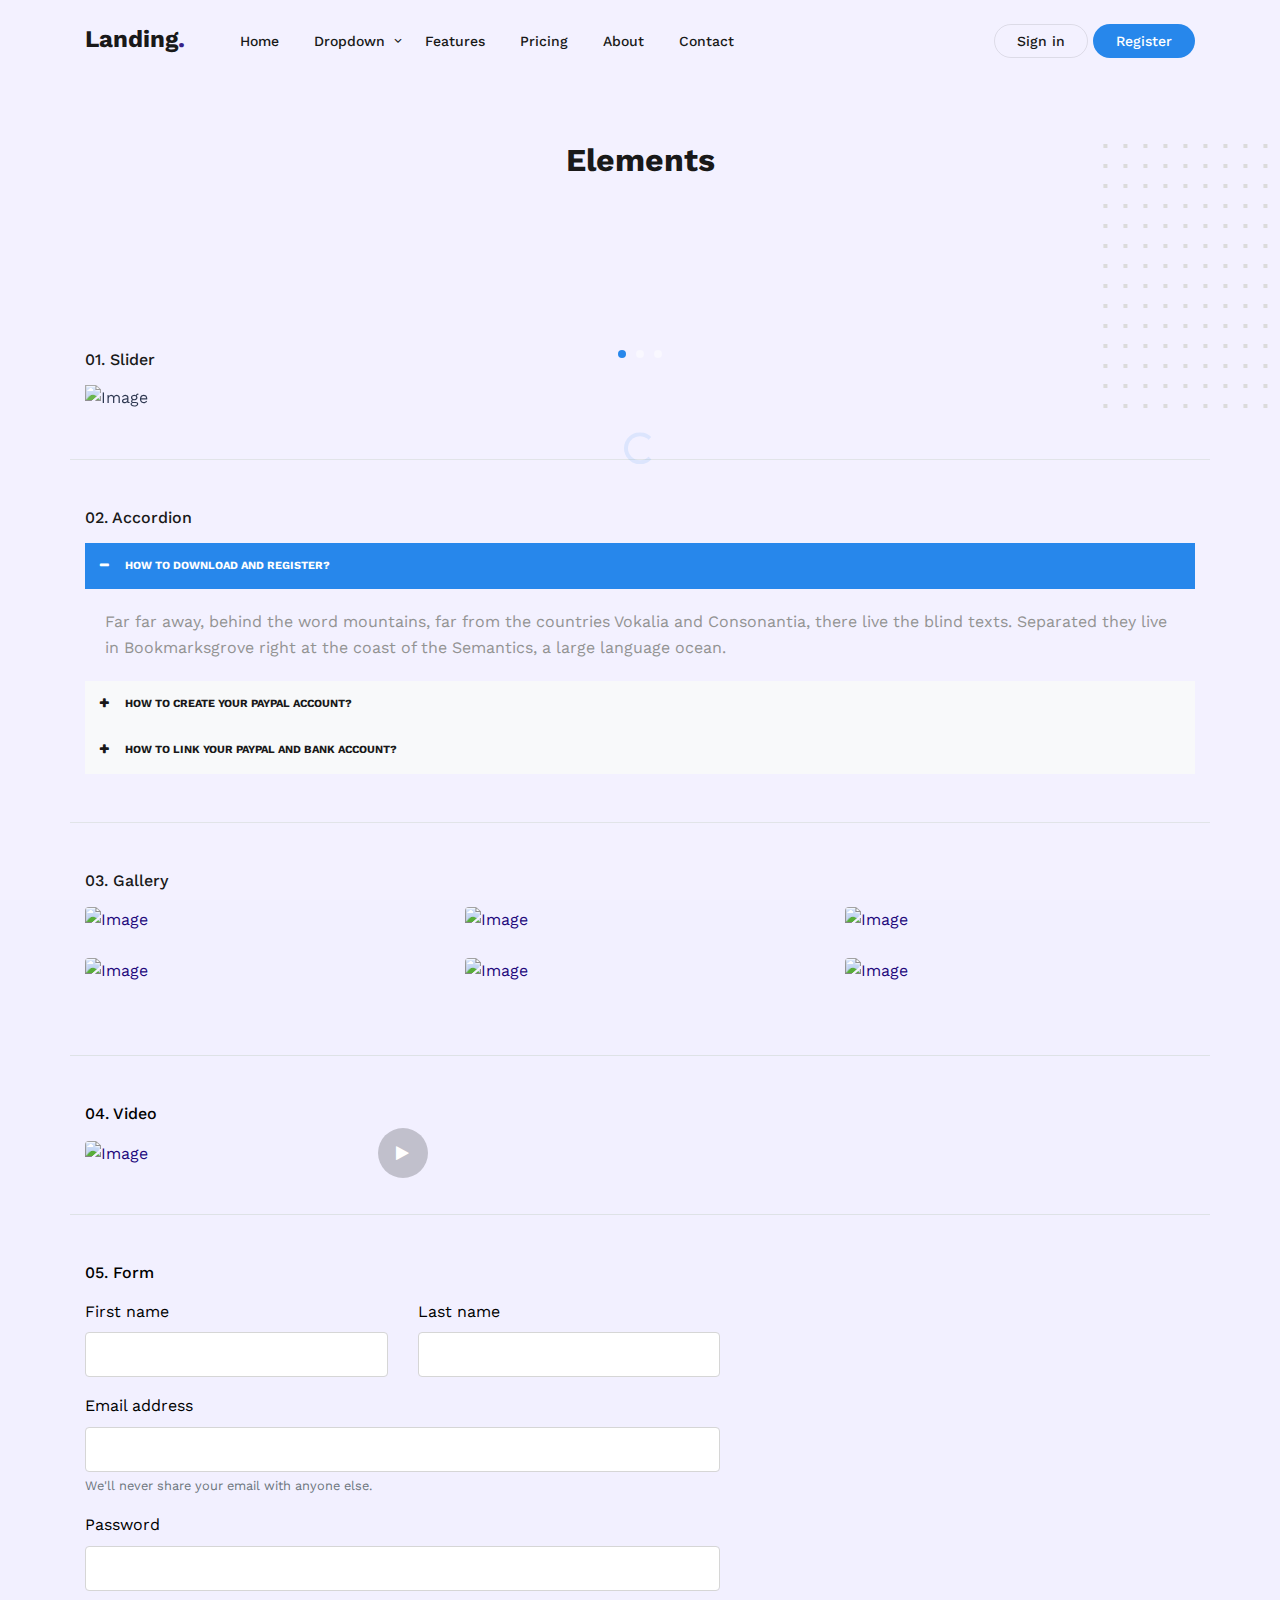
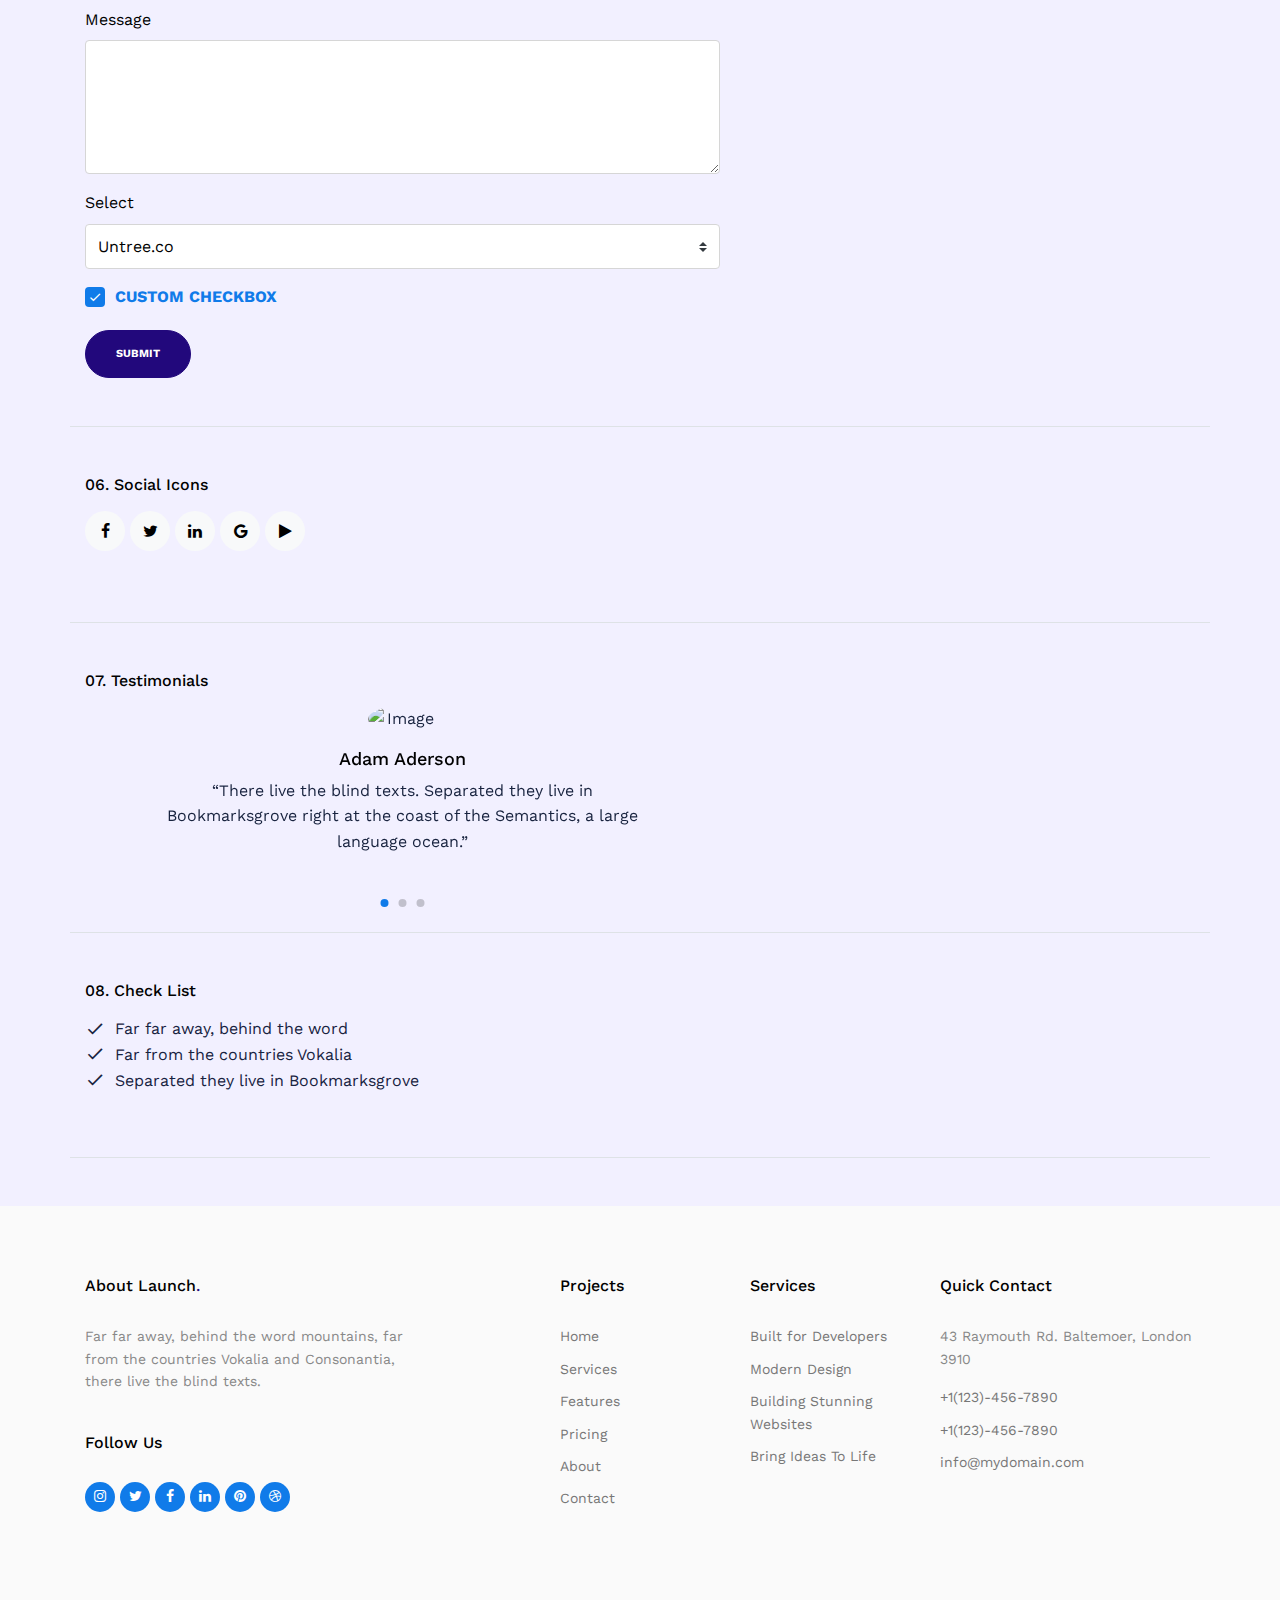
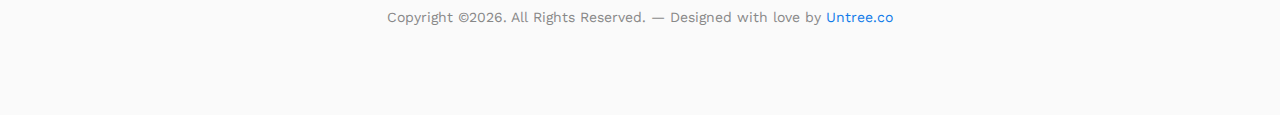
==== elements.html @ 2825bc5b "initial commit" ====
<!-- /*
* Template Name: Landing
* Template Author: Untree.co
* Author URI: https://untree.co/
* License: https://creativecommons.org/licenses/by/3.0/
*/ -->
<!doctype html>
<html lang="en">

<head>
  <meta charset="utf-8">
  <meta name="viewport" content="width=device-width, initial-scale=1, shrink-to-fit=no">
  <meta name="author" content="Untree.co">
  <link rel="shortcut icon" href="favicon.png">

  <meta name="description" content="" />
  <meta name="keywords" content="" />

  <link rel="preconnect" href="https://fonts.googleapis.com">
  <link rel="preconnect" href="https://fonts.gstatic.com" crossorigin>
  <link href="https://fonts.googleapis.com/css2?family=Work+Sans:wght@400;500;600;700&display=swap" rel="stylesheet">

  <link rel="stylesheet" href="css/bootstrap.min.css">
  <link rel="stylesheet" href="css/owl.carousel.min.css">
  <link rel="stylesheet" href="css/owl.theme.default.min.css">
  <link rel="stylesheet" href="css/jquery.fancybox.min.css">
  <link rel="stylesheet" href="fonts/icomoon/style.css">
  <link rel="stylesheet" href="fonts/flaticon/font/flaticon.css">
  <link rel="stylesheet" href="css/aos.css">
  <link rel="stylesheet" href="css/style.css">

  <title>Landing Free HTML Template by Untree.co</title>
</head>

<body data-spy="scroll" data-target=".site-navbar-target" data-offset="100">


  <div class="site-mobile-menu site-navbar-target">
    <div class="site-mobile-menu-header">
      <div class="site-mobile-menu-close">
        <span class="icofont-close js-menu-toggle"></span>
      </div>
    </div>
    <div class="site-mobile-menu-body"></div>
  </div>


  
  <nav class="site-nav dark js-site-navbar mb-5 site-navbar-target">
    <div class="container">
      <div class="site-navigation">
        <a href="index.html" class="logo m-0 float-left">Landing<span class="text-primary">.</span></a>

        <ul class="js-clone-nav d-none d-lg-inline-block site-menu float-left">
          <li class="active"><a href="#home-section" class="nav-link">Home</a></li>
          <li class="has-children">
            <a href="#" class="nav-link">Dropdown</a>
            <ul class="dropdown">
              <li><a href="index.html#testimonials-section" class="nav-link">Testimonials</a></li>
              <li class="active"><a href="elements.html" class="nav-link">Elements</a></li>
              <li class="has-children">
                <a href="#">Menu Two</a>
                <ul class="dropdown">
                  <li><a href="#" class="nav-link">Sub Menu One</a></li>
                  <li><a href="#" class="nav-link">Sub Menu Two</a></li>
                  <li><a href="#" class="nav-link">Sub Menu Three</a></li>
                </ul>
              </li>
              <li><a href="#" class="nav-link">Menu Three</a></li>
            </ul>
          </li>
          <li><a href="#features-section" class="nav-link">Features</a></li>
          <li><a href="#pricing-section" class="nav-link">Pricing</a></li>
          <li><a href="#about-section" class="nav-link">About</a></li>
          <li><a href="#contact-section" class="nav-link">Contact</a></li>
        </ul>

        <ul class="js-clone-nav d-none mt-1 d-lg-inline-block site-menu float-right">
          <li class="cta-button-outline"><a href="signin.html">Sign in</a></li>
          <li class="cta-primary"><a href="register.html">Register</a></li>
        </ul>



        <a href="#" class="burger ml-auto float-right site-menu-toggle js-menu-toggle d-inline-block dark d-lg-none" data-toggle="collapse" data-target="#main-navbar">
          <span></span>
        </a>

      </div>
    </div>
  </nav>
  

  <div class="untree_co-hero py-5 mb-0" id="home-section">
    <div class="container">
      <div class="row">
        <div class="col-12">
          <div class="dots"></div>
          <div class="row justify-content-center">
            <div class="col-md-7 text-center">
              <h1 class="heading" data-aos="fade-up" data-aos-delay="0">Elements</h1>
            </div>
          </div>
        </div>
      </div> <!-- /.row -->
    </div> <!-- /.container -->
    <!-- <div class="illustration">
      
    </div> -->
  </div> <!-- /.untree_co-hero -->

  <div class="container pb-5 mb-5 border-bottom">
    <div class="row">
      <div class="col-lg-12">
        <h1 class="h6 mb-3 text-black">01. Slider</h1>
      </div>
      <div class="col-lg-12">
        <div class="owl-single dots-absolute owl-carousel">
          <img src="images/img_h_1.jpg" alt="Image" class="img-fluid">
          <img src="images/img_h_2.jpg" alt="Image" class="img-fluid">
          <img src="images/img_h_3.jpg" alt="Image" class="img-fluid">
        </div>
      </div>
    </div>
  </div>


  <div class="container pb-5 mb-5 border-bottom">
    <div class="row">
      <div class="col-lg-12">
        <h1 class="h6 mb-3 text-black">02. Accordion</h1>
      </div>
      <div class="col-lg-12">
        <div class="custom-accordion" id="accordion_1">
          <div class="accordion-item">
            <h2 class="mb-0">
              <button class="btn btn-link" type="button" data-toggle="collapse" data-target="#collapseOne" aria-expanded="true" aria-controls="collapseOne">How to download and register?</button>
            </h2>

            <div id="collapseOne" class="collapse show" aria-labelledby="headingOne" data-parent="#accordion_1">
              <div class="accordion-body">
                Far far away, behind the word mountains, far from the countries Vokalia and Consonantia, there live the blind texts. Separated they live in Bookmarksgrove right at the coast of the Semantics, a large language ocean.
              </div>
            </div>
          </div> <!-- .accordion-item -->

          <div class="accordion-item">
            <h2 class="mb-0">
              <button class="btn btn-link collapsed" type="button" data-toggle="collapse" data-target="#collapseTwo" aria-expanded="false" aria-controls="collapseTwo">How to create your paypal account?</button>
            </h2>
            <div id="collapseTwo" class="collapse" aria-labelledby="headingTwo" data-parent="#accordion_1">
              <div class="accordion-body">
                A small river named Duden flows by their place and supplies it with the necessary regelialia. It is a paradisematic country, in which roasted parts of sentences fly into your mouth.
              </div>
            </div>
          </div> <!-- .accordion-item -->
          <div class="accordion-item">
            <h2 class="mb-0">
              <button class="btn btn-link collapsed" type="button" data-toggle="collapse" data-target="#collapseThree" aria-expanded="false" aria-controls="collapseThree">How to link your paypal and bank account?</button>
            </h2>

            <div id="collapseThree" class="collapse" aria-labelledby="headingThree" data-parent="#accordion_1">
              <div class="accordion-body">
                When she reached the first hills of the Italic Mountains, she had a last view back on the skyline of her hometown Bookmarksgrove, the headline of Alphabet Village and the subline of her own road, the Line Lane. Pityful a rethoric question ran over her cheek, then she continued her way.
              </div>
            </div>

          </div> <!-- .accordion-item -->

        </div>
      </div>
    </div>
  </div>

  <div class="container pb-5 mb-5 border-bottom">
    <div class="row">
      <div class="col-lg-12">
        <h1 class="h6 mb-3 text-black">03. Gallery</h1>
      </div>
      <div class="col-lg-12">
        <div class="row gutter-1 gallery">
          <div class="col-4">
            <a href="images/img_h_1.jpg" class="gal-item mb-4" data-fancybox="gal"><img src="images/img_h_1.jpg" alt="Image" class="img-fluid"></a>
          </div>
          <div class="col-4">
            <a href="images/img_h_2.jpg" class="gal-item mb-4" data-fancybox="gal"><img src="images/img_h_2.jpg" alt="Image" class="img-fluid"></a>
          </div>
          <div class="col-4">
            <a href="images/img_h_3.jpg" class="gal-item mb-4" data-fancybox="gal"><img src="images/img_h_3.jpg" alt="Image" class="img-fluid"></a>
          </div>
          <div class="col-4">
            <a href="images/img_h_4.jpg" class="gal-item mb-4" data-fancybox="gal"><img src="images/img_h_4.jpg" alt="Image" class="img-fluid"></a>
          </div>
          <div class="col-4">
            <a href="images/img_h_5.jpg" class="gal-item mb-4" data-fancybox="gal"><img src="images/img_h_5.jpg" alt="Image" class="img-fluid"></a>
          </div>
          <div class="col-4">
            <a href="images/img_h_6.jpg" class="gal-item mb-4" data-fancybox="gal"><img src="images/img_h_6.jpg" alt="Image" class="img-fluid"></a>
          </div>
        </div>
      </div>
    </div>
  </div>

  <div class="container pb-5 mb-5 border-bottom">
    <div class="row">
      <div class="col-lg-12">
        <h1 class="h6 mb-3 text-black">04. Video</h1>
      </div>
      <div class="col-lg-7">
        <a href="https://vimeo.com/342333493" data-fancybox class="video-wrap">
          <span class="play-wrap"><span class="icon-play"></span></span>
          <img src="images/img_h_5.jpg" alt="Image" class="img-fluid rounded">
        </a>
      </div>
    </div>
  </div>

  <div class="container pb-5 mb-5 border-bottom">
    <div class="row">
      <div class="col-lg-12">
        <h1 class="h6 mb-3 text-black">05. Form</h1>
      </div>
      <div class="col-lg-7">
        <form>
          <div class="row">
            <div class="col-md-6">
              <div class="form-group">
                <label class="text-black" for="fname">First name</label>
                <input type="text" class="form-control" id="fname">
              </div>
            </div>
            <div class="col-md-6">
              <div class="form-group">
                <label class="text-black" for="lname">Last name</label>
                <input type="text" class="form-control" id="lname">
              </div>
            </div>
          </div>
          <div class="form-group">
            <label class="text-black" for="email">Email address</label>
            <input type="email" class="form-control" id="email" aria-describedby="emailHelp">
            <small id="emailHelp" class="form-text text-muted">We'll never share your email with anyone else.</small>
          </div>
          <div class="form-group">
            <label class="text-black" for="password">Password</label>
            <input type="password" class="form-control" id="password">
          </div>
          <div class="form-group">
            <label class="text-black" for="message">Message</label>
            <textarea name="" class="form-control" id="message" cols="30" rows="5"></textarea>
          </div>
          <div class="form-group">
            <label class="text-black" for="select">Select</label>

            <select name="" id="select" class="custom-select">
              <option value="">Untree.co</option>
              <option value="">Offers high quality free template</option>
            </select>

          </div>
          <div class="form-group">
            <label class="control control--checkbox">
              <span class="caption">Custom checkbox</span>
              <input type="checkbox" checked="checked"/>
              <div class="control__indicator"></div>
            </label>
          </div>
          <button type="submit" class="btn btn-primary">Submit</button>
        </form>
      </div>
    </div>
  </div>

  <div class="container pb-5 mb-5 border-bottom">
    <div class="row">
      <div class="col-lg-12">
        <h1 class="h6 mb-3 text-black">06. Social Icons</h1>
      </div>
      <div class="col-lg-7">
        <ul class="list-unstyled social-icons light">
          <li><a href="#"><span class="icon-facebook"></span></a></li>
          <li><a href="#"><span class="icon-twitter"></span></a></li>
          <li><a href="#"><span class="icon-linkedin"></span></a></li>
          <li><a href="#"><span class="icon-google"></span></a></li>
          <li><a href="#"><span class="icon-play"></span></a></li>
        </ul>
      </div>
    </div>
  </div>

  <div class="container pb-5 mb-5 border-bottom">
    <div class="row">
      <div class="col-lg-12">
        <h1 class="h6 mb-3 text-black">07. Testimonials</h1>
      </div>
      <div class="col-lg-7">
        <div class="owl-single owl-carousel">
          <div class="testimonial mx-auto">
            <figure class="img-wrap">
              <img src="images/person_2.jpg" alt="Image" class="img-fluid">
            </figure>
            <h3 class="name">Adam Aderson</h3>
            <blockquote>
              <p>&ldquo;There live the blind texts. Separated they live in Bookmarksgrove right at the coast of the Semantics, a large language ocean.&rdquo;</p>
            </blockquote>
          </div>

          <div class="testimonial mx-auto">
            <figure class="img-wrap">
              <img src="images/person_3.jpg" alt="Image" class="img-fluid">
            </figure>
            <h3 class="name">Lukas Devlin</h3>
            <blockquote>
              <p>&ldquo;There live the blind texts. Separated they live in Bookmarksgrove right at the coast of the Semantics, a large language ocean.&rdquo;</p>
            </blockquote>
          </div>

          <div class="testimonial mx-auto">
            <figure class="img-wrap">
              <img src="images/person_4.jpg" alt="Image" class="img-fluid">
            </figure>
            <h3 class="name">Kayla Bryant</h3>
            <blockquote>
              <p>&ldquo;There live the blind texts. Separated they live in Bookmarksgrove right at the coast of the Semantics, a large language ocean.&rdquo;</p>
            </blockquote>
          </div>

        </div>
      </div>
    </div>
  </div>

  <div class="container pb-5 mb-5 border-bottom">
    <div class="row">
      <div class="col-lg-12">
        <h1 class="h6 mb-3 text-black">08. Check List</h1>
      </div>
      <div class="col-lg-7">
        <ul class="list-unstyled list-check primary">
          <li>Far far away, behind the word</li>
          <li>Far from the countries Vokalia</li>
          <li>Separated they live in Bookmarksgrove</li>
        </ul>
      </div>
    </div>
  </div>
  

  <div class="site-footer">

    <div class="footer-dots"></div> <!-- /.footer-dots -->
    <div class="container">

      <div class="row">
        <div class="col-lg-4">
          <div class="widget">
            <h3>About Launch<span class="text-primary">.</span> </h3>
            <p>Far far away, behind the word mountains, far from the countries Vokalia and Consonantia, there live the blind texts.</p>
          </div> <!-- /.widget -->
          <div class="widget">
            <h3>Follow Us</h3>
            <ul class="list-unstyled social">
              <li><a href="#"><span class="icon-instagram"></span></a></li>
              <li><a href="#"><span class="icon-twitter"></span></a></li>
              <li><a href="#"><span class="icon-facebook"></span></a></li>
              <li><a href="#"><span class="icon-linkedin"></span></a></li>
              <li><a href="#"><span class="icon-pinterest"></span></a></li>
              <li><a href="#"><span class="icon-dribbble"></span></a></li>
            </ul>
          </div> <!-- /.widget -->
        </div> <!-- /.col-lg-3 -->

        <div class="col-lg-2 ml-auto">
          <div class="widget">
            <h3>Projects</h3>
            <ul class="list-unstyled float-left links">
              <li><a href="#">Home</a></li>
              <li><a href="#">Services</a></li>
              <li><a href="#">Features</a></li>
              <li><a href="#">Pricing</a></li>
              <li><a href="#">About</a></li>
              <li><a href="#">Contact</a></li>
            </ul>
          </div> <!-- /.widget -->
        </div> <!-- /.col-lg-3 -->

        <div class="col-lg-2">
          <div class="widget">
            <h3>Services</h3>
            <ul class="list-unstyled float-left links">
              <li><a href="#">Built for Developers</a></li>
              <li><a href="#">Modern Design</a></li>
              <li><a href="#">Building Stunning Websites</a></li>
              <li><a href="#">Bring Ideas To Life</a></li>
            </ul>
          </div> <!-- /.widget -->
        </div> <!-- /.col-lg-3 -->


        <div class="col-lg-3">
          <div class="widget">
            <h3>Quick Contact</h3>
            <address>43 Raymouth Rd. Baltemoer, London 3910</address>
            <ul class="list-unstyled links mb-4">
              <li><a href="tel://11234567890">+1(123)-456-7890</a></li>
              <li><a href="tel://11234567890">+1(123)-456-7890</a></li>
              <li><a href="mailto:info@mydomain.com">info@mydomain.com</a></li>
            </ul>
          </div> <!-- /.widget -->
        </div> <!-- /.col-lg-3 -->

      </div> <!-- /.row -->

      <div class="row mt-5">
        <div class="col-12 text-center">
          <p class="copyright">Copyright &copy;<script>document.write(new Date().getFullYear());</script>. All Rights Reserved. &mdash; Designed with love by <a href="https://untree.co">Untree.co</a> <!-- License information: https://untree.co/license/ -->
          </p>
        </div>
      </div>
    </div> <!-- /.container -->
  </div> <!-- /.site-footer -->

  <div id="overlayer"></div>
  <div class="loader">
    <div class="spinner-border" role="status">
      <span class="sr-only">Loading...</span>
    </div>
  </div>

  <script src="js/jquery-3.4.1.min.js"></script>
  <script src="js/jquery-migrate-3.0.1.min.js"></script>
  <script src="js/popper.min.js"></script>
  <script src="js/bootstrap.min.js"></script>
  <script src="js/owl.carousel.min.js"></script>
  <script src="js/jquery.easing.1.3.js"></script>
  <script src="js/jquery.animateNumber.min.js"></script>
  <script src="js/jquery.waypoints.min.js"></script>
  <script src="js/jquery.fancybox.min.js"></script>
  <script src="js/aos.js"></script>
  
  <script src="js/custom.js"></script>
  
</body>

</html>
---- fonts/icomoon/style.css ----
@font-face {
  font-family: 'icomoon';
  src:  url('fonts/icomoon.eot?10si43');
  src:  url('fonts/icomoon.eot?10si43#iefix') format('embedded-opentype'),
    url('fonts/icomoon.ttf?10si43') format('truetype'),
    url('fonts/icomoon.woff?10si43') format('woff'),
    url('fonts/icomoon.svg?10si43#icomoon') format('svg');
  font-weight: normal;
  font-style: normal;
}

[class^="icon-"], [class*=" icon-"] {
  /* use !important to prevent issues with browser extensions that change fonts */
  font-family: 'icomoon' !important;
  speak: none;
  font-style: normal;
  font-weight: normal;
  font-variant: normal;
  text-transform: none;
  line-height: 1;

  /* Better Font Rendering =========== */
  -webkit-font-smoothing: antialiased;
  -moz-osx-font-smoothing: grayscale;
}

.icon-asterisk:before {
  content: "\f069";
}
.icon-plus:before {
  content: "\f067";
}
.icon-question:before {
  content: "\f128";
}
.icon-minus:before {
  content: "\f068";
}
.icon-glass:before {
  content: "\f000";
}
.icon-music:before {
  content: "\f001";
}
.icon-search:before {
  content: "\f002";
}
.icon-envelope-o:before {
  content: "\f003";
}
.icon-heart:before {
  content: "\f004";
}
.icon-star:before {
  content: "\f005";
}
.icon-star-o:before {
  content: "\f006";
}
.icon-user:before {
  content: "\f007";
}
.icon-film:before {
  content: "\f008";
}
.icon-th-large:before {
  content: "\f009";
}
.icon-th:before {
  content: "\f00a";
}
.icon-th-list:before {
  content: "\f00b";
}
.icon-check:before {
  content: "\f00c";
}
.icon-close:before {
  content: "\f00d";
}
.icon-remove:before {
  content: "\f00d";
}
.icon-times:before {
  content: "\f00d";
}
.icon-search-plus:before {
  content: "\f00e";
}
.icon-search-minus:before {
  content: "\f010";
}
.icon-power-off:before {
  content: "\f011";
}
.icon-signal:before {
  content: "\f012";
}
.icon-cog:before {
  content: "\f013";
}
.icon-gear:before {
  content: "\f013";
}
.icon-trash-o:before {
  content: "\f014";
}
.icon-home:before {
  content: "\f015";
}
.icon-file-o:before {
  content: "\f016";
}
.icon-clock-o:before {
  content: "\f017";
}
.icon-road:before {
  content: "\f018";
}
.icon-download:before {
  content: "\f019";
}
.icon-arrow-circle-o-down:before {
  content: "\f01a";
}
.icon-arrow-circle-o-up:before {
  content: "\f01b";
}
.icon-inbox:before {
  content: "\f01c";
}
.icon-play-circle-o:before {
  content: "\f01d";
}
.icon-repeat:before {
  content: "\f01e";
}
.icon-rotate-right:before {
  content: "\f01e";
}
.icon-refresh:before {
  content: "\f021";
}
.icon-list-alt:before {
  content: "\f022";
}
.icon-lock:before {
  content: "\f023";
}
.icon-flag:before {
  content: "\f024";
}
.icon-headphones:before {
  content: "\f025";
}
.icon-volume-off:before {
  content: "\f026";
}
.icon-volume-down:before {
  content: "\f027";
}
.icon-volume-up:before {
  content: "\f028";
}
.icon-qrcode:before {
  content: "\f029";
}
.icon-barcode:before {
  content: "\f02a";
}
.icon-tag:before {
  content: "\f02b";
}
.icon-tags:before {
  content: "\f02c";
}
.icon-book:before {
  content: "\f02d";
}
.icon-bookmark:before {
  content: "\f02e";
}
.icon-print:before {
  content: "\f02f";
}
.icon-camera:before {
  content: "\f030";
}
.icon-font:before {
  content: "\f031";
}
.icon-bold:before {
  content: "\f032";
}
.icon-italic:before {
  content: "\f033";
}
.icon-text-height:before {
  content: "\f034";
}
.icon-text-width:before {
  content: "\f035";
}
.icon-align-left:before {
  content: "\f036";
}
.icon-align-center:before {
  content: "\f037";
}
.icon-align-right:before {
  content: "\f038";
}
.icon-align-justify:before {
  content: "\f039";
}
.icon-list:before {
  content: "\f03a";
}
.icon-dedent:before {
  content: "\f03b";
}
.icon-outdent:before {
  content: "\f03b";
}
.icon-indent:before {
  content: "\f03c";
}
.icon-video-camera:before {
  content: "\f03d";
}
.icon-image:before {
  content: "\f03e";
}
.icon-photo:before {
  content: "\f03e";
}
.icon-picture-o:before {
  content: "\f03e";
}
.icon-pencil:before {
  content: "\f040";
}
.icon-map-marker:before {
  content: "\f041";
}
.icon-adjust:before {
  content: "\f042";
}
.icon-tint:before {
  content: "\f043";
}
.icon-edit:before {
  content: "\f044";
}
.icon-pencil-square-o:before {
  content: "\f044";
}
.icon-share-square-o:before {
  content: "\f045";
}
.icon-check-square-o:before {
  content: "\f046";
}
.icon-arrows:before {
  content: "\f047";
}
.icon-step-backward:before {
  content: "\f048";
}
.icon-fast-backward:before {
  content: "\f049";
}
.icon-backward:before {
  content: "\f04a";
}
.icon-play:before {
  content: "\f04b";
}
.icon-pause:before {
  content: "\f04c";
}
.icon-stop:before {
  content: "\f04d";
}
.icon-forward:before {
  content: "\f04e";
}
.icon-fast-forward:before {
  content: "\f050";
}
.icon-step-forward:before {
  content: "\f051";
}
.icon-eject:before {
  content: "\f052";
}
.icon-chevron-left:before {
  content: "\f053";
}
.icon-chevron-right:before {
  content: "\f054";
}
.icon-plus-circle:before {
  content: "\f055";
}
.icon-minus-circle:before {
  content: "\f056";
}
.icon-times-circle:before {
  content: "\f057";
}
.icon-check-circle:before {
  content: "\f058";
}
.icon-question-circle:before {
  content: "\f059";
}
.icon-info-circle:before {
  content: "\f05a";
}
.icon-crosshairs:before {
  content: "\f05b";
}
.icon-times-circle-o:before {
  content: "\f05c";
}
.icon-check-circle-o:before {
  content: "\f05d";
}
.icon-ban:before {
  content: "\f05e";
}
.icon-arrow-left:before {
  content: "\f060";
}
.icon-arrow-right:before {
  content: "\f061";
}
.icon-arrow-up:before {
  content: "\f062";
}
.icon-arrow-down:before {
  content: "\f063";
}
.icon-mail-forward:before {
  content: "\f064";
}
.icon-share:before {
  content: "\f064";
}
.icon-expand:before {
  content: "\f065";
}
.icon-compress:before {
  content: "\f066";
}
.icon-exclamation-circle:before {
  content: "\f06a";
}
.icon-gift:before {
  content: "\f06b";
}
.icon-leaf:before {
  content: "\f06c";
}
.icon-fire:before {
  content: "\f06d";
}
.icon-eye:before {
  content: "\f06e";
}
.icon-eye-slash:before {
  content: "\f070";
}
.icon-exclamation-triangle:before {
  content: "\f071";
}
.icon-warning:before {
  content: "\f071";
}
.icon-plane:before {
  content: "\f072";
}
.icon-calendar:before {
  content: "\f073";
}
.icon-random:before {
  content: "\f074";
}
.icon-comment:before {
  content: "\f075";
}
.icon-magnet:before {
  content: "\f076";
}
.icon-chevron-up:before {
  content: "\f077";
}
.icon-chevron-down:before {
  content: "\f078";
}
.icon-retweet:before {
  content: "\f079";
}
.icon-shopping-cart:before {
  content: "\f07a";
}
.icon-folder:before {
  content: "\f07b";
}
.icon-folder-open:before {
  content: "\f07c";
}
.icon-arrows-v:before {
  content: "\f07d";
}
.icon-arrows-h:before {
  content: "\f07e";
}
.icon-bar-chart:before {
  content: "\f080";
}
.icon-bar-chart-o:before {
  content: "\f080";
}
.icon-twitter-square:before {
  content: "\f081";
}
.icon-facebook-square:before {
  content: "\f082";
}
.icon-camera-retro:before {
  content: "\f083";
}
.icon-key:before {
  content: "\f084";
}
.icon-cogs:before {
  content: "\f085";
}
.icon-gears:before {
  content: "\f085";
}
.icon-comments:before {
  content: "\f086";
}
.icon-thumbs-o-up:before {
  content: "\f087";
}
.icon-thumbs-o-down:before {
  content: "\f088";
}
.icon-star-half:before {
  content: "\f089";
}
.icon-heart-o:before {
  content: "\f08a";
}
.icon-sign-out:before {
  content: "\f08b";
}
.icon-linkedin-square:before {
  content: "\f08c";
}
.icon-thumb-tack:before {
  content: "\f08d";
}
.icon-external-link:before {
  content: "\f08e";
}
.icon-sign-in:before {
  content: "\f090";
}
.icon-trophy:before {
  content: "\f091";
}
.icon-github-square:before {
  content: "\f092";
}
.icon-upload:before {
  content: "\f093";
}
.icon-lemon-o:before {
  content: "\f094";
}
.icon-phone:before {
  content: "\f095";
}
.icon-square-o:before {
  content: "\f096";
}
.icon-bookmark-o:before {
  content: "\f097";
}
.icon-phone-square:before {
  content: "\f098";
}
.icon-twitter:before {
  content: "\f099";
}
.icon-facebook:before {
  content: "\f09a";
}
.icon-facebook-f:before {
  content: "\f09a";
}
.icon-github:before {
  content: "\f09b";
}
.icon-unlock:before {
  content: "\f09c";
}
.icon-credit-card:before {
  content: "\f09d";
}
.icon-feed:before {
  content: "\f09e";
}
.icon-rss:before {
  content: "\f09e";
}
.icon-hdd-o:before {
  content: "\f0a0";
}
.icon-bullhorn:before {
  content: "\f0a1";
}
.icon-bell-o:before {
  content: "\f0a2";
}
.icon-certificate:before {
  content: "\f0a3";
}
.icon-hand-o-right:before {
  content: "\f0a4";
}
.icon-hand-o-left:before {
  content: "\f0a5";
}
.icon-hand-o-up:before {
  content: "\f0a6";
}
.icon-hand-o-down:before {
  content: "\f0a7";
}
.icon-arrow-circle-left:before {
  content: "\f0a8";
}
.icon-arrow-circle-right:before {
  content: "\f0a9";
}
.icon-arrow-circle-up:before {
  content: "\f0aa";
}
.icon-arrow-circle-down:before {
  content: "\f0ab";
}
.icon-globe:before {
  content: "\f0ac";
}
.icon-wrench:before {
  content: "\f0ad";
}
.icon-tasks:before {
  content: "\f0ae";
}
.icon-filter:before {
  content: "\f0b0";
}
.icon-briefcase:before {
  content: "\f0b1";
}
.icon-arrows-alt:before {
  content: "\f0b2";
}
.icon-group:before {
  content: "\f0c0";
}
.icon-users:before {
  content: "\f0c0";
}
.icon-chain:before {
  content: "\f0c1";
}
.icon-link:before {
  content: "\f0c1";
}
.icon-cloud:before {
  content: "\f0c2";
}
.icon-flask:before {
  content: "\f0c3";
}
.icon-cut:before {
  content: "\f0c4";
}
.icon-scissors:before {
  content: "\f0c4";
}
.icon-copy:before {
  content: "\f0c5";
}
.icon-files-o:before {
  content: "\f0c5";
}
.icon-paperclip:before {
  content: "\f0c6";
}
.icon-floppy-o:before {
  content: "\f0c7";
}
.icon-save:before {
  content: "\f0c7";
}
.icon-square:before {
  content: "\f0c8";
}
.icon-bars:before {
  content: "\f0c9";
}
.icon-navicon:before {
  content: "\f0c9";
}
.icon-reorder:before {
  content: "\f0c9";
}
.icon-list-ul:before {
  content: "\f0ca";
}
.icon-list-ol:before {
  content: "\f0cb";
}
.icon-strikethrough:before {
  content: "\f0cc";
}
.icon-underline:before {
  content: "\f0cd";
}
.icon-table:before {
  content: "\f0ce";
}
.icon-magic:before {
  content: "\f0d0";
}
.icon-truck:before {
  content: "\f0d1";
}
.icon-pinterest:before {
  content: "\f0d2";
}
.icon-pinterest-square:before {
  content: "\f0d3";
}
.icon-google-plus-square:before {
  content: "\f0d4";
}
.icon-google-plus:before {
  content: "\f0d5";
}
.icon-money:before {
  content: "\f0d6";
}
.icon-caret-down:before {
  content: "\f0d7";
}
.icon-caret-up:before {
  content: "\f0d8";
}
.icon-caret-left:before {
  content: "\f0d9";
}
.icon-caret-right:before {
  content: "\f0da";
}
.icon-columns:before {
  content: "\f0db";
}
.icon-sort:before {
  content: "\f0dc";
}
.icon-unsorted:before {
  content: "\f0dc";
}
.icon-sort-desc:before {
  content: "\f0dd";
}
.icon-sort-down:before {
  content: "\f0dd";
}
.icon-sort-asc:before {
  content: "\f0de";
}
.icon-sort-up:before {
  content: "\f0de";
}
.icon-envelope:before {
  content: "\f0e0";
}
.icon-linkedin:before {
  content: "\f0e1";
}
.icon-rotate-left:before {
  content: "\f0e2";
}
.icon-undo:before {
  content: "\f0e2";
}
.icon-gavel:before {
  content: "\f0e3";
}
.icon-legal:before {
  content: "\f0e3";
}
.icon-dashboard:before {
  content: "\f0e4";
}
.icon-tachometer:before {
  content: "\f0e4";
}
.icon-comment-o:before {
  content: "\f0e5";
}
.icon-comments-o:before {
  content: "\f0e6";
}
.icon-bolt:before {
  content: "\f0e7";
}
.icon-flash:before {
  content: "\f0e7";
}
.icon-sitemap:before {
  content: "\f0e8";
}
.icon-umbrella:before {
  content: "\f0e9";
}
.icon-clipboard:before {
  content: "\f0ea";
}
.icon-paste:before {
  content: "\f0ea";
}
.icon-lightbulb-o:before {
  content: "\f0eb";
}
.icon-exchange:before {
  content: "\f0ec";
}
.icon-cloud-download:before {
  content: "\f0ed";
}
.icon-cloud-upload:before {
  content: "\f0ee";
}
.icon-user-md:before {
  content: "\f0f0";
}
.icon-stethoscope:before {
  content: "\f0f1";
}
.icon-suitcase:before {
  content: "\f0f2";
}
.icon-bell:before {
  content: "\f0f3";
}
.icon-coffee:before {
  content: "\f0f4";
}
.icon-cutlery:before {
  content: "\f0f5";
}
.icon-file-text-o:before {
  content: "\f0f6";
}
.icon-building-o:before {
  content: "\f0f7";
}
.icon-hospital-o:before {
  content: "\f0f8";
}
.icon-ambulance:before {
  content: "\f0f9";
}
.icon-medkit:before {
  content: "\f0fa";
}
.icon-fighter-jet:before {
  content: "\f0fb";
}
.icon-beer:before {
  content: "\f0fc";
}
.icon-h-square:before {
  content: "\f0fd";
}
.icon-plus-square:before {
  content: "\f0fe";
}
.icon-angle-double-left:before {
  content: "\f100";
}
.icon-angle-double-right:before {
  content: "\f101";
}
.icon-angle-double-up:before {
  content: "\f102";
}
.icon-angle-double-down:before {
  content: "\f103";
}
.icon-angle-left:before {
  content: "\f104";
}
.icon-angle-right:before {
  content: "\f105";
}
.icon-angle-up:before {
  content: "\f106";
}
.icon-angle-down:before {
  content: "\f107";
}
.icon-desktop:before {
  content: "\f108";
}
.icon-laptop:before {
  content: "\f109";
}
.icon-tablet:before {
  content: "\f10a";
}
.icon-mobile:before {
  content: "\f10b";
}
.icon-mobile-phone:before {
  content: "\f10b";
}
.icon-circle-o:before {
  content: "\f10c";
}
.icon-quote-left:before {
  content: "\f10d";
}
.icon-quote-right:before {
  content: "\f10e";
}
.icon-spinner:before {
  content: "\f110";
}
.icon-circle:before {
  content: "\f111";
}
.icon-mail-reply:before {
  content: "\f112";
}
.icon-reply:before {
  content: "\f112";
}
.icon-github-alt:before {
  content: "\f113";
}
.icon-folder-o:before {
  content: "\f114";
}
.icon-folder-open-o:before {
  content: "\f115";
}
.icon-smile-o:before {
  content: "\f118";
}
.icon-frown-o:before {
  content: "\f119";
}
.icon-meh-o:before {
  content: "\f11a";
}
.icon-gamepad:before {
  content: "\f11b";
}
.icon-keyboard-o:before {
  content: "\f11c";
}
.icon-flag-o:before {
  content: "\f11d";
}
.icon-flag-checkered:before {
  content: "\f11e";
}
.icon-terminal:before {
  content: "\f120";
}
.icon-code:before {
  content: "\f121";
}
.icon-mail-reply-all:before {
  content: "\f122";
}
.icon-reply-all:before {
  content: "\f122";
}
.icon-star-half-empty:before {
  content: "\f123";
}
.icon-star-half-full:before {
  content: "\f123";
}
.icon-star-half-o:before {
  content: "\f123";
}
.icon-location-arrow:before {
  content: "\f124";
}
.icon-crop:before {
  content: "\f125";
}
.icon-code-fork:before {
  content: "\f126";
}
.icon-chain-broken:before {
  content: "\f127";
}
.icon-unlink:before {
  content: "\f127";
}
.icon-info:before {
  content: "\f129";
}
.icon-exclamation:before {
  content: "\f12a";
}
.icon-superscript:before {
  content: "\f12b";
}
.icon-subscript:before {
  content: "\f12c";
}
.icon-eraser:before {
  content: "\f12d";
}
.icon-puzzle-piece:before {
  content: "\f12e";
}
.icon-microphone:before {
  content: "\f130";
}
.icon-microphone-slash:before {
  content: "\f131";
}
.icon-shield:before {
  content: "\f132";
}
.icon-calendar-o:before {
  content: "\f133";
}
.icon-fire-extinguisher:before {
  content: "\f134";
}
.icon-rocket:before {
  content: "\f135";
}
.icon-maxcdn:before {
  content: "\f136";
}
.icon-chevron-circle-left:before {
  content: "\f137";
}
.icon-chevron-circle-right:before {
  content: "\f138";
}
.icon-chevron-circle-up:before {
  content: "\f139";
}
.icon-chevron-circle-down:before {
  content: "\f13a";
}
.icon-html5:before {
  content: "\f13b";
}
.icon-css3:before {
  content: "\f13c";
}
.icon-anchor:before {
  content: "\f13d";
}
.icon-unlock-alt:before {
  content: "\f13e";
}
.icon-bullseye:before {
  content: "\f140";
}
.icon-ellipsis-h:before {
  content: "\f141";
}
.icon-ellipsis-v:before {
  content: "\f142";
}
.icon-rss-square:before {
  content: "\f143";
}
.icon-play-circle:before {
  content: "\f144";
}
.icon-ticket:before {
  content: "\f145";
}
.icon-minus-square:before {
  content: "\f146";
}
.icon-minus-square-o:before {
  content: "\f147";
}
.icon-level-up:before {
  content: "\f148";
}
.icon-level-down:before {
  content: "\f149";
}
.icon-check-square:before {
  content: "\f14a";
}
.icon-pencil-square:before {
  content: "\f14b";
}
.icon-external-link-square:before {
  content: "\f14c";
}
.icon-share-square:before {
  content: "\f14d";
}
.icon-compass:before {
  content: "\f14e";
}
.icon-caret-square-o-down:before {
  content: "\f150";
}
.icon-toggle-down:before {
  content: "\f150";
}
.icon-caret-square-o-up:before {
  content: "\f151";
}
.icon-toggle-up:before {
  content: "\f151";
}
.icon-caret-square-o-right:before {
  content: "\f152";
}
.icon-toggle-right:before {
  content: "\f152";
}
.icon-eur:before {
  content: "\f153";
}
.icon-euro:before {
  content: "\f153";
}
.icon-gbp:before {
  content: "\f154";
}
.icon-dollar:before {
  content: "\f155";
}
.icon-usd:before {
  content: "\f155";
}
.icon-inr:before {
  content: "\f156";
}
.icon-rupee:before {
  content: "\f156";
}
.icon-cny:before {
  content: "\f157";
}
.icon-jpy:before {
  content: "\f157";
}
.icon-rmb:before {
  content: "\f157";
}
.icon-yen:before {
  content: "\f157";
}
.icon-rouble:before {
  content: "\f158";
}
.icon-rub:before {
  content: "\f158";
}
.icon-ruble:before {
  content: "\f158";
}
.icon-krw:before {
  content: "\f159";
}
.icon-won:before {
  content: "\f159";
}
.icon-bitcoin:before {
  content: "\f15a";
}
.icon-btc:before {
  content: "\f15a";
}
.icon-file:before {
  content: "\f15b";
}
.icon-file-text:before {
  content: "\f15c";
}
.icon-sort-alpha-asc:before {
  content: "\f15d";
}
.icon-sort-alpha-desc:before {
  content: "\f15e";
}
.icon-sort-amount-asc:before {
  content: "\f160";
}
.icon-sort-amount-desc:before {
  content: "\f161";
}
.icon-sort-numeric-asc:before {
  content: "\f162";
}
.icon-sort-numeric-desc:before {
  content: "\f163";
}
.icon-thumbs-up:before {
  content: "\f164";
}
.icon-thumbs-down:before {
  content: "\f165";
}
.icon-youtube-square:before {
  content: "\f166";
}
.icon-youtube:before {
  content: "\f167";
}
.icon-xing:before {
  content: "\f168";
}
.icon-xing-square:before {
  content: "\f169";
}
.icon-youtube-play:before {
  content: "\f16a";
}
.icon-dropbox:before {
  content: "\f16b";
}
.icon-stack-overflow:before {
  content: "\f16c";
}
.icon-instagram:before {
  content: "\f16d";
}
.icon-flickr:before {
  content: "\f16e";
}
.icon-adn:before {
  content: "\f170";
}
.icon-bitbucket:before {
  content: "\f171";
}
.icon-bitbucket-square:before {
  content: "\f172";
}
.icon-tumblr:before {
  content: "\f173";
}
.icon-tumblr-square:before {
  content: "\f174";
}
.icon-long-arrow-down:before {
  content: "\f175";
}
.icon-long-arrow-up:before {
  content: "\f176";
}
.icon-long-arrow-left:before {
  content: "\f177";
}
.icon-long-arrow-right:before {
  content: "\f178";
}
.icon-apple:before {
  content: "\f179";
}
.icon-windows:before {
  content: "\f17a";
}
.icon-android:before {
  content: "\f17b";
}
.icon-linux:before {
  content: "\f17c";
}
.icon-dribbble:before {
  content: "\f17d";
}
.icon-skype:before {
  content: "\f17e";
}
.icon-foursquare:before {
  content: "\f180";
}
.icon-trello:before {
  content: "\f181";
}
.icon-female:before {
  content: "\f182";
}
.icon-male:before {
  content: "\f183";
}
.icon-gittip:before {
  content: "\f184";
}
.icon-gratipay:before {
  content: "\f184";
}
.icon-sun-o:before {
  content: "\f185";
}
.icon-moon-o:before {
  content: "\f186";
}
.icon-archive:before {
  content: "\f187";
}
.icon-bug:before {
  content: "\f188";
}
.icon-vk:before {
  content: "\f189";
}
.icon-weibo:before {
  content: "\f18a";
}
.icon-renren:before {
  content: "\f18b";
}
.icon-pagelines:before {
  content: "\f18c";
}
.icon-stack-exchange:before {
  content: "\f18d";
}
.icon-arrow-circle-o-right:before {
  content: "\f18e";
}
.icon-arrow-circle-o-left:before {
  content: "\f190";
}
.icon-caret-square-o-left:before {
  content: "\f191";
}
.icon-toggle-left:before {
  content: "\f191";
}
.icon-dot-circle-o:before {
  content: "\f192";
}
.icon-wheelchair:before {
  content: "\f193";
}
.icon-vimeo-square:before {
  content: "\f194";
}
.icon-try:before {
  content: "\f195";
}
.icon-turkish-lira:before {
  content: "\f195";
}
.icon-plus-square-o:before {
  content: "\f196";
}
.icon-space-shuttle:before {
  content: "\f197";
}
.icon-slack:before {
  content: "\f198";
}
.icon-envelope-square:before {
  content: "\f199";
}
.icon-wordpress:before {
  content: "\f19a";
}
.icon-openid:before {
  content: "\f19b";
}
.icon-bank:before {
  content: "\f19c";
}
.icon-institution:before {
  content: "\f19c";
}
.icon-university:before {
  content: "\f19c";
}
.icon-graduation-cap:before {
  content: "\f19d";
}
.icon-mortar-board:before {
  content: "\f19d";
}
.icon-yahoo:before {
  content: "\f19e";
}
.icon-google:before {
  content: "\f1a0";
}
.icon-reddit:before {
  content: "\f1a1";
}
.icon-reddit-square:before {
  content: "\f1a2";
}
.icon-stumbleupon-circle:before {
  content: "\f1a3";
}
.icon-stumbleupon:before {
  content: "\f1a4";
}
.icon-delicious:before {
  content: "\f1a5";
}
.icon-digg:before {
  content: "\f1a6";
}
.icon-pied-piper-pp:before {
  content: "\f1a7";
}
.icon-pied-piper-alt:before {
  content: "\f1a8";
}
.icon-drupal:before {
  content: "\f1a9";
}
.icon-joomla:before {
  content: "\f1aa";
}
.icon-language:before {
  content: "\f1ab";
}
.icon-fax:before {
  content: "\f1ac";
}
.icon-building:before {
  content: "\f1ad";
}
.icon-child:before {
  content: "\f1ae";
}
.icon-paw:before {
  content: "\f1b0";
}
.icon-spoon:before {
  content: "\f1b1";
}
.icon-cube:before {
  content: "\f1b2";
}
.icon-cubes:before {
  content: "\f1b3";
}
.icon-behance:before {
  content: "\f1b4";
}
.icon-behance-square:before {
  content: "\f1b5";
}
.icon-steam:before {
  content: "\f1b6";
}
.icon-steam-square:before {
  content: "\f1b7";
}
.icon-recycle:before {
  content: "\f1b8";
}
.icon-automobile:before {
  content: "\f1b9";
}
.icon-car:before {
  content: "\f1b9";
}
.icon-cab:before {
  content: "\f1ba";
}
.icon-taxi:before {
  content: "\f1ba";
}
.icon-tree:before {
  content: "\f1bb";
}
.icon-spotify:before {
  content: "\f1bc";
}
.icon-deviantart:before {
  content: "\f1bd";
}
.icon-soundcloud:before {
  content: "\f1be";
}
.icon-database:before {
  content: "\f1c0";
}
.icon-file-pdf-o:before {
  content: "\f1c1";
}
.icon-file-word-o:before {
  content: "\f1c2";
}
.icon-file-excel-o:before {
  content: "\f1c3";
}
.icon-file-powerpoint-o:before {
  content: "\f1c4";
}
.icon-file-image-o:before {
  content: "\f1c5";
}
.icon-file-photo-o:before {
  content: "\f1c5";
}
.icon-file-picture-o:before {
  content: "\f1c5";
}
.icon-file-archive-o:before {
  content: "\f1c6";
}
.icon-file-zip-o:before {
  content: "\f1c6";
}
.icon-file-audio-o:before {
  content: "\f1c7";
}
.icon-file-sound-o:before {
  content: "\f1c7";
}
.icon-file-movie-o:before {
  content: "\f1c8";
}
.icon-file-video-o:before {
  content: "\f1c8";
}
.icon-file-code-o:before {
  content: "\f1c9";
}
.icon-vine:before {
  content: "\f1ca";
}
.icon-codepen:before {
  content: "\f1cb";
}
.icon-jsfiddle:before {
  content: "\f1cc";
}
.icon-life-bouy:before {
  content: "\f1cd";
}
.icon-life-buoy:before {
  content: "\f1cd";
}
.icon-life-ring:before {
  content: "\f1cd";
}
.icon-life-saver:before {
  content: "\f1cd";
}
.icon-support:before {
  content: "\f1cd";
}
.icon-circle-o-notch:before {
  content: "\f1ce";
}
.icon-ra:before {
  content: "\f1d0";
}
.icon-rebel:before {
  content: "\f1d0";
}
.icon-resistance:before {
  content: "\f1d0";
}
.icon-empire:before {
  content: "\f1d1";
}
.icon-ge:before {
  content: "\f1d1";
}
.icon-git-square:before {
  content: "\f1d2";
}
.icon-git:before {
  content: "\f1d3";
}
.icon-hacker-news:before {
  content: "\f1d4";
}
.icon-y-combinator-square:before {
  content: "\f1d4";
}
.icon-yc-square:before {
  content: "\f1d4";
}
.icon-tencent-weibo:before {
  content: "\f1d5";
}
.icon-qq:before {
  content: "\f1d6";
}
.icon-wechat:before {
  content: "\f1d7";
}
.icon-weixin:before {
  content: "\f1d7";
}
.icon-paper-plane:before {
  content: "\f1d8";
}
.icon-send:before {
  content: "\f1d8";
}
.icon-paper-plane-o:before {
  content: "\f1d9";
}
.icon-send-o:before {
  content: "\f1d9";
}
.icon-history:before {
  content: "\f1da";
}
.icon-circle-thin:before {
  content: "\f1db";
}
.icon-header:before {
  content: "\f1dc";
}
.icon-paragraph:before {
  content: "\f1dd";
}
.icon-sliders:before {
  content: "\f1de";
}
.icon-share-alt:before {
  content: "\f1e0";
}
.icon-share-alt-square:before {
  content: "\f1e1";
}
.icon-bomb:before {
  content: "\f1e2";
}
.icon-futbol-o:before {
  content: "\f1e3";
}
.icon-soccer-ball-o:before {
  content: "\f1e3";
}
.icon-tty:before {
  content: "\f1e4";
}
.icon-binoculars:before {
  content: "\f1e5";
}
.icon-plug:before {
  content: "\f1e6";
}
.icon-slideshare:before {
  content: "\f1e7";
}
.icon-twitch:before {
  content: "\f1e8";
}
.icon-yelp:before {
  content: "\f1e9";
}
.icon-newspaper-o:before {
  content: "\f1ea";
}
.icon-wifi:before {
  content: "\f1eb";
}
.icon-calculator:before {
  content: "\f1ec";
}
.icon-paypal:before {
  content: "\f1ed";
}
.icon-google-wallet:before {
  content: "\f1ee";
}
.icon-cc-visa:before {
  content: "\f1f0";
}
.icon-cc-mastercard:before {
  content: "\f1f1";
}
.icon-cc-discover:before {
  content: "\f1f2";
}
.icon-cc-amex:before {
  content: "\f1f3";
}
.icon-cc-paypal:before {
  content: "\f1f4";
}
.icon-cc-stripe:before {
  content: "\f1f5";
}
.icon-bell-slash:before {
  content: "\f1f6";
}
.icon-bell-slash-o:before {
  content: "\f1f7";
}
.icon-trash:before {
  content: "\f1f8";
}
.icon-copyright:before {
  content: "\f1f9";
}
.icon-at:before {
  content: "\f1fa";
}
.icon-eyedropper:before {
  content: "\f1fb";
}
.icon-paint-brush:before {
  content: "\f1fc";
}
.icon-birthday-cake:before {
  content: "\f1fd";
}
.icon-area-chart:before {
  content: "\f1fe";
}
.icon-pie-chart:before {
  content: "\f200";
}
.icon-line-chart:before {
  content: "\f201";
}
.icon-lastfm:before {
  content: "\f202";
}
.icon-lastfm-square:before {
  content: "\f203";
}
.icon-toggle-off:before {
  content: "\f204";
}
.icon-toggle-on:before {
  content: "\f205";
}
.icon-bicycle:before {
  content: "\f206";
}
.icon-bus:before {
  content: "\f207";
}
.icon-ioxhost:before {
  content: "\f208";
}
.icon-angellist:before {
  content: "\f209";
}
.icon-cc:before {
  content: "\f20a";
}
.icon-ils:before {
  content: "\f20b";
}
.icon-shekel:before {
  content: "\f20b";
}
.icon-sheqel:before {
  content: "\f20b";
}
.icon-meanpath:before {
  content: "\f20c";
}
.icon-buysellads:before {
  content: "\f20d";
}
.icon-connectdevelop:before {
  content: "\f20e";
}
.icon-dashcube:before {
  content: "\f210";
}
.icon-forumbee:before {
  content: "\f211";
}
.icon-leanpub:before {
  content: "\f212";
}
.icon-sellsy:before {
  content: "\f213";
}
.icon-shirtsinbulk:before {
  content: "\f214";
}
.icon-simplybuilt:before {
  content: "\f215";
}
.icon-skyatlas:before {
  content: "\f216";
}
.icon-cart-plus:before {
  content: "\f217";
}
.icon-cart-arrow-down:before {
  content: "\f218";
}
.icon-diamond:before {
  content: "\f219";
}
.icon-ship:before {
  content: "\f21a";
}
.icon-user-secret:before {
  content: "\f21b";
}
.icon-motorcycle:before {
  content: "\f21c";
}
.icon-street-view:before {
  content: "\f21d";
}
.icon-heartbeat:before {
  content: "\f21e";
}
.icon-venus:before {
  content: "\f221";
}
.icon-mars:before {
  content: "\f222";
}
.icon-mercury:before {
  content: "\f223";
}
.icon-intersex:before {
  content: "\f224";
}
.icon-transgender:before {
  content: "\f224";
}
.icon-transgender-alt:before {
  content: "\f225";
}
.icon-venus-double:before {
  content: "\f226";
}
.icon-mars-double:before {
  content: "\f227";
}
.icon-venus-mars:before {
  content: "\f228";
}
.icon-mars-stroke:before {
  content: "\f229";
}
.icon-mars-stroke-v:before {
  content: "\f22a";
}
.icon-mars-stroke-h:before {
  content: "\f22b";
}
.icon-neuter:before {
  content: "\f22c";
}
.icon-genderless:before {
  content: "\f22d";
}
.icon-facebook-official:before {
  content: "\f230";
}
.icon-pinterest-p:before {
  content: "\f231";
}
.icon-whatsapp:before {
  content: "\f232";
}
.icon-server:before {
  content: "\f233";
}
.icon-user-plus:before {
  content: "\f234";
}
.icon-user-times:before {
  content: "\f235";
}
.icon-bed:before {
  content: "\f236";
}
.icon-hotel:before {
  content: "\f236";
}
.icon-viacoin:before {
  content: "\f237";
}
.icon-train:before {
  content: "\f238";
}
.icon-subway:before {
  content: "\f239";
}
.icon-medium:before {
  content: "\f23a";
}
.icon-y-combinator:before {
  content: "\f23b";
}
.icon-yc:before {
  content: "\f23b";
}
.icon-optin-monster:before {
  content: "\f23c";
}
.icon-opencart:before {
  content: "\f23d";
}
.icon-expeditedssl:before {
  content: "\f23e";
}
.icon-battery:before {
  content: "\f240";
}
.icon-battery-4:before {
  content: "\f240";
}
.icon-battery-full:before {
  content: "\f240";
}
.icon-battery-3:before {
  content: "\f241";
}
.icon-battery-three-quarters:before {
  content: "\f241";
}
.icon-battery-2:before {
  content: "\f242";
}
.icon-battery-half:before {
  content: "\f242";
}
.icon-battery-1:before {
  content: "\f243";
}
.icon-battery-quarter:before {
  content: "\f243";
}
.icon-battery-0:before {
  content: "\f244";
}
.icon-battery-empty:before {
  content: "\f244";
}
.icon-mouse-pointer:before {
  content: "\f245";
}
.icon-i-cursor:before {
  content: "\f246";
}
.icon-object-group:before {
  content: "\f247";
}
.icon-object-ungroup:before {
  content: "\f248";
}
.icon-sticky-note:before {
  content: "\f249";
}
.icon-sticky-note-o:before {
  content: "\f24a";
}
.icon-cc-jcb:before {
  content: "\f24b";
}
.icon-cc-diners-club:before {
  content: "\f24c";
}
.icon-clone:before {
  content: "\f24d";
}
.icon-balance-scale:before {
  content: "\f24e";
}
.icon-hourglass-o:before {
  content: "\f250";
}
.icon-hourglass-1:before {
  content: "\f251";
}
.icon-hourglass-start:before {
  content: "\f251";
}
.icon-hourglass-2:before {
  content: "\f252";
}
.icon-hourglass-half:before {
  content: "\f252";
}
.icon-hourglass-3:before {
  content: "\f253";
}
.icon-hourglass-end:before {
  content: "\f253";
}
.icon-hourglass:before {
  content: "\f254";
}
.icon-hand-grab-o:before {
  content: "\f255";
}
.icon-hand-rock-o:before {
  content: "\f255";
}
.icon-hand-paper-o:before {
  content: "\f256";
}
.icon-hand-stop-o:before {
  content: "\f256";
}
.icon-hand-scissors-o:before {
  content: "\f257";
}
.icon-hand-lizard-o:before {
  content: "\f258";
}
.icon-hand-spock-o:before {
  content: "\f259";
}
.icon-hand-pointer-o:before {
  content: "\f25a";
}
.icon-hand-peace-o:before {
  content: "\f25b";
}
.icon-trademark:before {
  content: "\f25c";
}
.icon-registered:before {
  content: "\f25d";
}
.icon-creative-commons:before {
  content: "\f25e";
}
.icon-gg:before {
  content: "\f260";
}
.icon-gg-circle:before {
  content: "\f261";
}
.icon-tripadvisor:before {
  content: "\f262";
}
.icon-odnoklassniki:before {
  content: "\f263";
}
.icon-odnoklassniki-square:before {
  content: "\f264";
}
.icon-get-pocket:before {
  content: "\f265";
}
.icon-wikipedia-w:before {
  content: "\f266";
}
.icon-safari:before {
  content: "\f267";
}
.icon-chrome:before {
  content: "\f268";
}
.icon-firefox:before {
  content: "\f269";
}
.icon-opera:before {
  content: "\f26a";
}
.icon-internet-explorer:before {
  content: "\f26b";
}
.icon-television:before {
  content: "\f26c";
}
.icon-tv:before {
  content: "\f26c";
}
.icon-contao:before {
  content: "\f26d";
}
.icon-500px:before {
  content: "\f26e";
}
.icon-amazon:before {
  content: "\f270";
}
.icon-calendar-plus-o:before {
  content: "\f271";
}
.icon-calendar-minus-o:before {
  content: "\f272";
}
.icon-calendar-times-o:before {
  content: "\f273";
}
.icon-calendar-check-o:before {
  content: "\f274";
}
.icon-industry:before {
  content: "\f275";
}
.icon-map-pin:before {
  content: "\f276";
}
.icon-map-signs:before {
  content: "\f277";
}
.icon-map-o:before {
  content: "\f278";
}
.icon-map:before {
  content: "\f279";
}
.icon-commenting:before {
  content: "\f27a";
}
.icon-commenting-o:before {
  content: "\f27b";
}
.icon-houzz:before {
  content: "\f27c";
}
.icon-vimeo:before {
  content: "\f27d";
}
.icon-black-tie:before {
  content: "\f27e";
}
.icon-fonticons:before {
  content: "\f280";
}
.icon-reddit-alien:before {
  content: "\f281";
}
.icon-edge:before {
  content: "\f282";
}
.icon-credit-card-alt:before {
  content: "\f283";
}
.icon-codiepie:before {
  content: "\f284";
}
.icon-modx:before {
  content: "\f285";
}
.icon-fort-awesome:before {
  content: "\f286";
}
.icon-usb:before {
  content: "\f287";
}
.icon-product-hunt:before {
  content: "\f288";
}
.icon-mixcloud:before {
  content: "\f289";
}
.icon-scribd:before {
  content: "\f28a";
}
.icon-pause-circle:before {
  content: "\f28b";
}
.icon-pause-circle-o:before {
  content: "\f28c";
}
.icon-stop-circle:before {
  content: "\f28d";
}
.icon-stop-circle-o:before {
  content: "\f28e";
}
.icon-shopping-bag:before {
  content: "\f290";
}
.icon-shopping-basket:before {
  content: "\f291";
}
.icon-hashtag:before {
  content: "\f292";
}
.icon-bluetooth:before {
  content: "\f293";
}
.icon-bluetooth-b:before {
  content: "\f294";
}
.icon-percent:before {
  content: "\f295";
}
.icon-gitlab:before {
  content: "\f296";
}
.icon-wpbeginner:before {
  content: "\f297";
}
.icon-wpforms:before {
  content: "\f298";
}
.icon-envira:before {
  content: "\f299";
}
.icon-universal-access:before {
  content: "\f29a";
}
.icon-wheelchair-alt:before {
  content: "\f29b";
}
.icon-question-circle-o:before {
  content: "\f29c";
}
.icon-blind:before {
  content: "\f29d";
}
.icon-audio-description:before {
  content: "\f29e";
}
.icon-volume-control-phone:before {
  content: "\f2a0";
}
.icon-braille:before {
  content: "\f2a1";
}
.icon-assistive-listening-systems:before {
  content: "\f2a2";
}
.icon-american-sign-language-interpreting:before {
  content: "\f2a3";
}
.icon-asl-interpreting:before {
  content: "\f2a3";
}
.icon-deaf:before {
  content: "\f2a4";
}
.icon-deafness:before {
  content: "\f2a4";
}
.icon-hard-of-hearing:before {
  content: "\f2a4";
}
.icon-glide:before {
  content: "\f2a5";
}
.icon-glide-g:before {
  content: "\f2a6";
}
.icon-sign-language:before {
  content: "\f2a7";
}
.icon-signing:before {
  content: "\f2a7";
}
.icon-low-vision:before {
  content: "\f2a8";
}
.icon-viadeo:before {
  content: "\f2a9";
}
.icon-viadeo-square:before {
  content: "\f2aa";
}
.icon-snapchat:before {
  content: "\f2ab";
}
.icon-snapchat-ghost:before {
  content: "\f2ac";
}
.icon-snapchat-square:before {
  content: "\f2ad";
}
.icon-pied-piper:before {
  content: "\f2ae";
}
.icon-first-order:before {
  content: "\f2b0";
}
.icon-yoast:before {
  content: "\f2b1";
}
.icon-themeisle:before {
  content: "\f2b2";
}
.icon-google-plus-circle:before {
  content: "\f2b3";
}
.icon-google-plus-official:before {
  content: "\f2b3";
}
.icon-fa:before {
  content: "\f2b4";
}
.icon-font-awesome:before {
  content: "\f2b4";
}
.icon-handshake-o:before {
  content: "\f2b5";
}
.icon-envelope-open:before {
  content: "\f2b6";
}
.icon-envelope-open-o:before {
  content: "\f2b7";
}
.icon-linode:before {
  content: "\f2b8";
}
.icon-address-book:before {
  content: "\f2b9";
}
.icon-address-book-o:before {
  content: "\f2ba";
}
.icon-address-card:before {
  content: "\f2bb";
}
.icon-vcard:before {
  content: "\f2bb";
}
.icon-address-card-o:before {
  content: "\f2bc";
}
.icon-vcard-o:before {
  content: "\f2bc";
}
.icon-user-circle:before {
  content: "\f2bd";
}
.icon-user-circle-o:before {
  content: "\f2be";
}
.icon-user-o:before {
  content: "\f2c0";
}
.icon-id-badge:before {
  content: "\f2c1";
}
.icon-drivers-license:before {
  content: "\f2c2";
}
.icon-id-card:before {
  content: "\f2c2";
}
.icon-drivers-license-o:before {
  content: "\f2c3";
}
.icon-id-card-o:before {
  content: "\f2c3";
}
.icon-quora:before {
  content: "\f2c4";
}
.icon-free-code-camp:before {
  content: "\f2c5";
}
.icon-telegram:before {
  content: "\f2c6";
}
.icon-thermometer:before {
  content: "\f2c7";
}
.icon-thermometer-4:before {
  content: "\f2c7";
}
.icon-thermometer-full:before {
  content: "\f2c7";
}
.icon-thermometer-3:before {
  content: "\f2c8";
}
.icon-thermometer-three-quarters:before {
  content: "\f2c8";
}
.icon-thermometer-2:before {
  content: "\f2c9";
}
.icon-thermometer-half:before {
  content: "\f2c9";
}
.icon-thermometer-1:before {
  content: "\f2ca";
}
.icon-thermometer-quarter:before {
  content: "\f2ca";
}
.icon-thermometer-0:before {
  content: "\f2cb";
}
.icon-thermometer-empty:before {
  content: "\f2cb";
}
.icon-shower:before {
  content: "\f2cc";
}
.icon-bath:before {
  content: "\f2cd";
}
.icon-bathtub:before {
  content: "\f2cd";
}
.icon-s15:before {
  content: "\f2cd";
}
.icon-podcast:before {
  content: "\f2ce";
}
.icon-window-maximize:before {
  content: "\f2d0";
}
.icon-window-minimize:before {
  content: "\f2d1";
}
.icon-window-restore:before {
  content: "\f2d2";
}
.icon-times-rectangle:before {
  content: "\f2d3";
}
.icon-window-close:before {
  content: "\f2d3";
}
.icon-times-rectangle-o:before {
  content: "\f2d4";
}
.icon-window-close-o:before {
  content: "\f2d4";
}
.icon-bandcamp:before {
  content: "\f2d5";
}
.icon-grav:before {
  content: "\f2d6";
}
.icon-etsy:before {
  content: "\f2d7";
}
.icon-imdb:before {
  content: "\f2d8";
}
.icon-ravelry:before {
  content: "\f2d9";
}
.icon-eercast:before {
  content: "\f2da";
}
.icon-microchip:before {
  content: "\f2db";
}
.icon-snowflake-o:before {
  content: "\f2dc";
}
.icon-superpowers:before {
  content: "\f2dd";
}
.icon-wpexplorer:before {
  content: "\f2de";
}
.icon-meetup:before {
  content: "\f2e0";
}
.icon-3d_rotation:before {
  content: "\e84d";
}
.icon-ac_unit:before {
  content: "\eb3b";
}
.icon-alarm:before {
  content: "\e855";
}
.icon-access_alarms:before {
  content: "\e191";
}
.icon-schedule:before {
  content: "\e8b5";
}
.icon-accessibility:before {
  content: "\e84e";
}
.icon-accessible:before {
  content: "\e914";
}
.icon-account_balance:before {
  content: "\e84f";
}
.icon-account_balance_wallet:before {
  content: "\e850";
}
.icon-account_box:before {
  content: "\e851";
}
.icon-account_circle:before {
  content: "\e853";
}
.icon-adb:before {
  content: "\e60e";
}
.icon-add:before {
  content: "\e145";
}
.icon-add_a_photo:before {
  content: "\e439";
}
.icon-alarm_add:before {
  content: "\e856";
}
.icon-add_alert:before {
  content: "\e003";
}
.icon-add_box:before {
  content: "\e146";
}
.icon-add_circle:before {
  content: "\e147";
}
.icon-control_point:before {
  content: "\e3ba";
}
.icon-add_location:before {
  content: "\e567";
}
.icon-add_shopping_cart:before {
  content: "\e854";
}
.icon-queue:before {
  content: "\e03c";
}
.icon-add_to_queue:before {
  content: "\e05c";
}
.icon-adjust2:before {
  content: "\e39e";
}
.icon-airline_seat_flat:before {
  content: "\e630";
}
.icon-airline_seat_flat_angled:before {
  content: "\e631";
}
.icon-airline_seat_individual_suite:before {
  content: "\e632";
}
.icon-airline_seat_legroom_extra:before {
  content: "\e633";
}
.icon-airline_seat_legroom_normal:before {
  content: "\e634";
}
.icon-airline_seat_legroom_reduced:before {
  content: "\e635";
}
.icon-airline_seat_recline_extra:before {
  content: "\e636";
}
.icon-airline_seat_recline_normal:before {
  content: "\e637";
}
.icon-flight:before {
  content: "\e539";
}
.icon-airplanemode_inactive:before {
  content: "\e194";
}
.icon-airplay:before {
  content: "\e055";
}
.icon-airport_shuttle:before {
  content: "\eb3c";
}
.icon-alarm_off:before {
  content: "\e857";
}
.icon-alarm_on:before {
  content: "\e858";
}
.icon-album:before {
  content: "\e019";
}
.icon-all_inclusive:before {
  content: "\eb3d";
}
.icon-all_out:before {
  content: "\e90b";
}
.icon-android2:before {
  content: "\e859";
}
.icon-announcement:before {
  content: "\e85a";
}
.icon-apps:before {
  content: "\e5c3";
}
.icon-archive2:before {
  content: "\e149";
}
.icon-arrow_back:before {
  content: "\e5c4";
}
.icon-arrow_downward:before {
  content: "\e5db";
}
.icon-arrow_drop_down:before {
  content: "\e5c5";
}
.icon-arrow_drop_down_circle:before {
  content: "\e5c6";
}
.icon-arrow_drop_up:before {
  content: "\e5c7";
}
.icon-arrow_forward:before {
  content: "\e5c8";
}
.icon-arrow_upward:before {
  content: "\e5d8";
}
.icon-art_track:before {
  content: "\e060";
}
.icon-aspect_ratio:before {
  content: "\e85b";
}
.icon-poll:before {
  content: "\e801";
}
.icon-assignment:before {
  content: "\e85d";
}
.icon-assignment_ind:before {
  content: "\e85e";
}
.icon-assignment_late:before {
  content: "\e85f";
}
.icon-assignment_return:before {
  content: "\e860";
}
.icon-assignment_returned:before {
  content: "\e861";
}
.icon-assignment_turned_in:before {
  content: "\e862";
}
.icon-assistant:before {
  content: "\e39f";
}
.icon-flag2:before {
  content: "\e153";
}
.icon-attach_file:before {
  content: "\e226";
}
.icon-attach_money:before {
  content: "\e227";
}
.icon-attachment:before {
  content: "\e2bc";
}
.icon-audiotrack:before {
  content: "\e3a1";
}
.icon-autorenew:before {
  content: "\e863";
}
.icon-av_timer:before {
  content: "\e01b";
}
.icon-backspace:before {
  content: "\e14a";
}
.icon-cloud_upload:before {
  content: "\e2c3";
}
.icon-battery_alert:before {
  content: "\e19c";
}
.icon-battery_charging_full:before {
  content: "\e1a3";
}
.icon-battery_std:before {
  content: "\e1a5";
}
.icon-battery_unknown:before {
  content: "\e1a6";
}
.icon-beach_access:before {
  content: "\eb3e";
}
.icon-beenhere:before {
  content: "\e52d";
}
.icon-block:before {
  content: "\e14b";
}
.icon-bluetooth2:before {
  content: "\e1a7";
}
.icon-bluetooth_searching:before {
  content: "\e1aa";
}
.icon-bluetooth_connected:before {
  content: "\e1a8";
}
.icon-bluetooth_disabled:before {
  content: "\e1a9";
}
.icon-blur_circular:before {
  content: "\e3a2";
}
.icon-blur_linear:before {
  content: "\e3a3";
}
.icon-blur_off:before {
  content: "\e3a4";
}
.icon-blur_on:before {
  content: "\e3a5";
}
.icon-class:before {
  content: "\e86e";
}
.icon-turned_in:before {
  content: "\e8e6";
}
.icon-turned_in_not:before {
  content: "\e8e7";
}
.icon-border_all:before {
  content: "\e228";
}
.icon-border_bottom:before {
  content: "\e229";
}
.icon-border_clear:before {
  content: "\e22a";
}
.icon-border_color:before {
  content: "\e22b";
}
.icon-border_horizontal:before {
  content: "\e22c";
}
.icon-border_inner:before {
  content: "\e22d";
}
.icon-border_left:before {
  content: "\e22e";
}
.icon-border_outer:before {
  content: "\e22f";
}
.icon-border_right:before {
  content: "\e230";
}
.icon-border_style:before {
  content: "\e231";
}
.icon-border_top:before {
  content: "\e232";
}
.icon-border_vertical:before {
  content: "\e233";
}
.icon-branding_watermark:before {
  content: "\e06b";
}
.icon-brightness_1:before {
  content: "\e3a6";
}
.icon-brightness_2:before {
  content: "\e3a7";
}
.icon-brightness_3:before {
  content: "\e3a8";
}
.icon-brightness_4:before {
  content: "\e3a9";
}
.icon-brightness_low:before {
  content: "\e1ad";
}
.icon-brightness_medium:before {
  content: "\e1ae";
}
.icon-brightness_high:before {
  content: "\e1ac";
}
.icon-brightness_auto:before {
  content: "\e1ab";
}
.icon-broken_image:before {
  content: "\e3ad";
}
.icon-brush:before {
  content: "\e3ae";
}
.icon-bubble_chart:before {
  content: "\e6dd";
}
.icon-bug_report:before {
  content: "\e868";
}
.icon-build:before {
  content: "\e869";
}
.icon-burst_mode:before {
  content: "\e43c";
}
.icon-domain:before {
  content: "\e7ee";
}
.icon-business_center:before {
  content: "\eb3f";
}
.icon-cached:before {
  content: "\e86a";
}
.icon-cake:before {
  content: "\e7e9";
}
.icon-phone2:before {
  content: "\e0cd";
}
.icon-call_end:before {
  content: "\e0b1";
}
.icon-call_made:before {
  content: "\e0b2";
}
.icon-merge_type:before {
  content: "\e252";
}
.icon-call_missed:before {
  content: "\e0b4";
}
.icon-call_missed_outgoing:before {
  content: "\e0e4";
}
.icon-call_received:before {
  content: "\e0b5";
}
.icon-call_split:before {
  content: "\e0b6";
}
.icon-call_to_action:before {
  content: "\e06c";
}
.icon-camera2:before {
  content: "\e3af";
}
.icon-photo_camera:before {
  content: "\e412";
}
.icon-camera_enhance:before {
  content: "\e8fc";
}
.icon-camera_front:before {
  content: "\e3b1";
}
.icon-camera_rear:before {
  content: "\e3b2";
}
.icon-camera_roll:before {
  content: "\e3b3";
}
.icon-cancel:before {
  content: "\e5c9";
}
.icon-redeem:before {
  content: "\e8b1";
}
.icon-card_membership:before {
  content: "\e8f7";
}
.icon-card_travel:before {
  content: "\e8f8";
}
.icon-casino:before {
  content: "\eb40";
}
.icon-cast:before {
  content: "\e307";
}
.icon-cast_connected:before {
  content: "\e308";
}
.icon-center_focus_strong:before {
  content: "\e3b4";
}
.icon-center_focus_weak:before {
  content: "\e3b5";
}
.icon-change_history:before {
  content: "\e86b";
}
.icon-chat:before {
  content: "\e0b7";
}
.icon-chat_bubble:before {
  content: "\e0ca";
}
.icon-chat_bubble_outline:before {
  content: "\e0cb";
}
.icon-check2:before {
  content: "\e5ca";
}
.icon-check_box:before {
  content: "\e834";
}
.icon-check_box_outline_blank:before {
  content: "\e835";
}
.icon-check_circle:before {
  content: "\e86c";
}
.icon-navigate_before:before {
  content: "\e408";
}
.icon-navigate_next:before {
  content: "\e409";
}
.icon-child_care:before {
  content: "\eb41";
}
.icon-child_friendly:before {
  content: "\eb42";
}
.icon-chrome_reader_mode:before {
  content: "\e86d";
}
.icon-close2:before {
  content: "\e5cd";
}
.icon-clear_all:before {
  content: "\e0b8";
}
.icon-closed_caption:before {
  content: "\e01c";
}
.icon-wb_cloudy:before {
  content: "\e42d";
}
.icon-cloud_circle:before {
  content: "\e2be";
}
.icon-cloud_done:before {
  content: "\e2bf";
}
.icon-cloud_download:before {
  content: "\e2c0";
}
.icon-cloud_off:before {
  content: "\e2c1";
}
.icon-cloud_queue:before {
  content: "\e2c2";
}
.icon-code2:before {
  content: "\e86f";
}
.icon-photo_library:before {
  content: "\e413";
}
.icon-collections_bookmark:before {
  content: "\e431";
}
.icon-palette:before {
  content: "\e40a";
}
.icon-colorize:before {
  content: "\e3b8";
}
.icon-comment2:before {
  content: "\e0b9";
}
.icon-compare:before {
  content: "\e3b9";
}
.icon-compare_arrows:before {
  content: "\e915";
}
.icon-laptop2:before {
  content: "\e31e";
}
.icon-confirmation_number:before {
  content: "\e638";
}
.icon-contact_mail:before {
  content: "\e0d0";
}
.icon-contact_phone:before {
  content: "\e0cf";
}
.icon-contacts:before {
  content: "\e0ba";
}
.icon-content_copy:before {
  content: "\e14d";
}
.icon-content_cut:before {
  content: "\e14e";
}
.icon-content_paste:before {
  content: "\e14f";
}
.icon-control_point_duplicate:before {
  content: "\e3bb";
}
.icon-copyright2:before {
  content: "\e90c";
}
.icon-mode_edit:before {
  content: "\e254";
}
.icon-create_new_folder:before {
  content: "\e2cc";
}
.icon-payment:before {
  content: "\e8a1";
}
.icon-crop2:before {
  content: "\e3be";
}
.icon-crop_16_9:before {
  content: "\e3bc";
}
.icon-crop_3_2:before {
  content: "\e3bd";
}
.icon-crop_landscape:before {
  content: "\e3c3";
}
.icon-crop_7_5:before {
  content: "\e3c0";
}
.icon-crop_din:before {
  content: "\e3c1";
}
.icon-crop_free:before {
  content: "\e3c2";
}
.icon-crop_original:before {
  content: "\e3c4";
}
.icon-crop_portrait:before {
  content: "\e3c5";
}
.icon-crop_rotate:before {
  content: "\e437";
}
.icon-crop_square:before {
  content: "\e3c6";
}
.icon-dashboard2:before {
  content: "\e871";
}
.icon-data_usage:before {
  content: "\e1af";
}
.icon-date_range:before {
  content: "\e916";
}
.icon-dehaze:before {
  content: "\e3c7";
}
.icon-delete:before {
  content: "\e872";
}
.icon-delete_forever:before {
  content: "\e92b";
}
.icon-delete_sweep:before {
  content: "\e16c";
}
.icon-description:before {
  content: "\e873";
}
.icon-desktop_mac:before {
  content: "\e30b";
}
.icon-desktop_windows:before {
  content: "\e30c";
}
.icon-details:before {
  content: "\e3c8";
}
.icon-developer_board:before {
  content: "\e30d";
}
.icon-developer_mode:before {
  content: "\e1b0";
}
.icon-device_hub:before {
  content: "\e335";
}
.icon-phonelink:before {
  content: "\e326";
}
.icon-devices_other:before {
  content: "\e337";
}
.icon-dialer_sip:before {
  content: "\e0bb";
}
.icon-dialpad:before {
  content: "\e0bc";
}
.icon-directions:before {
  content: "\e52e";
}
.icon-directions_bike:before {
  content: "\e52f";
}
.icon-directions_boat:before {
  content: "\e532";
}
.icon-directions_bus:before {
  content: "\e530";
}
.icon-directions_car:before {
  content: "\e531";
}
.icon-directions_railway:before {
  content: "\e534";
}
.icon-directions_run:before {
  content: "\e566";
}
.icon-directions_transit:before {
  content: "\e535";
}
.icon-directions_walk:before {
  content: "\e536";
}
.icon-disc_full:before {
  content: "\e610";
}
.icon-dns:before {
  content: "\e875";
}
.icon-not_interested:before {
  content: "\e033";
}
.icon-do_not_disturb_alt:before {
  content: "\e611";
}
.icon-do_not_disturb_off:before {
  content: "\e643";
}
.icon-remove_circle:before {
  content: "\e15c";
}
.icon-dock:before {
  content: "\e30e";
}
.icon-done:before {
  content: "\e876";
}
.icon-done_all:before {
  content: "\e877";
}
.icon-donut_large:before {
  content: "\e917";
}
.icon-donut_small:before {
  content: "\e918";
}
.icon-drafts:before {
  content: "\e151";
}
.icon-drag_handle:before {
  content: "\e25d";
}
.icon-time_to_leave:before {
  content: "\e62c";
}
.icon-dvr:before {
  content: "\e1b2";
}
.icon-edit_location:before {
  content: "\e568";
}
.icon-eject2:before {
  content: "\e8fb";
}
.icon-markunread:before {
  content: "\e159";
}
.icon-enhanced_encryption:before {
  content: "\e63f";
}
.icon-equalizer:before {
  content: "\e01d";
}
.icon-error:before {
  content: "\e000";
}
.icon-error_outline:before {
  content: "\e001";
}
.icon-euro_symbol:before {
  content: "\e926";
}
.icon-ev_station:before {
  content: "\e56d";
}
.icon-insert_invitation:before {
  content: "\e24f";
}
.icon-event_available:before {
  content: "\e614";
}
.icon-event_busy:before {
  content: "\e615";
}
.icon-event_note:before {
  content: "\e616";
}
.icon-event_seat:before {
  content: "\e903";
}
.icon-exit_to_app:before {
  content: "\e879";
}
.icon-expand_less:before {
  content: "\e5ce";
}
.icon-expand_more:before {
  content: "\e5cf";
}
.icon-explicit:before {
  content: "\e01e";
}
.icon-explore:before {
  content: "\e87a";
}
.icon-exposure:before {
  content: "\e3ca";
}
.icon-exposure_neg_1:before {
  content: "\e3cb";
}
.icon-exposure_neg_2:before {
  content: "\e3cc";
}
.icon-exposure_plus_1:before {
  content: "\e3cd";
}
.icon-exposure_plus_2:before {
  content: "\e3ce";
}
.icon-exposure_zero:before {
  content: "\e3cf";
}
.icon-extension:before {
  content: "\e87b";
}
.icon-face:before {
  content: "\e87c";
}
.icon-fast_forward:before {
  content: "\e01f";
}
.icon-fast_rewind:before {
  content: "\e020";
}
.icon-favorite:before {
  content: "\e87d";
}
.icon-favorite_border:before {
  content: "\e87e";
}
.icon-featured_play_list:before {
  content: "\e06d";
}
.icon-featured_video:before {
  content: "\e06e";
}
.icon-sms_failed:before {
  content: "\e626";
}
.icon-fiber_dvr:before {
  content: "\e05d";
}
.icon-fiber_manual_record:before {
  content: "\e061";
}
.icon-fiber_new:before {
  content: "\e05e";
}
.icon-fiber_pin:before {
  content: "\e06a";
}
.icon-fiber_smart_record:before {
  content: "\e062";
}
.icon-get_app:before {
  content: "\e884";
}
.icon-file_upload:before {
  content: "\e2c6";
}
.icon-filter2:before {
  content: "\e3d3";
}
.icon-filter_1:before {
  content: "\e3d0";
}
.icon-filter_2:before {
  content: "\e3d1";
}
.icon-filter_3:before {
  content: "\e3d2";
}
.icon-filter_4:before {
  content: "\e3d4";
}
.icon-filter_5:before {
  content: "\e3d5";
}
.icon-filter_6:before {
  content: "\e3d6";
}
.icon-filter_7:before {
  content: "\e3d7";
}
.icon-filter_8:before {
  content: "\e3d8";
}
.icon-filter_9:before {
  content: "\e3d9";
}
.icon-filter_9_plus:before {
  content: "\e3da";
}
.icon-filter_b_and_w:before {
  content: "\e3db";
}
.icon-filter_center_focus:before {
  content: "\e3dc";
}
.icon-filter_drama:before {
  content: "\e3dd";
}
.icon-filter_frames:before {
  content: "\e3de";
}
.icon-terrain:before {
  content: "\e564";
}
.icon-filter_list:before {
  content: "\e152";
}
.icon-filter_none:before {
  content: "\e3e0";
}
.icon-filter_tilt_shift:before {
  content: "\e3e2";
}
.icon-filter_vintage:before {
  content: "\e3e3";
}
.icon-find_in_page:before {
  content: "\e880";
}
.icon-find_replace:before {
  content: "\e881";
}
.icon-fingerprint:before {
  content: "\e90d";
}
.icon-first_page:before {
  content: "\e5dc";
}
.icon-fitness_center:before {
  content: "\eb43";
}
.icon-flare:before {
  content: "\e3e4";
}
.icon-flash_auto:before {
  content: "\e3e5";
}
.icon-flash_off:before {
  content: "\e3e6";
}
.icon-flash_on:before {
  content: "\e3e7";
}
.icon-flight_land:before {
  content: "\e904";
}
.icon-flight_takeoff:before {
  content: "\e905";
}
.icon-flip:before {
  content: "\e3e8";
}
.icon-flip_to_back:before {
  content: "\e882";
}
.icon-flip_to_front:before {
  content: "\e883";
}
.icon-folder2:before {
  content: "\e2c7";
}
.icon-folder_open:before {
  content: "\e2c8";
}
.icon-folder_shared:before {
  content: "\e2c9";
}
.icon-folder_special:before {
  content: "\e617";
}
.icon-font_download:before {
  content: "\e167";
}
.icon-format_align_center:before {
  content: "\e234";
}
.icon-format_align_justify:before {
  content: "\e235";
}
.icon-format_align_left:before {
  content: "\e236";
}
.icon-format_align_right:before {
  content: "\e237";
}
.icon-format_bold:before {
  content: "\e238";
}
.icon-format_clear:before {
  content: "\e239";
}
.icon-format_color_fill:before {
  content: "\e23a";
}
.icon-format_color_reset:before {
  content: "\e23b";
}
.icon-format_color_text:before {
  content: "\e23c";
}
.icon-format_indent_decrease:before {
  content: "\e23d";
}
.icon-format_indent_increase:before {
  content: "\e23e";
}
.icon-format_italic:before {
  content: "\e23f";
}
.icon-format_line_spacing:before {
  content: "\e240";
}
.icon-format_list_bulleted:before {
  content: "\e241";
}
.icon-format_list_numbered:before {
  content: "\e242";
}
.icon-format_paint:before {
  content: "\e243";
}
.icon-format_quote:before {
  content: "\e244";
}
.icon-format_shapes:before {
  content: "\e25e";
}
.icon-format_size:before {
  content: "\e245";
}
.icon-format_strikethrough:before {
  content: "\e246";
}
.icon-format_textdirection_l_to_r:before {
  content: "\e247";
}
.icon-format_textdirection_r_to_l:before {
  content: "\e248";
}
.icon-format_underlined:before {
  content: "\e249";
}
.icon-question_answer:before {
  content: "\e8af";
}
.icon-forward2:before {
  content: "\e154";
}
.icon-forward_10:before {
  content: "\e056";
}
.icon-forward_30:before {
  content: "\e057";
}
.icon-forward_5:before {
  content: "\e058";
}
.icon-free_breakfast:before {
  content: "\eb44";
}
.icon-fullscreen:before {
  content: "\e5d0";
}
.icon-fullscreen_exit:before {
  content: "\e5d1";
}
.icon-functions:before {
  content: "\e24a";
}
.icon-g_translate:before {
  content: "\e927";
}
.icon-games:before {
  content: "\e021";
}
.icon-gavel2:before {
  content: "\e90e";
}
.icon-gesture:before {
  content: "\e155";
}
.icon-gif:before {
  content: "\e908";
}
.icon-goat:before {
  content: "\e900";
}
.icon-golf_course:before {
  content: "\eb45";
}
.icon-my_location:before {
  content: "\e55c";
}
.icon-location_searching:before {
  content: "\e1b7";
}
.icon-location_disabled:before {
  content: "\e1b6";
}
.icon-star2:before {
  content: "\e838";
}
.icon-gradient:before {
  content: "\e3e9";
}
.icon-grain:before {
  content: "\e3ea";
}
.icon-graphic_eq:before {
  content: "\e1b8";
}
.icon-grid_off:before {
  content: "\e3eb";
}
.icon-grid_on:before {
  content: "\e3ec";
}
.icon-people:before {
  content: "\e7fb";
}
.icon-group_add:before {
  content: "\e7f0";
}
.icon-group_work:before {
  content: "\e886";
}
.icon-hd:before {
  content: "\e052";
}
.icon-hdr_off:before {
  content: "\e3ed";
}
.icon-hdr_on:before {
  content: "\e3ee";
}
.icon-hdr_strong:before {
  content: "\e3f1";
}
.icon-hdr_weak:before {
  content: "\e3f2";
}
.icon-headset:before {
  content: "\e310";
}
.icon-headset_mic:before {
  content: "\e311";
}
.icon-healing:before {
  content: "\e3f3";
}
.icon-hearing:before {
  content: "\e023";
}
.icon-help:before {
  content: "\e887";
}
.icon-help_outline:before {
  content: "\e8fd";
}
.icon-high_quality:before {
  content: "\e024";
}
.icon-highlight:before {
  content: "\e25f";
}
.icon-highlight_off:before {
  content: "\e888";
}
.icon-restore:before {
  content: "\e8b3";
}
.icon-home2:before {
  content: "\e88a";
}
.icon-hot_tub:before {
  content: "\eb46";
}
.icon-local_hotel:before {
  content: "\e549";
}
.icon-hourglass_empty:before {
  content: "\e88b";
}
.icon-hourglass_full:before {
  content: "\e88c";
}
.icon-http:before {
  content: "\e902";
}
.icon-lock2:before {
  content: "\e897";
}
.icon-photo2:before {
  content: "\e410";
}
.icon-image_aspect_ratio:before {
  content: "\e3f5";
}
.icon-import_contacts:before {
  content: "\e0e0";
}
.icon-import_export:before {
  content: "\e0c3";
}
.icon-important_devices:before {
  content: "\e912";
}
.icon-inbox2:before {
  content: "\e156";
}
.icon-indeterminate_check_box:before {
  content: "\e909";
}
.icon-info2:before {
  content: "\e88e";
}
.icon-info_outline:before {
  content: "\e88f";
}
.icon-input:before {
  content: "\e890";
}
.icon-insert_comment:before {
  content: "\e24c";
}
.icon-insert_drive_file:before {
  content: "\e24d";
}
.icon-tag_faces:before {
  content: "\e420";
}
.icon-link2:before {
  content: "\e157";
}
.icon-invert_colors:before {
  content: "\e891";
}
.icon-invert_colors_off:before {
  content: "\e0c4";
}
.icon-iso:before {
  content: "\e3f6";
}
.icon-keyboard:before {
  content: "\e312";
}
.icon-keyboard_arrow_down:before {
  content: "\e313";
}
.icon-keyboard_arrow_left:before {
  content: "\e314";
}
.icon-keyboard_arrow_right:before {
  content: "\e315";
}
.icon-keyboard_arrow_up:before {
  content: "\e316";
}
.icon-keyboard_backspace:before {
  content: "\e317";
}
.icon-keyboard_capslock:before {
  content: "\e318";
}
.icon-keyboard_hide:before {
  content: "\e31a";
}
.icon-keyboard_return:before {
  content: "\e31b";
}
.icon-keyboard_tab:before {
  content: "\e31c";
}
.icon-keyboard_voice:before {
  content: "\e31d";
}
.icon-kitchen:before {
  content: "\eb47";
}
.icon-label:before {
  content: "\e892";
}
.icon-label_outline:before {
  content: "\e893";
}
.icon-language2:before {
  content: "\e894";
}
.icon-laptop_chromebook:before {
  content: "\e31f";
}
.icon-laptop_mac:before {
  content: "\e320";
}
.icon-laptop_windows:before {
  content: "\e321";
}
.icon-last_page:before {
  content: "\e5dd";
}
.icon-open_in_new:before {
  content: "\e89e";
}
.icon-layers:before {
  content: "\e53b";
}
.icon-layers_clear:before {
  content: "\e53c";
}
.icon-leak_add:before {
  content: "\e3f8";
}
.icon-leak_remove:before {
  content: "\e3f9";
}
.icon-lens:before {
  content: "\e3fa";
}
.icon-library_books:before {
  content: "\e02f";
}
.icon-library_music:before {
  content: "\e030";
}
.icon-lightbulb_outline:before {
  content: "\e90f";
}
.icon-line_style:before {
  content: "\e919";
}
.icon-line_weight:before {
  content: "\e91a";
}
.icon-linear_scale:before {
  content: "\e260";
}
.icon-linked_camera:before {
  content: "\e438";
}
.icon-list2:before {
  content: "\e896";
}
.icon-live_help:before {
  content: "\e0c6";
}
.icon-live_tv:before {
  content: "\e639";
}
.icon-local_play:before {
  content: "\e553";
}
.icon-local_airport:before {
  content: "\e53d";
}
.icon-local_atm:before {
  content: "\e53e";
}
.icon-local_bar:before {
  content: "\e540";
}
.icon-local_cafe:before {
  content: "\e541";
}
.icon-local_car_wash:before {
  content: "\e542";
}
.icon-local_convenience_store:before {
  content: "\e543";
}
.icon-restaurant_menu:before {
  content: "\e561";
}
.icon-local_drink:before {
  content: "\e544";
}
.icon-local_florist:before {
  content: "\e545";
}
.icon-local_gas_station:before {
  content: "\e546";
}
.icon-shopping_cart:before {
  content: "\e8cc";
}
.icon-local_hospital:before {
  content: "\e548";
}
.icon-local_laundry_service:before {
  content: "\e54a";
}
.icon-local_library:before {
  content: "\e54b";
}
.icon-local_mall:before {
  content: "\e54c";
}
.icon-theaters:before {
  content: "\e8da";
}
.icon-local_offer:before {
  content: "\e54e";
}
.icon-local_parking:before {
  content: "\e54f";
}
.icon-local_pharmacy:before {
  content: "\e550";
}
.icon-local_pizza:before {
  content: "\e552";
}
.icon-print2:before {
  content: "\e8ad";
}
.icon-local_shipping:before {
  content: "\e558";
}
.icon-local_taxi:before {
  content: "\e559";
}
.icon-location_city:before {
  content: "\e7f1";
}
.icon-location_off:before {
  content: "\e0c7";
}
.icon-room:before {
  content: "\e8b4";
}
.icon-lock_open:before {
  content: "\e898";
}
.icon-lock_outline:before {
  content: "\e899";
}
.icon-looks:before {
  content: "\e3fc";
}
.icon-looks_3:before {
  content: "\e3fb";
}
.icon-looks_4:before {
  content: "\e3fd";
}
.icon-looks_5:before {
  content: "\e3fe";
}
.icon-looks_6:before {
  content: "\e3ff";
}
.icon-looks_one:before {
  content: "\e400";
}
.icon-looks_two:before {
  content: "\e401";
}
.icon-sync:before {
  content: "\e627";
}
.icon-loupe:before {
  content: "\e402";
}
.icon-low_priority:before {
  content: "\e16d";
}
.icon-loyalty:before {
  content: "\e89a";
}
.icon-mail_outline:before {
  content: "\e0e1";
}
.icon-map2:before {
  content: "\e55b";
}
.icon-markunread_mailbox:before {
  content: "\e89b";
}
.icon-memory:before {
  content: "\e322";
}
.icon-menu:before {
  content: "\e5d2";
}
.icon-message:before {
  content: "\e0c9";
}
.icon-mic:before {
  content: "\e029";
}
.icon-mic_none:before {
  content: "\e02a";
}
.icon-mic_off:before {
  content: "\e02b";
}
.icon-mms:before {
  content: "\e618";
}
.icon-mode_comment:before {
  content: "\e253";
}
.icon-monetization_on:before {
  content: "\e263";
}
.icon-money_off:before {
  content: "\e25c";
}
.icon-monochrome_photos:before {
  content: "\e403";
}
.icon-mood_bad:before {
  content: "\e7f3";
}
.icon-more:before {
  content: "\e619";
}
.icon-more_horiz:before {
  content: "\e5d3";
}
.icon-more_vert:before {
  content: "\e5d4";
}
.icon-motorcycle2:before {
  content: "\e91b";
}
.icon-mouse:before {
  content: "\e323";
}
.icon-move_to_inbox:before {
  content: "\e168";
}
.icon-movie_creation:before {
  content: "\e404";
}
.icon-movie_filter:before {
  content: "\e43a";
}
.icon-multiline_chart:before {
  content: "\e6df";
}
.icon-music_note:before {
  content: "\e405";
}
.icon-music_video:before {
  content: "\e063";
}
.icon-nature:before {
  content: "\e406";
}
.icon-nature_people:before {
  content: "\e407";
}
.icon-navigation:before {
  content: "\e55d";
}
.icon-near_me:before {
  content: "\e569";
}
.icon-network_cell:before {
  content: "\e1b9";
}
.icon-network_check:before {
  content: "\e640";
}
.icon-network_locked:before {
  content: "\e61a";
}
.icon-network_wifi:before {
  content: "\e1ba";
}
.icon-new_releases:before {
  content: "\e031";
}
.icon-next_week:before {
  content: "\e16a";
}
.icon-nfc:before {
  content: "\e1bb";
}
.icon-no_encryption:before {
  content: "\e641";
}
.icon-signal_cellular_no_sim:before {
  content: "\e1ce";
}
.icon-note:before {
  content: "\e06f";
}
.icon-note_add:before {
  content: "\e89c";
}
.icon-notifications:before {
  content: "\e7f4";
}
.icon-notifications_active:before {
  content: "\e7f7";
}
.icon-notifications_none:before {
  content: "\e7f5";
}
.icon-notifications_off:before {
  content: "\e7f6";
}
.icon-notifications_paused:before {
  content: "\e7f8";
}
.icon-offline_pin:before {
  content: "\e90a";
}
.icon-ondemand_video:before {
  content: "\e63a";
}
.icon-opacity:before {
  content: "\e91c";
}
.icon-open_in_browser:before {
  content: "\e89d";
}
.icon-open_with:before {
  content: "\e89f";
}
.icon-pages:before {
  content: "\e7f9";
}
.icon-pageview:before {
  content: "\e8a0";
}
.icon-pan_tool:before {
  content: "\e925";
}
.icon-panorama:before {
  content: "\e40b";
}
.icon-radio_button_unchecked:before {
  content: "\e836";
}
.icon-panorama_horizontal:before {
  content: "\e40d";
}
.icon-panorama_vertical:before {
  content: "\e40e";
}
.icon-panorama_wide_angle:before {
  content: "\e40f";
}
.icon-party_mode:before {
  content: "\e7fa";
}
.icon-pause2:before {
  content: "\e034";
}
.icon-pause_circle_filled:before {
  content: "\e035";
}
.icon-pause_circle_outline:before {
  content: "\e036";
}
.icon-people_outline:before {
  content: "\e7fc";
}
.icon-perm_camera_mic:before {
  content: "\e8a2";
}
.icon-perm_contact_calendar:before {
  content: "\e8a3";
}
.icon-perm_data_setting:before {
  content: "\e8a4";
}
.icon-perm_device_information:before {
  content: "\e8a5";
}
.icon-person_outline:before {
  content: "\e7ff";
}
.icon-perm_media:before {
  content: "\e8a7";
}
.icon-perm_phone_msg:before {
  content: "\e8a8";
}
.icon-perm_scan_wifi:before {
  content: "\e8a9";
}
.icon-person:before {
  content: "\e7fd";
}
.icon-person_add:before {
  content: "\e7fe";
}
.icon-person_pin:before {
  content: "\e55a";
}
.icon-person_pin_circle:before {
  content: "\e56a";
}
.icon-personal_video:before {
  content: "\e63b";
}
.icon-pets:before {
  content: "\e91d";
}
.icon-phone_android:before {
  content: "\e324";
}
.icon-phone_bluetooth_speaker:before {
  content: "\e61b";
}
.icon-phone_forwarded:before {
  content: "\e61c";
}
.icon-phone_in_talk:before {
  content: "\e61d";
}
.icon-phone_iphone:before {
  content: "\e325";
}
.icon-phone_locked:before {
  content: "\e61e";
}
.icon-phone_missed:before {
  content: "\e61f";
}
.icon-phone_paused:before {
  content: "\e620";
}
.icon-phonelink_erase:before {
  content: "\e0db";
}
.icon-phonelink_lock:before {
  content: "\e0dc";
}
.icon-phonelink_off:before {
  content: "\e327";
}
.icon-phonelink_ring:before {
  content: "\e0dd";
}
.icon-phonelink_setup:before {
  content: "\e0de";
}
.icon-photo_album:before {
  content: "\e411";
}
.icon-photo_filter:before {
  content: "\e43b";
}
.icon-photo_size_select_actual:before {
  content: "\e432";
}
.icon-photo_size_select_large:before {
  content: "\e433";
}
.icon-photo_size_select_small:before {
  content: "\e434";
}
.icon-picture_as_pdf:before {
  content: "\e415";
}
.icon-picture_in_picture:before {
  content: "\e8aa";
}
.icon-picture_in_picture_alt:before {
  content: "\e911";
}
.icon-pie_chart:before {
  content: "\e6c4";
}
.icon-pie_chart_outlined:before {
  content: "\e6c5";
}
.icon-pin_drop:before {
  content: "\e55e";
}
.icon-play_arrow:before {
  content: "\e037";
}
.icon-play_circle_filled:before {
  content: "\e038";
}
.icon-play_circle_outline:before {
  content: "\e039";
}
.icon-play_for_work:before {
  content: "\e906";
}
.icon-playlist_add:before {
  content: "\e03b";
}
.icon-playlist_add_check:before {
  content: "\e065";
}
.icon-playlist_play:before {
  content: "\e05f";
}
.icon-plus_one:before {
  content: "\e800";
}
.icon-polymer:before {
  content: "\e8ab";
}
.icon-pool:before {
  content: "\eb48";
}
.icon-portable_wifi_off:before {
  content: "\e0ce";
}
.icon-portrait:before {
  content: "\e416";
}
.icon-power:before {
  content: "\e63c";
}
.icon-power_input:before {
  content: "\e336";
}
.icon-power_settings_new:before {
  content: "\e8ac";
}
.icon-pregnant_woman:before {
  content: "\e91e";
}
.icon-present_to_all:before {
  content: "\e0df";
}
.icon-priority_high:before {
  content: "\e645";
}
.icon-public:before {
  content: "\e80b";
}
.icon-publish:before {
  content: "\e255";
}
.icon-queue_music:before {
  content: "\e03d";
}
.icon-queue_play_next:before {
  content: "\e066";
}
.icon-radio:before {
  content: "\e03e";
}
.icon-radio_button_checked:before {
  content: "\e837";
}
.icon-rate_review:before {
  content: "\e560";
}
.icon-receipt:before {
  content: "\e8b0";
}
.icon-recent_actors:before {
  content: "\e03f";
}
.icon-record_voice_over:before {
  content: "\e91f";
}
.icon-redo:before {
  content: "\e15a";
}
.icon-refresh2:before {
  content: "\e5d5";
}
.icon-remove2:before {
  content: "\e15b";
}
.icon-remove_circle_outline:before {
  content: "\e15d";
}
.icon-remove_from_queue:before {
  content: "\e067";
}
.icon-visibility:before {
  content: "\e8f4";
}
.icon-remove_shopping_cart:before {
  content: "\e928";
}
.icon-reorder2:before {
  content: "\e8fe";
}
.icon-repeat2:before {
  content: "\e040";
}
.icon-repeat_one:before {
  content: "\e041";
}
.icon-replay:before {
  content: "\e042";
}
.icon-replay_10:before {
  content: "\e059";
}
.icon-replay_30:before {
  content: "\e05a";
}
.icon-replay_5:before {
  content: "\e05b";
}
.icon-reply2:before {
  content: "\e15e";
}
.icon-reply_all:before {
  content: "\e15f";
}
.icon-report:before {
  content: "\e160";
}
.icon-warning2:before {
  content: "\e002";
}
.icon-restaurant:before {
  content: "\e56c";
}
.icon-restore_page:before {
  content: "\e929";
}
.icon-ring_volume:before {
  content: "\e0d1";
}
.icon-room_service:before {
  content: "\eb49";
}
.icon-rotate_90_degrees_ccw:before {
  content: "\e418";
}
.icon-rotate_left:before {
  content: "\e419";
}
.icon-rotate_right:before {
  content: "\e41a";
}
.icon-rounded_corner:before {
  content: "\e920";
}
.icon-router:before {
  content: "\e328";
}
.icon-rowing:before {
  content: "\e921";
}
.icon-rss_feed:before {
  content: "\e0e5";
}
.icon-rv_hookup:before {
  content: "\e642";
}
.icon-satellite:before {
  content: "\e562";
}
.icon-save2:before {
  content: "\e161";
}
.icon-scanner:before {
  content: "\e329";
}
.icon-school:before {
  content: "\e80c";
}
.icon-screen_lock_landscape:before {
  content: "\e1be";
}
.icon-screen_lock_portrait:before {
  content: "\e1bf";
}
.icon-screen_lock_rotation:before {
  content: "\e1c0";
}
.icon-screen_rotation:before {
  content: "\e1c1";
}
.icon-screen_share:before {
  content: "\e0e2";
}
.icon-sd_storage:before {
  content: "\e1c2";
}
.icon-search2:before {
  content: "\e8b6";
}
.icon-security:before {
  content: "\e32a";
}
.icon-select_all:before {
  content: "\e162";
}
.icon-send2:before {
  content: "\e163";
}
.icon-sentiment_dissatisfied:before {
  content: "\e811";
}
.icon-sentiment_neutral:before {
  content: "\e812";
}
.icon-sentiment_satisfied:before {
  content: "\e813";
}
.icon-sentiment_very_dissatisfied:before {
  content: "\e814";
}
.icon-sentiment_very_satisfied:before {
  content: "\e815";
}
.icon-settings:before {
  content: "\e8b8";
}
.icon-settings_applications:before {
  content: "\e8b9";
}
.icon-settings_backup_restore:before {
  content: "\e8ba";
}
.icon-settings_bluetooth:before {
  content: "\e8bb";
}
.icon-settings_brightness:before {
  content: "\e8bd";
}
.icon-settings_cell:before {
  content: "\e8bc";
}
.icon-settings_ethernet:before {
  content: "\e8be";
}
.icon-settings_input_antenna:before {
  content: "\e8bf";
}
.icon-settings_input_composite:before {
  content: "\e8c1";
}
.icon-settings_input_hdmi:before {
  content: "\e8c2";
}
.icon-settings_input_svideo:before {
  content: "\e8c3";
}
.icon-settings_overscan:before {
  content: "\e8c4";
}
.icon-settings_phone:before {
  content: "\e8c5";
}
.icon-settings_power:before {
  content: "\e8c6";
}
.icon-settings_remote:before {
  content: "\e8c7";
}
.icon-settings_system_daydream:before {
  content: "\e1c3";
}
.icon-settings_voice:before {
  content: "\e8c8";
}
.icon-share2:before {
  content: "\e80d";
}
.icon-shop:before {
  content: "\e8c9";
}
.icon-shop_two:before {
  content: "\e8ca";
}
.icon-shopping_basket:before {
  content: "\e8cb";
}
.icon-short_text:before {
  content: "\e261";
}
.icon-show_chart:before {
  content: "\e6e1";
}
.icon-shuffle:before {
  content: "\e043";
}
.icon-signal_cellular_4_bar:before {
  content: "\e1c8";
}
.icon-signal_cellular_connected_no_internet_4_bar:before {
  content: "\e1cd";
}
.icon-signal_cellular_null:before {
  content: "\e1cf";
}
.icon-signal_cellular_off:before {
  content: "\e1d0";
}
.icon-signal_wifi_4_bar:before {
  content: "\e1d8";
}
.icon-signal_wifi_4_bar_lock:before {
  content: "\e1d9";
}
.icon-signal_wifi_off:before {
  content: "\e1da";
}
.icon-sim_card:before {
  content: "\e32b";
}
.icon-sim_card_alert:before {
  content: "\e624";
}
.icon-skip_next:before {
  content: "\e044";
}
.icon-skip_previous:before {
  content: "\e045";
}
.icon-slideshow:before {
  content: "\e41b";
}
.icon-slow_motion_video:before {
  content: "\e068";
}
.icon-stay_primary_portrait:before {
  content: "\e0d6";
}
.icon-smoke_free:before {
  content: "\eb4a";
}
.icon-smoking_rooms:before {
  content: "\eb4b";
}
.icon-textsms:before {
  content: "\e0d8";
}
.icon-snooze:before {
  content: "\e046";
}
.icon-sort2:before {
  content: "\e164";
}
.icon-sort_by_alpha:before {
  content: "\e053";
}
.icon-spa:before {
  content: "\eb4c";
}
.icon-space_bar:before {
  content: "\e256";
}
.icon-speaker:before {
  content: "\e32d";
}
.icon-speaker_group:before {
  content: "\e32e";
}
.icon-speaker_notes:before {
  content: "\e8cd";
}
.icon-speaker_notes_off:before {
  content: "\e92a";
}
.icon-speaker_phone:before {
  content: "\e0d2";
}
.icon-spellcheck:before {
  content: "\e8ce";
}
.icon-star_border:before {
  content: "\e83a";
}
.icon-star_half:before {
  content: "\e839";
}
.icon-stars:before {
  content: "\e8d0";
}
.icon-stay_primary_landscape:before {
  content: "\e0d5";
}
.icon-stop2:before {
  content: "\e047";
}
.icon-stop_screen_share:before {
  content: "\e0e3";
}
.icon-storage:before {
  content: "\e1db";
}
.icon-store_mall_directory:before {
  content: "\e563";
}
.icon-straighten:before {
  content: "\e41c";
}
.icon-streetview:before {
  content: "\e56e";
}
.icon-strikethrough_s:before {
  content: "\e257";
}
.icon-style:before {
  content: "\e41d";
}
.icon-subdirectory_arrow_left:before {
  content: "\e5d9";
}
.icon-subdirectory_arrow_right:before {
  content: "\e5da";
}
.icon-subject:before {
  content: "\e8d2";
}
.icon-subscriptions:before {
  content: "\e064";
}
.icon-subtitles:before {
  content: "\e048";
}
.icon-subway2:before {
  content: "\e56f";
}
.icon-supervisor_account:before {
  content: "\e8d3";
}
.icon-surround_sound:before {
  content: "\e049";
}
.icon-swap_calls:before {
  content: "\e0d7";
}
.icon-swap_horiz:before {
  content: "\e8d4";
}
.icon-swap_vert:before {
  content: "\e8d5";
}
.icon-swap_vertical_circle:before {
  content: "\e8d6";
}
.icon-switch_camera:before {
  content: "\e41e";
}
.icon-switch_video:before {
  content: "\e41f";
}
.icon-sync_disabled:before {
  content: "\e628";
}
.icon-sync_problem:before {
  content: "\e629";
}
.icon-system_update:before {
  content: "\e62a";
}
.icon-system_update_alt:before {
  content: "\e8d7";
}
.icon-tab:before {
  content: "\e8d8";
}
.icon-tab_unselected:before {
  content: "\e8d9";
}
.icon-tablet2:before {
  content: "\e32f";
}
.icon-tablet_android:before {
  content: "\e330";
}
.icon-tablet_mac:before {
  content: "\e331";
}
.icon-tap_and_play:before {
  content: "\e62b";
}
.icon-text_fields:before {
  content: "\e262";
}
.icon-text_format:before {
  content: "\e165";
}
.icon-texture:before {
  content: "\e421";
}
.icon-thumb_down:before {
  content: "\e8db";
}
.icon-thumb_up:before {
  content: "\e8dc";
}
.icon-thumbs_up_down:before {
  content: "\e8dd";
}
.icon-timelapse:before {
  content: "\e422";
}
.icon-timeline:before {
  content: "\e922";
}
.icon-timer:before {
  content: "\e425";
}
.icon-timer_10:before {
  content: "\e423";
}
.icon-timer_3:before {
  content: "\e424";
}
.icon-timer_off:before {
  content: "\e426";
}
.icon-title:before {
  content: "\e264";
}
.icon-toc:before {
  content: "\e8de";
}
.icon-today:before {
  content: "\e8df";
}
.icon-toll:before {
  content: "\e8e0";
}
.icon-tonality:before {
  content: "\e427";
}
.icon-touch_app:before {
  content: "\e913";
}
.icon-toys:before {
  content: "\e332";
}
.icon-track_changes:before {
  content: "\e8e1";
}
.icon-traffic:before {
  content: "\e565";
}
.icon-train2:before {
  content: "\e570";
}
.icon-tram:before {
  content: "\e571";
}
.icon-transfer_within_a_station:before {
  content: "\e572";
}
.icon-transform:before {
  content: "\e428";
}
.icon-translate:before {
  content: "\e8e2";
}
.icon-trending_down:before {
  content: "\e8e3";
}
.icon-trending_flat:before {
  content: "\e8e4";
}
.icon-trending_up:before {
  content: "\e8e5";
}
.icon-tune:before {
  content: "\e429";
}
.icon-tv2:before {
  content: "\e333";
}
.icon-unarchive:before {
  content: "\e169";
}
.icon-undo2:before {
  content: "\e166";
}
.icon-unfold_less:before {
  content: "\e5d6";
}
.icon-unfold_more:before {
  content: "\e5d7";
}
.icon-update:before {
  content: "\e923";
}
.icon-usb2:before {
  content: "\e1e0";
}
.icon-verified_user:before {
  content: "\e8e8";
}
.icon-vertical_align_bottom:before {
  content: "\e258";
}
.icon-vertical_align_center:before {
  content: "\e259";
}
.icon-vertical_align_top:before {
  content: "\e25a";
}
.icon-vibration:before {
  content: "\e62d";
}
.icon-video_call:before {
  content: "\e070";
}
.icon-video_label:before {
  content: "\e071";
}
.icon-video_library:before {
  content: "\e04a";
}
.icon-videocam:before {
  content: "\e04b";
}
.icon-videocam_off:before {
  content: "\e04c";
}
.icon-videogame_asset:before {
  content: "\e338";
}
.icon-view_agenda:before {
  content: "\e8e9";
}
.icon-view_array:before {
  content: "\e8ea";
}
.icon-view_carousel:before {
  content: "\e8eb";
}
.icon-view_column:before {
  content: "\e8ec";
}
.icon-view_comfy:before {
  content: "\e42a";
}
.icon-view_compact:before {
  content: "\e42b";
}
.icon-view_day:before {
  content: "\e8ed";
}
.icon-view_headline:before {
  content: "\e8ee";
}
.icon-view_list:before {
  content: "\e8ef";
}
.icon-view_module:before {
  content: "\e8f0";
}
.icon-view_quilt:before {
  content: "\e8f1";
}
.icon-view_stream:before {
  content: "\e8f2";
}
.icon-view_week:before {
  content: "\e8f3";
}
.icon-vignette:before {
  content: "\e435";
}
.icon-visibility_off:before {
  content: "\e8f5";
}
.icon-voice_chat:before {
  content: "\e62e";
}
.icon-voicemail:before {
  content: "\e0d9";
}
.icon-volume_down:before {
  content: "\e04d";
}
.icon-volume_mute:before {
  content: "\e04e";
}
.icon-volume_off:before {
  content: "\e04f";
}
.icon-volume_up:before {
  content: "\e050";
}
.icon-vpn_key:before {
  content: "\e0da";
}
.icon-vpn_lock:before {
  content: "\e62f";
}
.icon-wallpaper:before {
  content: "\e1bc";
}
.icon-watch:before {
  content: "\e334";
}
.icon-watch_later:before {
  content: "\e924";
}
.icon-wb_auto:before {
  content: "\e42c";
}
.icon-wb_incandescent:before {
  content: "\e42e";
}
.icon-wb_iridescent:before {
  content: "\e436";
}
.icon-wb_sunny:before {
  content: "\e430";
}
.icon-wc:before {
  content: "\e63d";
}
.icon-web:before {
  content: "\e051";
}
.icon-web_asset:before {
  content: "\e069";
}
.icon-weekend:before {
  content: "\e16b";
}
.icon-whatshot:before {
  content: "\e80e";
}
.icon-widgets:before {
  content: "\e1bd";
}
.icon-wifi2:before {
  content: "\e63e";
}
.icon-wifi_lock:before {
  content: "\e1e1";
}
.icon-wifi_tethering:before {
  content: "\e1e2";
}
.icon-work:before {
  content: "\e8f9";
}
.icon-wrap_text:before {
  content: "\e25b";
}
.icon-youtube_searched_for:before {
  content: "\e8fa";
}
.icon-zoom_in:before {
  content: "\e8ff";
}
.icon-zoom_out:before {
  content: "\e901";
}
.icon-zoom_out_map:before {
  content: "\e56b";
}
---- fonts/flaticon/font/flaticon.css ----
/*
  	Flaticon icon font: Flaticon
  	Creation date: 10/06/2020 01:23
  	*/

@font-face {
  font-family: "Flaticon";
  src: url("./Flaticon.eot");
  src: url("./Flaticon.eot?#iefix") format("embedded-opentype"),
       url("./Flaticon.woff2") format("woff2"),
       url("./Flaticon.woff") format("woff"),
       url("./Flaticon.ttf") format("truetype"),
       url("./Flaticon.svg#Flaticon") format("svg");
  font-weight: normal;
  font-style: normal;
}

@media screen and (-webkit-min-device-pixel-ratio:0) {
  @font-face {
    font-family: "Flaticon";
    src: url("./Flaticon.svg#Flaticon") format("svg");
  }
}

[class^="flaticon-"]:before, [class*=" flaticon-"]:before,
[class^="flaticon-"]:after, [class*=" flaticon-"]:after {   
  font-family: Flaticon;
  font-style: normal;
  font-weight: normal;
  font-variant: normal;
  text-transform: none;
  line-height: 1;

  /* Better Font Rendering =========== */
  -webkit-font-smoothing: antialiased;
  -moz-osx-font-smoothing: grayscale;
}

.flaticon-suitcase:before { content: "\f100"; }
.flaticon-crosshair:before { content: "\f101"; }
.flaticon-darts:before { content: "\f102"; }
.flaticon-group:before { content: "\f103"; }
.flaticon-discussion:before { content: "\f104"; }
.flaticon-partnership-handshake:before { content: "\f105"; }
.flaticon-strategy:before { content: "\f106"; }
.flaticon-chess:before { content: "\f107"; }
.flaticon-target:before { content: "\f108"; }
---- css/style.css ----
html {
  scroll-behavior: smooth;
}

body {
  font-family: "Work Sans", sans-serif;
  line-height: 1.6;
  background: #f2f0ff;
  overflow-x: hidden;
  font-size: 16px;
  color: #18233F;
  letter-spacing: normal;
}

body:before {
  content: "";
  position: fixed;
  top: 0;
  left: 0;
  z-index: 99;
  right: 0;
  bottom: 0;
  background: rgba(0, 0, 0, 0.2);
  opacity: 0;
  visibility: hidden;
  -webkit-transition: .3s all ease;
  -o-transition: .3s all ease;
  transition: .3s all ease;
}

body.offcanvas-menu:before {
  opacity: 1;
  visibility: visible;
}

.text-black {
  color: #000000 !important;
}

.text-secondary {
  color: #12947f !important;
}

.bg-primary-light {
  background-color: rgba(16, 123, 233, 0.05);
}

.bg-secondary-light {
  background-color: rgba(18, 148, 127, 0.05);
}

a {
  color: #22087C;
  -webkit-transition: .3s all ease;
  -o-transition: .3s all ease;
  transition: .3s all ease;
}

a:hover {
  color: #140646;
  text-decoration: none;
}

::-moz-selection {
  background: #000000;
  color: #ffffff;
}

::selection {
  background: #000000;
  color: #ffffff;
}

.text-primary {
  color: #22087C !important;
}

a.text-primary {
  color: #22087C !important;
}

a.text-primary:hover {
  color: #22087C !important;
}

h1,
.h1,
h2,
.h2,
h3,
.h3,
h4,
.h4 {
  font-family: "Work Sans", sans-serif;
  color: #000000;
}

.btn {
  padding-top: 15px;
  padding-bottom: 15px;
  padding-left: 30px;
  padding-right: 30px;
  border-radius: 30px;
  font-size: 11px;
  text-transform: uppercase;
  font-weight: 700;
}

.btn:active,
.btn:focus {
  outline: none !important;
  -webkit-box-shadow: none !important;
  box-shadow: none !important;
}

.btn.btn-primary {
  background: #22087C;
  border-color: #22087C;
}

.btn.btn-primary:hover {
  border-color: #22087C;
  background: #22087C;
}

.btn.btn-outline-primary {
  border-color: #22087C;
  color: #22087C;
}

.btn.btn-outline-primary:hover {
  background-color: #22087C;
  color: #ffffff;
}

.form-control,
.custom-select {
  border: none;
  font-size: 16px;
  height: 45px;
  border: 1px solid #d6d6d6;
  border-radius: 4px;
  color: #000000;
}

.form-control:active,
.form-control:focus,
.custom-select:active,
.custom-select:focus {
  color: #000000;
  border-color: #107BE9;
  -webkit-box-shadow: none;
  box-shadow: none;
  background: transparent;
}

.gutter-v1 {
  margin-right: -20px;
  margin-left: -20px;
}

@media (max-width: 991.98px) {
  .gutter-v1 {
    margin-left: -15px;
    margin-right: -15px;
  }
}

.gutter-v1>.col,
.gutter-v1>[class*="col-"] {
  padding-right: 20px;
  padding-left: 20px;
}

@media (max-width: 991.98px) {

  .gutter-v1>.col,
  .gutter-v1>[class*="col-"] {
    padding-right: 15px;
    padding-left: 15px;
  }
}

.gutter-v2 {
  margin-right: -5px;
  margin-left: -5px;
}

@media (max-width: 991.98px) {
  .gutter-v2 {
    margin-left: -15px;
    margin-right: -15px;
  }
}

.gutter-v2>.col,
.gutter-v2>[class*="col-"] {
  padding-right: 5px;
  padding-left: 5px;
}

@media (max-width: 991.98px) {

  .gutter-v2>.col,
  .gutter-v2>[class*="col-"] {
    padding-right: 15px;
    padding-left: 15px;
  }
}

.gutter-v3 {
  margin-right: -40px;
  margin-left: -40px;
}

@media (max-width: 991.98px) {
  .gutter-v3 {
    margin-left: -15px;
    margin-right: -15px;
  }
}

.gutter-v3>.col,
.gutter-v3>[class*="col-"] {
  padding-right: 40px;
  padding-left: 40px;
}

@media (max-width: 991.98px) {

  .gutter-v3>.col,
  .gutter-v3>[class*="col-"] {
    padding-right: 15px;
    padding-left: 15px;
  }
}

.spinner-border {
  color: #107BE9;
}

/*PRELOADING------------ */
#overlayer {
  width: 100%;
  height: 100%;
  position: fixed;
  z-index: 7100;
  background: #ffffff;
  top: 0;
  left: 0;
  right: 0;
  bottom: 0;
}

.loader {
  z-index: 7700;
  position: fixed;
  top: 50%;
  left: 50%;
  -webkit-transform: translate(-50%, -50%);
  -ms-transform: translate(-50%, -50%);
  transform: translate(-50%, -50%);
}

.logo {
  font-size: 24px;
  color: #ffffff;
  font-weight: 700;
}

.logo:hover {
  color: #ffffff;
}

.site-nav {
  position: absolute;
  width: 100%;
  z-index: 10;
}

.site-nav a {
  position: relative;
  z-index: 9;
  cursor: pointer;
}

.site-nav {
  padding-top: 20px;
  padding-bottom: 20px;
}

.site-nav h1 {
  margin: 0;
  padding: 0;
  font-size: 24px;
}

.site-nav .site-navigation .site-menu {
  margin-bottom: 0;
}

.site-nav .site-navigation .site-menu>li {
  display: inline-block;
}

.site-nav .site-navigation .site-menu>li>a {
  font-weight: 500;
  font-size: 14px;
  padding: 10px 15px;
  display: inline-block;
  text-decoration: none !important;
  position: relative;
}

.site-nav .site-navigation .site-menu>li>a:hover {
  color: #ffffff;
}

.site-nav .site-navigation .site-menu>li>a.active {
  color: #107BE9;
}

.site-nav .site-navigation .site-menu>li.cta-button-outline a {
  padding: 5px 22px;
  border: 1px solid rgba(0, 0, 0, 0.1);
  color: #000000;
  border-radius: 30px;
}

.site-nav .site-navigation .site-menu>li.cta-button-outline a:hover {
  color: #000000;
  background: #ffffff;
  border-color: #000000;
}

.site-nav .site-navigation .site-menu>li.cta-button-outline.active a {
  color: #000000;
  background: #ffffff;
  border-color: #ffffff;
}

.site-nav .site-navigation .site-menu>li.cta-primary a {
  padding: 5px 22px;
  border: 1px solid transparent;
  color: #ffffff !important;
  background: #107BE9;
  border-radius: 30px;
}

.site-nav .site-navigation .site-menu>li.active>a {
  color: #ffffff;
}

.site-nav .site-navigation .site-menu .has-children {
  position: relative;
}

.site-nav .site-navigation .site-menu .has-children>a {
  position: relative;
  padding-right: 20px;
}

.site-nav .site-navigation .site-menu .has-children>a:before {
  position: absolute;
  content: "\e313";
  font-size: 14px;
  top: 50%;
  right: 0;
  -webkit-transform: translateY(-50%);
  -ms-transform: translateY(-50%);
  transform: translateY(-50%);
  font-family: 'icomoon';
}

.site-nav .site-navigation .site-menu .has-children .dropdown {
  visibility: hidden;
  opacity: 0;
  top: 100%;
  z-index: 999;
  position: absolute;
  text-align: left;
  -webkit-box-shadow: 0 2px 10px -2px rgba(0, 0, 0, 0.1);
  box-shadow: 0 2px 10px -2px rgba(0, 0, 0, 0.1);
  padding: 20px 0;
  margin-top: 20px;
  margin-left: 0px;
  background: #ffffff;
  -webkit-transition: 0.2s 0s;
  -o-transition: 0.2s 0s;
  transition: 0.2s 0s;
}

.site-nav .site-navigation .site-menu .has-children .dropdown.arrow-top {
  position: absolute;
}

.site-nav .site-navigation .site-menu .has-children .dropdown.arrow-top:before {
  display: none;
  bottom: 100%;
  left: 20%;
  border: solid transparent;
  content: " ";
  height: 0;
  width: 0;
  position: absolute;
  pointer-events: none;
}

.site-nav .site-navigation .site-menu .has-children .dropdown.arrow-top:before {
  display: none;
  border-color: rgba(136, 183, 213, 0);
  border-bottom-color: #ffffff;
  border-width: 10px;
  margin-left: -10px;
}

.site-nav .site-navigation .site-menu .has-children .dropdown a {
  font-size: 16px;
  text-transform: none;
  letter-spacing: normal;
  -webkit-transition: 0s all;
  -o-transition: 0s all;
  transition: 0s all;
  color: #000000;
  font-weight: 500;
}

.site-nav .site-navigation .site-menu .has-children .dropdown .active {
  color: #107BE9 !important;
}

.site-nav .site-navigation .site-menu .has-children .dropdown>li {
  list-style: none;
  padding: 0;
  margin: 0;
  min-width: 180px;
}

.site-nav .site-navigation .site-menu .has-children .dropdown>li>a {
  padding: 5px 20px;
  display: block;
}

.site-nav .site-navigation .site-menu .has-children .dropdown>li>a:hover {
  color: #107BE9;
}

.site-nav .site-navigation .site-menu .has-children .dropdown>li.active>a {
  color: #107BE9;
}

.site-nav .site-navigation .site-menu .has-children .dropdown>li.has-children>a:before {
  content: "\e315";
  right: 20px;
}

.site-nav .site-navigation .site-menu .has-children .dropdown>li.has-children>.dropdown,
.site-nav .site-navigation .site-menu .has-children .dropdown>li.has-children>ul {
  left: 100%;
  top: 0;
}

.site-nav .site-navigation .site-menu .has-children .dropdown>li.has-children>.dropdown li a:hover,
.site-nav .site-navigation .site-menu .has-children .dropdown>li.has-children>ul li a:hover {
  color: #107BE9;
}

.site-nav .site-navigation .site-menu .has-children .dropdown>li.has-children:hover>a,
.site-nav .site-navigation .site-menu .has-children .dropdown>li.has-children:active>a,
.site-nav .site-navigation .site-menu .has-children .dropdown>li.has-children:focus>a {
  color: #107BE9;
}

.site-nav .site-navigation .site-menu .has-children:hover>a,
.site-nav .site-navigation .site-menu .has-children:focus>a,
.site-nav .site-navigation .site-menu .has-children:active>a {
  color: #ffffff;
}

.site-nav .site-navigation .site-menu .has-children:hover,
.site-nav .site-navigation .site-menu .has-children:focus,
.site-nav .site-navigation .site-menu .has-children:active {
  cursor: pointer;
}

.site-nav .site-navigation .site-menu .has-children:hover>.dropdown,
.site-nav .site-navigation .site-menu .has-children:focus>.dropdown,
.site-nav .site-navigation .site-menu .has-children:active>.dropdown {
  -webkit-transition-delay: 0s;
  -o-transition-delay: 0s;
  transition-delay: 0s;
  margin-top: 0px;
  visibility: visible;
  opacity: 1;
}

.site-nav.dark a {
  color: #000000;
}

.site-nav.dark .site-navigation .site-menu>li>a:hover {
  color: #000000;
}

.site-nav.dark .site-navigation .site-menu>li.active>a {
  color: #000000;
}

.site-nav.dark .site-navigation .site-menu>li.has-children.dropdown:hover>a,
.site-nav.dark .site-navigation .site-menu>li.has-children.dropdown:focus>a,
.site-nav.dark .site-navigation .site-menu>li.has-children.dropdown:active>a {
  color: #107BE9;
}

.site-nav.dark .site-navigation .site-menu>li.has-children:hover>a,
.site-nav.dark .site-navigation .site-menu>li.has-children:focus>a,
.site-nav.dark .site-navigation .site-menu>li.has-children:active>a {
  color: #000000;
}

.site-nav.scrolled {
  background-color: #ffffff;
  position: fixed;
  width: 100%;
  left: 0;
  right: 0;
  top: 0;
  margin-top: -130px;
  padding-top: 10px !important;
  padding-bottom: 10px !important;
  -webkit-box-shadow: 0 4px 15px -5px rgba(0, 0, 0, 0.1);
  box-shadow: 0 4px 15px -5px rgba(0, 0, 0, 0.1);
}

.site-nav.scrolled.awake {
  margin-top: 0px;
  -webkit-transition: .3s all ease-out;
  -o-transition: .3s all ease-out;
  transition: .3s all ease-out;
}

.site-nav.scrolled.sleep {
  -webkit-transition: .3s all ease-out;
  -o-transition: .3s all ease-out;
  transition: .3s all ease-out;
}

.site-nav.scrolled .site-navigation .site-menu li a {
  color: #000000;
}

.site-nav.scrolled .site-navigation .site-menu li a.active {
  color: #107BE9;
}

.site-nav.scrolled .site-logo a {
  color: #000000 !important;
}

.site-mobile-menu-close {
  display: block;
  position: relative;
  height: 30px;
  width: 30px;
  z-index: 99;
  cursor: pointer;
  top: -20px;
}

.site-mobile-menu-close>span {
  cursor: pointer;
  display: block;
  position: absolute;
  height: 30px;
  width: 30px;
}

.site-mobile-menu-close>span:before,
.site-mobile-menu-close>span:after {
  position: absolute;
  content: "";
  width: 2px;
  height: 30px;
  background: #000000;
}

.site-mobile-menu-close>span:before {
  -webkit-transform: rotate(45deg);
  -ms-transform: rotate(45deg);
  transform: rotate(45deg);
}

.site-mobile-menu-close>span:after {
  -webkit-transform: rotate(-45deg);
  -ms-transform: rotate(-45deg);
  transform: rotate(-45deg);
}

.site-mobile-menu {
  width: 300px;
  position: fixed;
  right: 0;
  z-index: 2000;
  padding-top: 20px;
  background: #ffffff;
  height: calc(100vh);
  -webkit-transform: translateX(100%);
  -ms-transform: translateX(100%);
  transform: translateX(100%);
  -webkit-transition: 0.8s all cubic-bezier(0.23, 1, 0.32, 1);
  -o-transition: 0.8s all cubic-bezier(0.23, 1, 0.32, 1);
  transition: 0.8s all cubic-bezier(0.23, 1, 0.32, 1);
}

.offcanvas-menu .site-mobile-menu {
  -webkit-box-shadow: -10px 0 20px -10px rgba(0, 0, 0, 0.1);
  box-shadow: -10px 0 20px -10px rgba(0, 0, 0, 0.1);
  -webkit-transform: translateX(0%);
  -ms-transform: translateX(0%);
  transform: translateX(0%);
}

.site-mobile-menu .site-mobile-menu-header {
  width: 100%;
  float: left;
  padding-left: 20px;
  padding-right: 20px;
}

.site-mobile-menu .site-mobile-menu-header .site-mobile-menu-close {
  float: right;
  margin-top: 8px;
}

.site-mobile-menu .site-mobile-menu-header .site-mobile-menu-close span {
  font-size: 30px;
  display: inline-block;
  padding-left: 10px;
  padding-right: 0px;
  line-height: 1;
  cursor: pointer;
  -webkit-transition: .3s all ease;
  -o-transition: .3s all ease;
  transition: .3s all ease;
}

.site-mobile-menu .site-mobile-menu-header .site-mobile-menu-logo {
  float: left;
  margin-top: 10px;
  margin-left: 0px;
}

.site-mobile-menu .site-mobile-menu-header .site-mobile-menu-logo a {
  display: inline-block;
  text-transform: uppercase;
}

.site-mobile-menu .site-mobile-menu-header .site-mobile-menu-logo a img {
  max-width: 70px;
}

.site-mobile-menu .site-mobile-menu-header .site-mobile-menu-logo a:hover {
  text-decoration: none;
}

.site-mobile-menu .site-mobile-menu-body {
  overflow-y: scroll;
  -webkit-overflow-scrolling: touch;
  position: relative;
  padding: 0 20px 20px 20px;
  height: calc(100vh - 52px);
  padding-bottom: 150px;
}

.site-mobile-menu .site-nav-wrap {
  padding: 0;
  margin: 0;
  list-style: none;
  position: relative;
}

.site-mobile-menu .site-nav-wrap a {
  padding: 5px 20px;
  display: block;
  position: relative;
  color: #000000;
}

.site-mobile-menu .site-nav-wrap a:hover {
  color: #107BE9;
}

.site-mobile-menu .site-nav-wrap li {
  position: relative;
  display: block;
}

.site-mobile-menu .site-nav-wrap li>a.active {
  color: #107BE9;
}

.site-mobile-menu .site-nav-wrap .arrow-collapse {
  position: absolute;
  right: 0px;
  top: 0px;
  z-index: 20;
  width: 36px;
  height: 36px;
  text-align: center;
  cursor: pointer;
  border-radius: 50%;
  border: 1px solid #f8f9fa;
}

.site-mobile-menu .site-nav-wrap .arrow-collapse:before {
  font-size: 14px;
  z-index: 20;
  font-family: "icomoon";
  content: "\e313";
  position: absolute;
  top: 50%;
  left: 50%;
  -webkit-transform: translate(-50%, -50%) rotate(-180deg);
  -ms-transform: translate(-50%, -50%) rotate(-180deg);
  transform: translate(-50%, -50%) rotate(-180deg);
  -webkit-transition: .3s all ease;
  -o-transition: .3s all ease;
  transition: .3s all ease;
}

.site-mobile-menu .site-nav-wrap .arrow-collapse.collapsed:before {
  -webkit-transform: translate(-50%, -50%);
  -ms-transform: translate(-50%, -50%);
  transform: translate(-50%, -50%);
}

.site-mobile-menu .site-nav-wrap>li {
  display: block;
  position: relative;
  float: left;
  width: 100%;
}

.site-mobile-menu .site-nav-wrap>li>a {
  padding-left: 20px;
  font-size: 14px;
}

.site-mobile-menu .site-nav-wrap>li>ul {
  padding: 0;
  margin: 0;
  list-style: none;
}

.site-mobile-menu .site-nav-wrap>li>ul>li {
  display: block;
}

.site-mobile-menu .site-nav-wrap>li>ul>li>a {
  padding-left: 40px;
  font-size: 14px;
}

.site-mobile-menu .site-nav-wrap>li>ul>li>ul {
  padding: 0;
  margin: 0;
}

.site-mobile-menu .site-nav-wrap>li>ul>li>ul>li {
  display: block;
}

.site-mobile-menu .site-nav-wrap>li>ul>li>ul>li>a {
  font-size: 14px;
  padding-left: 60px;
}

.sticky-wrapper {
  position: absolute;
  z-index: 100;
  width: 100%;
}

.sticky-wrapper .site-navbar {
  -webkit-transition: .3s all ease;
  -o-transition: .3s all ease;
  transition: .3s all ease;
}

.sticky-wrapper .site-navbar .site-menu-toggle {
  color: #000000;
}

.sticky-wrapper .site-navbar .site-logo a {
  color: #000000;
}

.sticky-wrapper .site-navbar .site-menu>li>a:hover,
.sticky-wrapper .site-navbar .site-menu>li>a.active {
  color: #000000 !important;
}

.sticky-wrapper.is-sticky .burger:before,
.sticky-wrapper.is-sticky .burger span,
.sticky-wrapper.is-sticky .burger:after {
  background: #000000;
  -webkit-transition: .0s all ease;
  -o-transition: .0s all ease;
  transition: .0s all ease;
}

.sticky-wrapper.is-sticky .site-navbar {
  background: #000000;
  border-bottom: 1px solid transparent;
  -webkit-box-shadow: 4px 0 20px -5px rgba(0, 0, 0, 0.1);
  box-shadow: 4px 0 20px -5px rgba(0, 0, 0, 0.1);
}

.sticky-wrapper.is-sticky .site-navbar .site-logo a {
  color: #000000 !important;
}

.sticky-wrapper.is-sticky .site-navbar .site-menu>li>a {
  color: #000000 !important;
}

.sticky-wrapper.is-sticky .site-navbar .site-menu>li>a:hover,
.sticky-wrapper.is-sticky .site-navbar .site-menu>li>a.active {
  color: #107BE9 !important;
}

.sticky-wrapper.is-sticky .site-navbar .site-menu>li.active a {
  color: #107BE9 !important;
}

.sticky-wrapper .shrink {
  padding-top: 0px !important;
  padding-bottom: 0px !important;
}

/* Burger */
.burger {
  width: 28px;
  height: 32px;
  cursor: pointer;
  position: relative;
}

.burger.light:before,
.burger.light span,
.burger.light:after {
  background: #ffffff;
}

.burger:before,
.burger span,
.burger:after {
  width: 100%;
  height: 2px;
  display: block;
  background: #000;
  border-radius: 2px;
  position: absolute;
  opacity: 1;
}

.burger:before,
.burger:after {
  -webkit-transition: top 0.35s cubic-bezier(0.23, 1, 0.32, 1), opacity 0.35s cubic-bezier(0.23, 1, 0.32, 1), background-color 1.15s cubic-bezier(0.86, 0, 0.07, 1), -webkit-transform 0.35s cubic-bezier(0.23, 1, 0.32, 1);
  transition: top 0.35s cubic-bezier(0.23, 1, 0.32, 1), opacity 0.35s cubic-bezier(0.23, 1, 0.32, 1), background-color 1.15s cubic-bezier(0.86, 0, 0.07, 1), -webkit-transform 0.35s cubic-bezier(0.23, 1, 0.32, 1);
  -o-transition: top 0.35s cubic-bezier(0.23, 1, 0.32, 1), transform 0.35s cubic-bezier(0.23, 1, 0.32, 1), opacity 0.35s cubic-bezier(0.23, 1, 0.32, 1), background-color 1.15s cubic-bezier(0.86, 0, 0.07, 1);
  transition: top 0.35s cubic-bezier(0.23, 1, 0.32, 1), transform 0.35s cubic-bezier(0.23, 1, 0.32, 1), opacity 0.35s cubic-bezier(0.23, 1, 0.32, 1), background-color 1.15s cubic-bezier(0.86, 0, 0.07, 1);
  transition: top 0.35s cubic-bezier(0.23, 1, 0.32, 1), transform 0.35s cubic-bezier(0.23, 1, 0.32, 1), opacity 0.35s cubic-bezier(0.23, 1, 0.32, 1), background-color 1.15s cubic-bezier(0.86, 0, 0.07, 1), -webkit-transform 0.35s cubic-bezier(0.23, 1, 0.32, 1);
  -webkit-transition: top 0.35s cubic-bezier(0.23, 1, 0.32, 1), -webkit-transform 0.35s cubic-bezier(0.23, 1, 0.32, 1), opacity 0.35s cubic-bezier(0.23, 1, 0.32, 1), background-color 1.15s cubic-bezier(0.86, 0, 0.07, 1);
  content: "";
}

.burger:before {
  top: 4px;
}

.burger span {
  top: 15px;
}

.burger:after {
  top: 26px;
}

/* Hover */
.burger:hover:before {
  top: 7px;
}

.burger:hover:after {
  top: 23px;
}

/* Click */
.burger.active span {
  opacity: 0;
}

.burger.active:before,
.burger.active:after {
  top: 40%;
}

.burger.active:before {
  -webkit-transform: rotate(45deg);
  -moz-transform: rotate(45deg);
  filter: progid:DXImageTransform.Microsoft.BasicImage(rotation=5);
  /*for IE*/
}

.burger.active:after {
  -webkit-transform: rotate(-45deg);
  -moz-transform: rotate(-45deg);
  filter: progid:DXImageTransform.Microsoft.BasicImage(rotation=-5);
  /*for IE*/
}

.burger:focus {
  outline: none;
}

.untree_co-hero {
  position: relative;
}

.untree_co-hero,
.untree_co-hero>.container>.row {
  padding: 6rem 0;
}

@media (max-width: 991.98px) {
  .untree_co-hero {
    text-align: center;
  }
}

.untree_co-hero .heading {
  line-height: 1;
  font-weight: 700;
  color: #000000;
  margin-bottom: 30px;
  font-size: clamp(2rem, 2.5vw, 4rem);
}

.untree_co-hero .dots {
  position: absolute;
  width: 100%;
  height: 200%;
}

.untree_co-hero .dots:before {
  z-index: -1;
  right: 0;
  -webkit-transform: translateX(60%);
  -ms-transform: translateX(60%);
  transform: translateX(60%);
  position: absolute;
  content: "";
  width: 304px;
  height: 264px;
  background: url("../images/dots.png") right top;
}

.untree_co-hero .intro {
  position: relative;
  z-index: 2;
}

@media (max-width: 991.98px) {
  .untree_co-hero .intro {
    padding-right: 0;
  }
}

.untree_co-hero .excerpt {
  margin-bottom: 30px;
}

.untree_co-section {
  padding: 100px 0;
  position: relative;
}

@media (max-width: 991.98px) {
  .untree_co-section {
    padding: 50px 0;
  }
}

.untree_co-section .heading {
  font-size: 38px;
  color: #000000;
  font-weight: 600;
}

.untree_co-section .heading strong {
  font-weight: 700;
}

@media (max-width: 991.98px) {
  .untree_co-section .heading {
    font-size: 28px;
  }
}

.untree_co-section .heading.border-b {
  position: relative;
}

.untree_co-section .heading.border-b:before {
  width: 100px;
  height: 1px;
  background: #000000;
  left: 0;
  content: "";
}

.caption {
  color: #107BE9;
  font-size: 13px;
  text-transform: uppercase;
  font-weight: 700;
  display: inline-block;
}

.bi-arrow-return-right {
  font-size: 4rem;
  color: #107BE9;
}

.img-shadow {
  border: 10px solid #ffffff;
  -webkit-box-shadow: 0 15px 100px -20px rgba(0, 0, 0, 0.1);
  box-shadow: 0 15px 100px -20px rgba(0, 0, 0, 0.1);
  border-radius: 20px;
  overflow: hidden;
}

.untree_co-testimonial .pic {
  -webkit-box-flex: 0;
  -ms-flex: 0 0 50px;
  flex: 0 0 50px;
}

.untree_co-testimonial .pic img {
  border-radius: 50%;
}

.untree_co-testimonial blockquote {
  font-style: italic;
  color: #000000;
}

.untree_co-testimonial .highlight {
  display: inline;
  background: rgba(16, 123, 233, 0.07);
}

.untree_co-testimonial .author {
  font-size: 14px;
}

.untree_co-testimonial .author strong {
  font-weight: 400;
  color: #000000;
}

.highlight {
  display: inline;
  background: rgba(16, 123, 233, 0.07);
}

.service .service-icon {
  font-size: 24px;
  display: inline-block;
  width: 50px;
  height: 50px;
  border-radius: 30%;
  position: relative;
  color: #ffffff;
}

.service .service-icon.color-1 {
  background-color: #6fe7dd;
  -webkit-box-shadow: 0 2px 10px 0 rgba(111, 231, 221, 0.3);
  box-shadow: 0 2px 10px 0 rgba(111, 231, 221, 0.3);
}

.service .service-icon.color-2 {
  background-color: #ffc93c;
  -webkit-box-shadow: 0 2px 10px 0 rgba(255, 201, 60, 0.3);
  box-shadow: 0 2px 10px 0 rgba(255, 201, 60, 0.3);
}

.service .service-icon.color-3 {
  background-color: #f73859;
  -webkit-box-shadow: 0 2px 10px 0 rgba(247, 56, 89, 0.3);
  box-shadow: 0 2px 10px 0 rgba(247, 56, 89, 0.3);
}

.service .service-icon.color-4 {
  background-color: #107BE9;
  -webkit-box-shadow: 0 2px 10px 0 rgba(16, 123, 233, 0.3);
  box-shadow: 0 2px 10px 0 rgba(16, 123, 233, 0.3);
}

.service .service-icon>svg {
  position: absolute;
  top: 50%;
  left: 50%;
  -webkit-transform: translate(-50%, -50%);
  -ms-transform: translate(-50%, -50%);
  transform: translate(-50%, -50%);
}

.service .service-contents h3 {
  font-size: 18px;
  font-weight: 600;
}

.service.horizontal .service-icon {
  -webkit-box-flex: 0;
  -ms-flex: 0 0 40px;
  flex: 0 0 40px;
  margin-right: 30px;
  width: 40px;
  height: 40px;
  font-size: 20px;
}

.service.link {
  padding: 20px;
  margin-bottom: 10px;
  border-radius: 7px;
}

.service.link .service-contents {
  color: #939393;
}

.service.link .service-contents *:last-child {
  margin-bottom: 0;
}

.service.link:hover,
.service.link.active {
  background: #ffffff;
  -webkit-box-shadow: 0 4px 10px -4px rgba(0, 0, 0, 0.05);
  box-shadow: 0 4px 10px -4px rgba(0, 0, 0, 0.05);
}

.service.link.active {
  position: relative;
  overflow: hidden;
}

.service.link.active:after {
  content: "";
  position: absolute;
  right: 0;
  bottom: 0;
  top: 0;
  width: 4px;
  background: #107BE9;
}

.pricing-title {
  margin-bottom: 40px;
}

@media (max-width: 991.98px) {
  .pricing-title {
    margin-bottom: 30px;
  }
}

@media (max-width: 991.98px) {
  .pricing {
    margin-bottom: 30px;
  }
}

.pricing .body {
  position: relative;
  z-index: 1;
  background: #ffffff;
  border-radius: 40px;
  padding: 50px;
}

@media (max-width: 1199.98px) {
  .pricing .body {
    padding: 25px;
  }
}

.pricing .body .price {
  text-align: center;
}

.pricing .body .price .plan {
  font-size: 30px;
  color: #000000;
  font-weight: 600;
}

.pricing .body .price .price {
  color: #107BE9;
  font-size: 40px;
}

.pricing .body .price .price sup {
  font-size: 20px;
  top: -15px;
}

.pricing.active {
  position: relative;
  z-index: 1;
}

.pricing.active .body {
  -webkit-box-shadow: 0 15px 30px 0 rgba(0, 0, 0, 0.05);
  box-shadow: 0 15px 30px 0 rgba(0, 0, 0, 0.05);
}

.read-more {
  font-size: 13px;
  display: inline-block;
  position: relative;
}

.read-more:before {
  -webkit-transition: .15s all ease;
  -o-transition: .15s all ease;
  transition: .15s all ease;
  content: "";
  position: absolute;
  left: 0;
  background-color: rgba(16, 123, 233, 0.1);
  height: 50%;
  width: 100%;
  bottom: 0;
  z-index: -1;
}

.read-more:hover:before {
  width: 10%;
}

.news-item {
  background: #ffffff;
  padding: 30px;
  position: relative;
  top: 0;
  -webkit-transition: .2s all ease;
  -o-transition: .2s all ease;
  transition: .2s all ease;
}

.news-item .vcard .img-wrap {
  -webkit-box-flex: 0;
  -ms-flex: 0 0 50px;
  flex: 0 0 50px;
  margin-right: 20px;
}

.news-item .vcard .img-wrap img {
  border-radius: 50%;
}

.news-item .vcard .post-meta {
  line-height: 1.4;
}

.news-item .vcard .post-meta strong {
  font-weight: 400;
  display: block;
  font-weight: 700;
  color: #000000;
}

.news-item .vcard .post-meta span {
  color: #adadad;
}

.news-item .news-contents .post-meta-2 {
  font-size: 13px;
  color: #adadad;
  display: block;
  margin-bottom: 20px;
}

.news-item .news-contents h3 {
  line-height: 1.2;
  font-size: 18px;
}

.news-item .news-contents h3 a {
  color: #000000;
}

.news-item .news-contents h3 a:hover {
  color: #107BE9;
}

.news-item:hover,
.news-item:active,
.news-item:focus {
  top: -10px;
  -webkit-box-shadow: 0 15px 30px 0 rgba(0, 0, 0, 0.05);
  box-shadow: 0 15px 30px 0 rgba(0, 0, 0, 0.05);
}

@media (max-width: 991.98px) {

  .news-item:hover,
  .news-item:active,
  .news-item:focus {
    top: 0px;
  }
}

.read-more-arrow {
  position: relative;
  z-index: 2;
}

.read-more-arrow:after {
  position: absolute;
  right: -10px;
  top: 52%;
  -webkit-transform: translateY(-50%);
  -ms-transform: translateY(-50%);
  transform: translateY(-50%);
  z-index: 1;
  width: 25px;
  height: 25px;
  content: "";
  background: #f8f9fa;
  -webkit-transition: .3s all ease;
  -o-transition: .3s all ease;
  transition: .3s all ease;
}

.read-more-arrow svg {
  color: #000000;
  font-size: 30px;
  z-index: 2;
  position: relative;
  -webkit-transition: .3s all ease;
  -o-transition: .3s all ease;
  transition: .3s all ease;
  left: 0;
}

.read-more-arrow:hover:after {
  background: #107BE9;
}

.read-more-arrow:hover svg {
  left: 30px;
}

.owl-2-slider .owl-nav {
  display: none;
}

.owl-2-slider .owl-dots {
  position: absolute;
  margin-top: 20px;
}

@media (max-width: 991.98px) {
  .owl-2-slider .owl-dots {
    margin-top: 0px;
  }
}

.owl-single {
  position: relative;
}

.owl-single .number {
  border-radius: 50%;
  font-weight: bold;
  width: 50px;
  height: 50px;
  bottom: 20px;
  left: 50%;
  -webkit-transform: translateX(-50%);
  -ms-transform: translateX(-50%);
  transform: translateX(-50%);
  line-height: 50px;
  text-align: center;
  display: inline-block;
  position: absolute;
  background: #107BE9;
  color: #ffffff;
  font-size: 12px;
  -webkit-box-shadow: 0 10px 20px -5px rgba(16, 123, 233, 0.4);
  box-shadow: 0 10px 20px -5px rgba(16, 123, 233, 0.4);
}

.owl-single.no-dots .owl-dots {
  display: none;
}

.cusotm-slider-nav {
  font-size: 24px;
  display: inline-block;
  position: relative;
  width: 40px;
  height: 40px;
  background: transparent;
  border: 1px solid #efefef;
  color: #107BE9;
  border-radius: 4px;
}

.cusotm-slider-nav>span {
  position: absolute;
  top: 45%;
  left: 50%;
  -webkit-transform: translate(-50%, -50%);
  -ms-transform: translate(-50%, -50%);
  transform: translate(-50%, -50%);
}

.cusotm-slider-nav:hover {
  color: #ffffff;
  background: #107BE9;
}

.ul-links li {
  margin-bottom: 10px;
}

.ul-links li a {
  color: #000000;
}

.ul-links li a:hover {
  color: #107BE9;
}

.btn-video {
  display: block;
  position: relative;
}

.btn-video:before {
  content: "";
  position: absolute;
  top: 10px;
  left: 10px;
  right: 10px;
  bottom: 10px;
  background: rgba(0, 0, 0, 0.1);
  opacity: 0;
  visibility: hidden;
  -webkit-transition: .3s all ease;
  -o-transition: .3s all ease;
  transition: .3s all ease;
}

.btn-video .wrap-icon-play {
  position: absolute;
  top: 50%;
  left: 50%;
  width: 50px;
  height: 50px;
  background: #ffffff;
  border-radius: 50%;
  -webkit-transform: translate(-50%, -50%);
  -ms-transform: translate(-50%, -50%);
  transform: translate(-50%, -50%);
  -webkit-box-shadow: 0 15px 30px 0 rgba(0, 0, 0, 0.5);
  box-shadow: 0 15px 30px 0 rgba(0, 0, 0, 0.5);
}

.btn-video .wrap-icon-play>svg {
  position: absolute;
  top: 50%;
  left: 50%;
  -webkit-transform: translate(-50%, -50%);
  -ms-transform: translate(-50%, -50%);
  transform: translate(-50%, -50%);
}

.btn-video:hover:before {
  opacity: 1;
  visibility: visible;
}

.count-numbers .counter {
  color: #000000;
  font-size: 40px;
}

.count-numbers .caption-2 {
  text-transform: uppercase;
  font-size: 11px;
  font-weight: 700;
  letter-spacing: .1rem;
}

.quick-contact,
.custom-box {
  padding: 30px;
  background: #fafafa;
  -webkit-box-shadow: 20px 20px 0 0 #107be9;
  box-shadow: 20px 20px 0 0 #107be9;
  overflow: hidden;
  border-radius: 20px;
}

.quick-contact .ul-links li,
.custom-box .ul-links li {
  margin-bottom: 20px;
}

.untree_co-login-register {
  padding: 8rem 0;
}

.untree_co-login-register .custom-box {
  padding: 45px;
}

.untree_co-login-register .custom-box label {
  font-size: 16px;
}

.untree_co-login-register .custom-box .form-field {
  margin-bottom: 10px;
}

.untree_co-login-register h2 {
  font-weight: bold;
  font-size: 30px;
}

.custom-block {
  margin-bottom: 30px;
}

.custom-block .section-title {
  font-size: 18px;
  font-weight: 700;
}

.custom-accordion .accordion-item {
  margin-bottom: 0px;
  position: relative;
  border-radius: 0px;
  overflow: hidden;
}

.custom-accordion .accordion-item .btn-link {
  display: block;
  width: 100%;
  padding: 15px 0;
  text-decoration: none;
  text-align: left;
  color: #000000;
  background: #f8f9fa;
  border: none;
  padding-left: 40px;
  border-radius: 0;
  position: relative;
  -webkit-box-shadow: none !important;
  box-shadow: none !important;
}

.custom-accordion .accordion-item .btn-link:before {
  font-family: 'icomoon';
  content: "\f067";
  position: absolute;
  top: 50%;
  -webkit-transform: translateY(-50%);
  -ms-transform: translateY(-50%);
  transform: translateY(-50%);
  left: 15px;
}

.custom-accordion .accordion-item .btn-link[aria-expanded="true"] {
  font-weight: 700;
  color: #ffffff !important;
  background: #107BE9;
}

.custom-accordion .accordion-item .btn-link[aria-expanded="true"]:before {
  font-family: 'icomoon';
  content: "\f068";
  position: absolute;
  color: #ffffff;
  top: 50%;
  -webkit-transform: translateY(-50%);
  -ms-transform: translateY(-50%);
  transform: translateY(-50%);
  left: 15px;
}

.custom-accordion .accordion-item.active {
  z-index: 2;
}

.custom-accordion .accordion-item.active .btn-link {
  color: #ffffff;
  -webkit-box-shadow: 0 1px 10px 0 rgba(0, 0, 0, 0.1);
  box-shadow: 0 1px 10px 0 rgba(0, 0, 0, 0.1);
}

.custom-accordion .accordion-item .accordion-body {
  padding: 20px 20px 20px 20px;
  color: #888;
}

.control {
  display: block;
  position: relative;
  padding-left: 30px;
  margin-bottom: 15px;
  cursor: pointer;
  font-size: 18px;
}

.control .caption {
  position: relative;
  top: -3px;
  font-size: 16px;
}

.control input {
  position: absolute;
  z-index: -1;
  opacity: 0;
}

.control__indicator {
  position: absolute;
  top: 2px;
  left: 0;
  height: 20px;
  width: 20px;
  background: #e6e6e6;
  border-radius: 4px;
}

.control--radio .control__indicator {
  border-radius: 50%;
}

.control:hover input~.control__indicator,
.control input:focus~.control__indicator {
  background: #ccc;
}

.control input:checked~.control__indicator {
  background: #107BE9;
}

.control:hover input:not([disabled]):checked~.control__indicator,
.control input:checked:focus~.control__indicator {
  background: #2388f0;
}

.control input:disabled~.control__indicator {
  background: #e6e6e6;
  opacity: 0.9;
  pointer-events: none;
}

.control__indicator:after {
  font-family: 'icomoon';
  content: '\e5ca';
  position: absolute;
  display: none;
  font-size: 14px;
  -webkit-transition: .3s all ease;
  -o-transition: .3s all ease;
  transition: .3s all ease;
}

.control input:checked~.control__indicator:after {
  display: block;
  color: #fff;
}

.control--checkbox .control__indicator:after {
  top: 50%;
  left: 50%;
  -webkit-transform: translate(-50%, -50%);
  -ms-transform: translate(-50%, -50%);
  transform: translate(-50%, -50%);
}

.control--checkbox input:disabled~.control__indicator:after {
  border-color: #7b7b7b;
}

.control--checkbox input:disabled:checked~.control__indicator {
  background-color: #107BE9;
  opacity: .2;
}

.gal-item {
  display: block;
  margin-bottom: 8px;
}

.gal-item img {
  border-radius: 4px;
  -webkit-transition: .3s all ease;
  -o-transition: .3s all ease;
  transition: .3s all ease;
  opacity: 1;
}

.gal-item:hover img {
  opacity: .5;
}

.social-icons li {
  display: inline-block;
}

.social-icons li a {
  color: rgba(255, 255, 255, 0.5);
  display: inline-block;
  width: 40px;
  height: 40px;
  position: relative;
  border-radius: 50%;
  background: #303030;
}

.social-icons li a span {
  position: absolute;
  top: 50%;
  left: 50%;
  -webkit-transform: translate(-50%, -50%);
  -ms-transform: translate(-50%, -50%);
  transform: translate(-50%, -50%);
}

.social-icons li a:hover {
  color: #ffffff;
}

.social-icons li:first-child a {
  padding-left: 0;
}

.social-icons.light li a {
  color: #000000;
  display: inline-block;
  width: 40px;
  height: 40px;
  position: relative;
  border-radius: 50%;
  background: #f8f9fa;
}

.video-wrap {
  position: relative;
  display: block;
}

.video-wrap .play-wrap {
  position: absolute;
  top: 50%;
  left: 50%;
  -webkit-transform: translate(-50%, -50%);
  -ms-transform: translate(-50%, -50%);
  transform: translate(-50%, -50%);
  width: 50px;
  height: 50px;
  background: rgba(0, 0, 0, 0.2);
  border-radius: 50%;
  -webkit-transition: .3s all ease;
  -o-transition: .3s all ease;
  transition: .3s all ease;
}

.video-wrap .play-wrap>span {
  position: absolute;
  top: 50%;
  left: 50%;
  color: #ffffff;
  -webkit-transform: translate(-50%, -50%);
  -ms-transform: translate(-50%, -50%);
  transform: translate(-50%, -50%);
}

.video-wrap:hover .play-wrap {
  width: 60px;
  height: 60px;
}

.owl-single.dots-absolute .owl-dots,
.owl-carousel.dots-absolute .owl-dots {
  bottom: 40px;
}

.owl-single.dots-absolute .owl-dots .owl-dot span,
.owl-carousel.dots-absolute .owl-dots .owl-dot span {
  background: rgba(255, 255, 255, 0.5);
}

.owl-single .owl-dots,
.owl-carousel .owl-dots {
  text-align: center;
  position: absolute;
  width: 100%;
  left: 50%;
  -webkit-transform: translateX(-50%);
  -ms-transform: translateX(-50%);
  transform: translateX(-50%);
}

.owl-single .owl-dots .owl-dot,
.owl-carousel .owl-dots .owl-dot {
  display: inline-block;
  margin: 5px;
}

.owl-single .owl-dots .owl-dot span,
.owl-carousel .owl-dots .owl-dot span {
  display: inline-block;
  width: 8px;
  height: 8px;
  border-radius: 50%;
  background: rgba(0, 0, 0, 0.2);
}

.owl-single .owl-dots .owl-dot.active span,
.owl-carousel .owl-dots .owl-dot.active span {
  background: #107BE9;
}

.owl-single.no-dots .owl-dots,
.owl-carousel.no-dots .owl-dots {
  display: none;
}

.owl-single.no-nav .owl-nav,
.owl-carousel.no-nav .owl-nav {
  display: none;
}

.testimonial {
  max-width: 500px;
  text-align: center;
  margin-bottom: 30px;
}

.testimonial .name {
  font-size: 18px;
  color: #000000;
}

.testimonial .img-wrap img {
  margin: 0 auto;
  width: 70px;
  border-radius: 50%;
}

.list-check li {
  display: block;
  padding-left: 30px;
  position: relative;
}

.list-check li:before {
  content: "\e5ca";
  font-family: 'icomoon';
  position: absolute;
  top: -.3rem;
  font-size: 20px;
  left: 0;
}

.owl-single .owl-nav {
  position: absolute;
  top: 50%;
  width: 100%;
  -webkit-transform: translateY(-50%);
  -ms-transform: translateY(-50%);
  transform: translateY(-50%);
}

@media (max-width: 767.98px) {
  .owl-single .owl-nav {
    display: none;
  }
}

.owl-single .owl-nav .owl-prev,
.owl-single .owl-nav .owl-next {
  position: absolute;
  top: 0;
}

.owl-single .owl-nav .owl-prev span,
.owl-single .owl-nav .owl-next span {
  display: block;
  background: #ffffff;
  padding: 15px;
}

.owl-single .owl-nav .owl-prev {
  left: -30px;
}

.owl-single .owl-nav .owl-next {
  right: -30px;
}

.owl-single .owl-nav .owl-next>span {
  position: relative;
  -webkit-transform: rotate(-180deg);
  -ms-transform: rotate(-180deg);
  transform: rotate(-180deg);
}

.ul-check li {
  position: relative;
  padding-left: 30px;
  margin-bottom: 10px;
}

.ul-check li:before {
  position: absolute;
  left: 0;
  top: -.2rem;
  content: "\e5ca";
  font-size: 20px;
  font-family: 'icomoon';
}

.ul-check.primary li:before {
  color: #107BE9;
}

.ul-check.white li:before {
  color: #ffffff;
}

.section-title {
  color: #000000;
  margin-bottom: 30px;
}

.site-footer {
  background: #fafafa;
  font-size: 14px;
  color: #888;
  padding: 70px 0;
}

.site-footer a {
  color: #107BE9;
  position: relative;
  display: inline-block;
}

.site-footer .btn:before {
  display: none;
}

.site-footer .widget {
  margin-bottom: 40px;
  display: block;
  position: relative;
  z-index: 1;
}

.site-footer .widget h3 {
  font-size: 16px;
  color: #000000;
  margin-bottom: 30px;
}

.site-footer .widget .links {
  width: 150px;
}

.site-footer .widget .links li {
  margin-bottom: 10px;
}

.site-footer .widget .links li a {
  color: #777;
}

.site-footer .social li {
  display: inline-block;
}

.site-footer .social li a {
  display: inline-block;
  width: 30px;
  height: 30px;
  position: relative;
  background: #107BE9;
  border-radius: 50%;
  color: #ffffff;
  line-height: 30px;
}

.site-footer .social li a:before {
  display: none;
}

.site-footer .social li a>span {
  position: absolute;
  top: 48%;
  left: 50%;
  -webkit-transform: translate(-50%, -50%);
  -ms-transform: translate(-50%, -50%);
  transform: translate(-50%, -50%);
}

.site-footer .social li a:hover {
  background: #0d62b9;
  color: #ffffff;
}
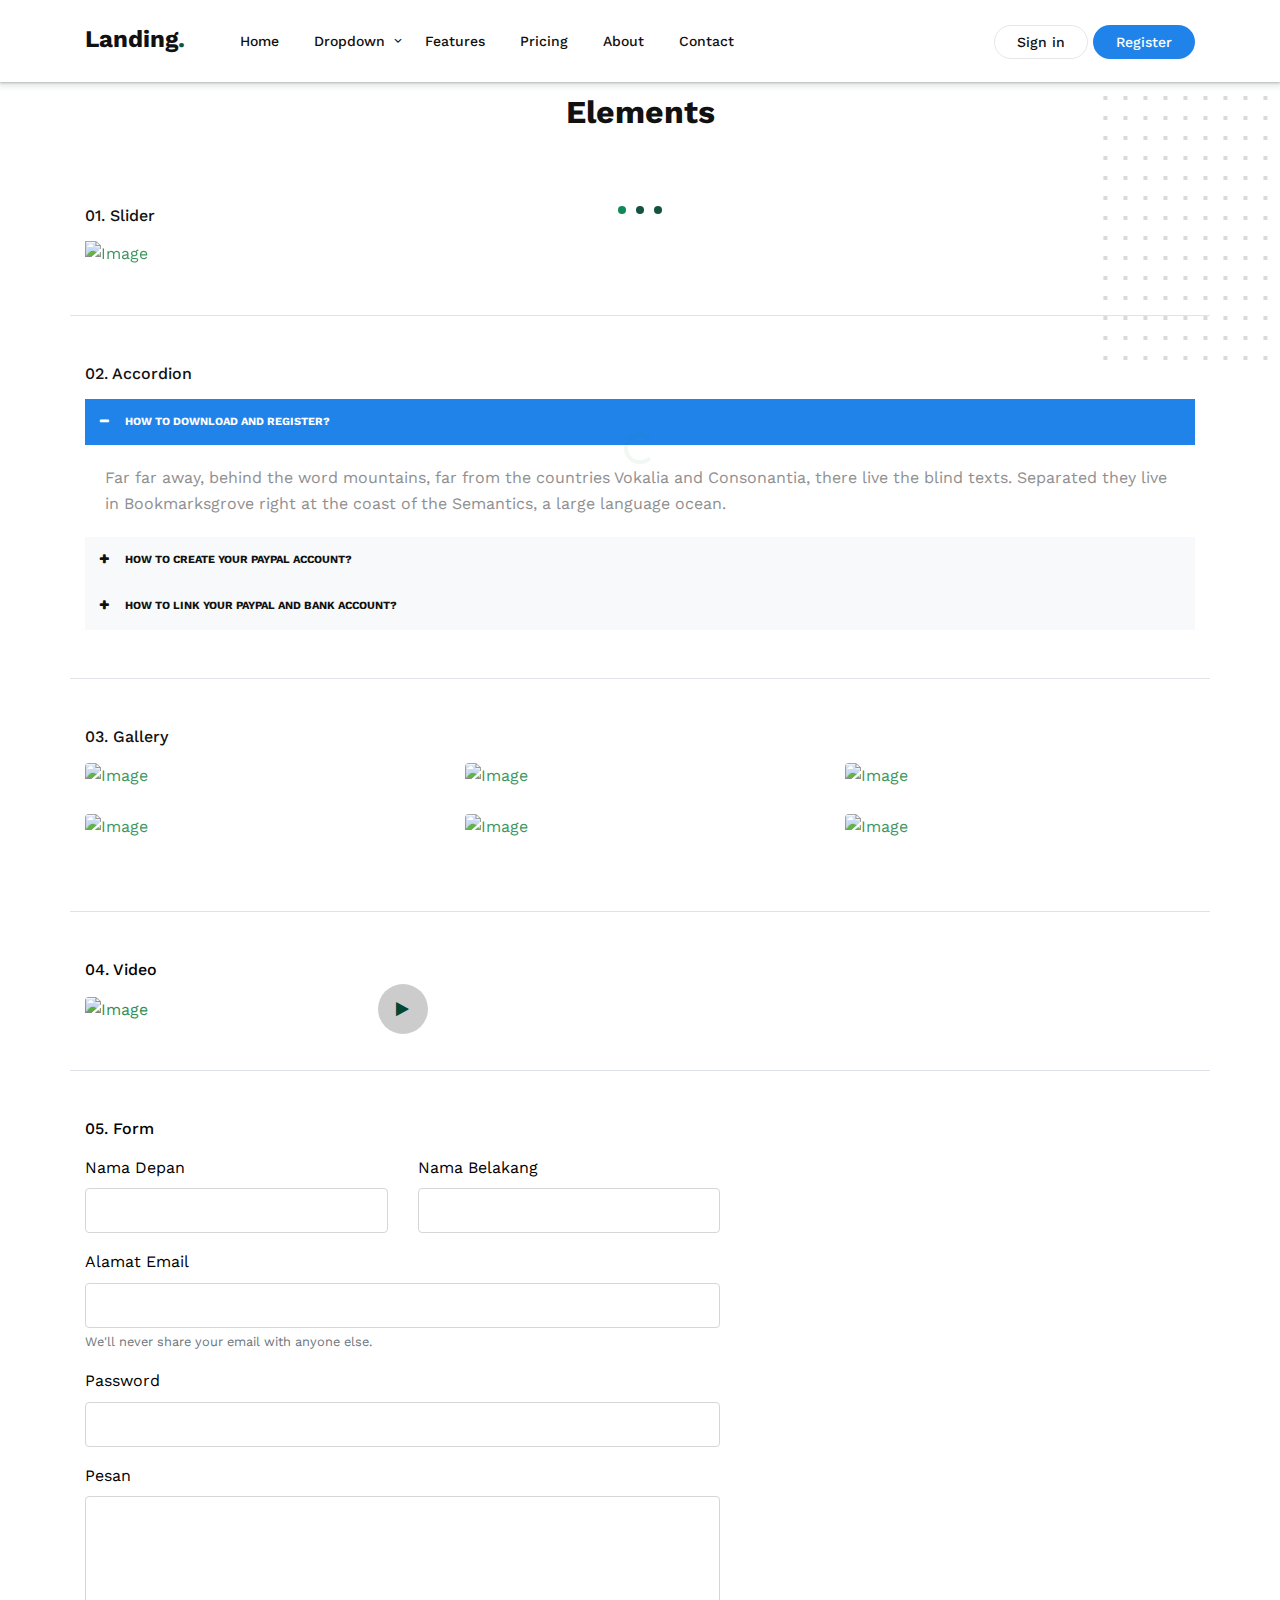
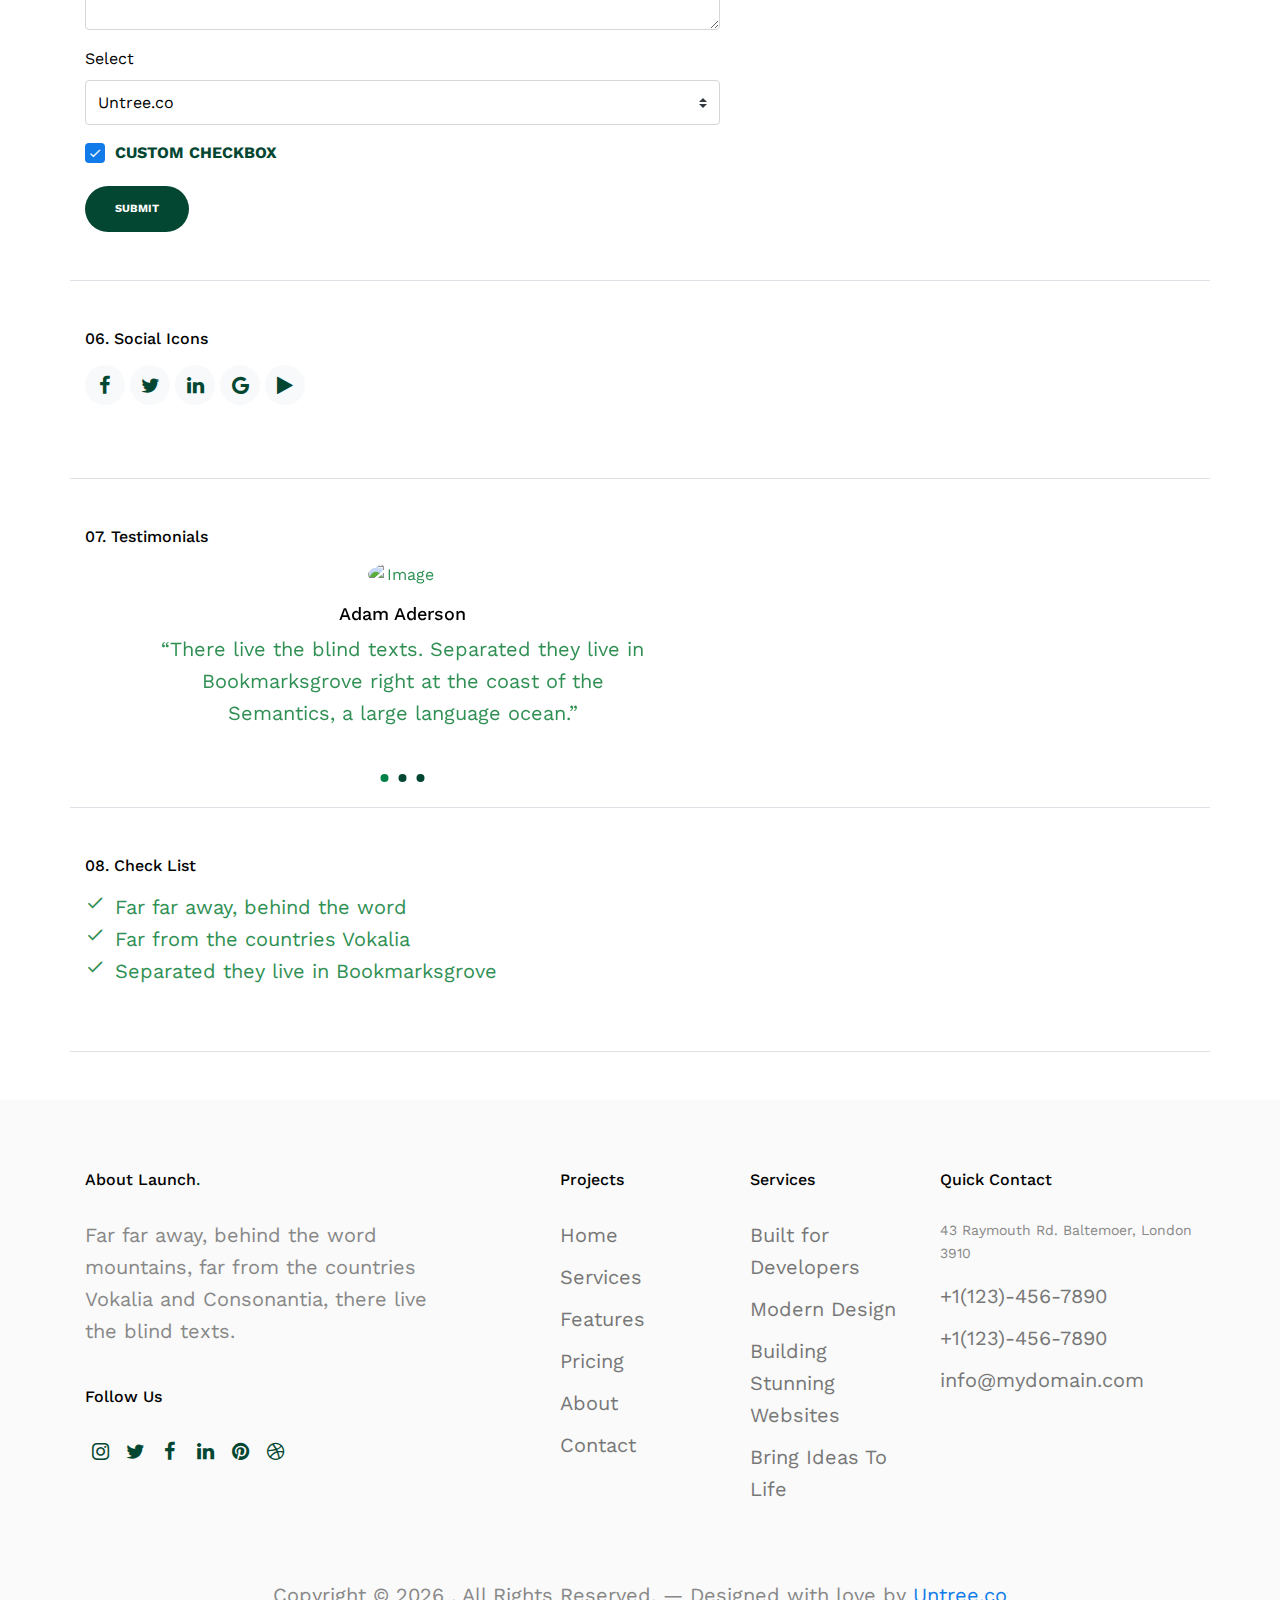
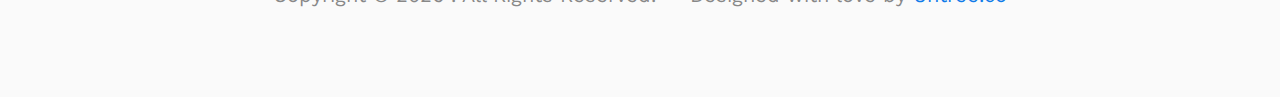
==== commit d7c0af66: "Merge branch 'micolarighi:master' into master" ====
--- a/elements.html
+++ b/elements.html
@@ -4,443 +4,620 @@
 * Author URI: https://untree.co/
 * License: https://creativecommons.org/licenses/by/3.0/
 */ -->
-<!doctype html>
+<!DOCTYPE html>
 <html lang="en">
-
-<head>
-  <meta charset="utf-8">
-  <meta name="viewport" content="width=device-width, initial-scale=1, shrink-to-fit=no">
-  <meta name="author" content="Untree.co">
-  <link rel="shortcut icon" href="favicon.png">
-
-  <meta name="description" content="" />
-  <meta name="keywords" content="" />
-
-  <link rel="preconnect" href="https://fonts.googleapis.com">
-  <link rel="preconnect" href="https://fonts.gstatic.com" crossorigin>
-  <link href="https://fonts.googleapis.com/css2?family=Work+Sans:wght@400;500;600;700&display=swap" rel="stylesheet">
-
-  <link rel="stylesheet" href="css/bootstrap.min.css">
-  <link rel="stylesheet" href="css/owl.carousel.min.css">
-  <link rel="stylesheet" href="css/owl.theme.default.min.css">
-  <link rel="stylesheet" href="css/jquery.fancybox.min.css">
-  <link rel="stylesheet" href="fonts/icomoon/style.css">
-  <link rel="stylesheet" href="fonts/flaticon/font/flaticon.css">
-  <link rel="stylesheet" href="css/aos.css">
-  <link rel="stylesheet" href="css/style.css">
-
-  <title>Landing Free HTML Template by Untree.co</title>
-</head>
-
-<body data-spy="scroll" data-target=".site-navbar-target" data-offset="100">
-
-
-  <div class="site-mobile-menu site-navbar-target">
-    <div class="site-mobile-menu-header">
-      <div class="site-mobile-menu-close">
-        <span class="icofont-close js-menu-toggle"></span>
-      </div>
-    </div>
-    <div class="site-mobile-menu-body"></div>
-  </div>
-
-
-  
-  <nav class="site-nav dark js-site-navbar mb-5 site-navbar-target">
-    <div class="container">
-      <div class="site-navigation">
-        <a href="index.html" class="logo m-0 float-left">Landing<span class="text-primary">.</span></a>
-
-        <ul class="js-clone-nav d-none d-lg-inline-block site-menu float-left">
-          <li class="active"><a href="#home-section" class="nav-link">Home</a></li>
-          <li class="has-children">
-            <a href="#" class="nav-link">Dropdown</a>
-            <ul class="dropdown">
-              <li><a href="index.html#testimonials-section" class="nav-link">Testimonials</a></li>
-              <li class="active"><a href="elements.html" class="nav-link">Elements</a></li>
-              <li class="has-children">
-                <a href="#">Menu Two</a>
-                <ul class="dropdown">
-                  <li><a href="#" class="nav-link">Sub Menu One</a></li>
-                  <li><a href="#" class="nav-link">Sub Menu Two</a></li>
-                  <li><a href="#" class="nav-link">Sub Menu Three</a></li>
-                </ul>
-              </li>
-              <li><a href="#" class="nav-link">Menu Three</a></li>
-            </ul>
-          </li>
-          <li><a href="#features-section" class="nav-link">Features</a></li>
-          <li><a href="#pricing-section" class="nav-link">Pricing</a></li>
-          <li><a href="#about-section" class="nav-link">About</a></li>
-          <li><a href="#contact-section" class="nav-link">Contact</a></li>
-        </ul>
-
-        <ul class="js-clone-nav d-none mt-1 d-lg-inline-block site-menu float-right">
-          <li class="cta-button-outline"><a href="signin.html">Sign in</a></li>
-          <li class="cta-primary"><a href="register.html">Register</a></li>
-        </ul>
-
-
-
-        <a href="#" class="burger ml-auto float-right site-menu-toggle js-menu-toggle d-inline-block dark d-lg-none" data-toggle="collapse" data-target="#main-navbar">
-          <span></span>
-        </a>
-
-      </div>
-    </div>
-  </nav>
-  
-
-  <div class="untree_co-hero py-5 mb-0" id="home-section">
-    <div class="container">
-      <div class="row">
-        <div class="col-12">
-          <div class="dots"></div>
-          <div class="row justify-content-center">
-            <div class="col-md-7 text-center">
-              <h1 class="heading" data-aos="fade-up" data-aos-delay="0">Elements</h1>
-            </div>
-          </div>
-        </div>
-      </div> <!-- /.row -->
-    </div> <!-- /.container -->
-    <!-- <div class="illustration">
+  <head>
+    <meta charset="utf-8" />
+    <meta
+      name="viewport"
+      content="width=device-width, initial-scale=1, shrink-to-fit=no"
+    />
+    <meta name="author" content="Untree.co" />
+    <link rel="shortcut icon" href="favicon.png" />
+
+    <meta name="description" content="" />
+    <meta name="keywords" content="" />
+
+    <link rel="preconnect" href="https://fonts.googleapis.com" />
+    <link rel="preconnect" href="https://fonts.gstatic.com" crossorigin />
+    <link
+      href="https://fonts.googleapis.com/css2?family=Work+Sans:wght@400;500;600;700&display=swap"
+      rel="stylesheet"
+    />
+
+    <link rel="stylesheet" href="css/bootstrap.min.css" />
+    <link rel="stylesheet" href="css/owl.carousel.min.css" />
+    <link rel="stylesheet" href="css/owl.theme.default.min.css" />
+    <link rel="stylesheet" href="css/jquery.fancybox.min.css" />
+    <link rel="stylesheet" href="fonts/icomoon/style.css" />
+    <link rel="stylesheet" href="fonts/flaticon/font/flaticon.css" />
+    <link rel="stylesheet" href="css/aos.css" />
+    <link rel="stylesheet" href="css/style.css" />
+
+    <title>Landing Free HTML Template by Untree.co</title>
+  </head>
+
+  <body data-spy="scroll" data-target=".site-navbar-target" data-offset="100">
+    <div class="site-mobile-menu site-navbar-target">
+      <div class="site-mobile-menu-header">
+        <div class="site-mobile-menu-close">
+          <span class="icofont-close js-menu-toggle"></span>
+        </div>
+      </div>
+      <div class="site-mobile-menu-body"></div>
+    </div>
+
+    <nav class="site-nav dark js-site-navbar mb-5 site-navbar-target">
+      <div class="container">
+        <div class="site-navigation">
+          <a href="index.html" class="logo m-0 float-left"
+            >Landing<span class="text-primary">.</span></a
+          >
+
+          <ul
+            class="js-clone-nav d-none d-lg-inline-block site-menu float-left"
+          >
+            <li class="active">
+              <a href="#home-section" class="nav-link">Home</a>
+            </li>
+            <li class="has-children">
+              <a href="#" class="nav-link">Dropdown</a>
+              <ul class="dropdown">
+                <li>
+                  <a href="index.html#testimonials-section" class="nav-link"
+                    >Testimonials</a
+                  >
+                </li>
+                <li class="active">
+                  <a href="elements.html" class="nav-link">Elements</a>
+                </li>
+                <li class="has-children">
+                  <a href="#">Menu Two</a>
+                  <ul class="dropdown">
+                    <li><a href="#" class="nav-link">Sub Menu One</a></li>
+                    <li><a href="#" class="nav-link">Sub Menu Two</a></li>
+                    <li><a href="#" class="nav-link">Sub Menu Three</a></li>
+                  </ul>
+                </li>
+                <li><a href="#" class="nav-link">Menu Three</a></li>
+              </ul>
+            </li>
+            <li><a href="#features-section" class="nav-link">Features</a></li>
+            <li><a href="#pricing-section" class="nav-link">Pricing</a></li>
+            <li><a href="#about-section" class="nav-link">About</a></li>
+            <li><a href="#contact-section" class="nav-link">Contact</a></li>
+          </ul>
+
+          <ul
+            class="js-clone-nav d-none mt-1 d-lg-inline-block site-menu float-right"
+          >
+            <li class="cta-button-outline">
+              <a href="signin.html">Sign in</a>
+            </li>
+            <li class="cta-primary"><a href="register.html">Register</a></li>
+          </ul>
+
+          <a
+            href="#"
+            class="burger ml-auto float-right site-menu-toggle js-menu-toggle d-inline-block dark d-lg-none"
+            data-toggle="collapse"
+            data-target="#main-navbar"
+          >
+            <span></span>
+          </a>
+        </div>
+      </div>
+    </nav>
+
+    <div class="untree_co-hero py-5 mb-0" id="home-section">
+      <div class="container">
+        <div class="row">
+          <div class="col-12">
+            <div class="dots"></div>
+            <div class="row justify-content-center">
+              <div class="col-md-7 text-center">
+                <h1 class="heading" data-aos="fade-up" data-aos-delay="0">
+                  Elements
+                </h1>
+              </div>
+            </div>
+          </div>
+        </div>
+        <!-- /.row -->
+      </div>
+      <!-- /.container -->
+      <!-- <div class="illustration">
       
     </div> -->
-  </div> <!-- /.untree_co-hero -->
-
-  <div class="container pb-5 mb-5 border-bottom">
-    <div class="row">
-      <div class="col-lg-12">
-        <h1 class="h6 mb-3 text-black">01. Slider</h1>
-      </div>
-      <div class="col-lg-12">
-        <div class="owl-single dots-absolute owl-carousel">
-          <img src="images/img_h_1.jpg" alt="Image" class="img-fluid">
-          <img src="images/img_h_2.jpg" alt="Image" class="img-fluid">
-          <img src="images/img_h_3.jpg" alt="Image" class="img-fluid">
-        </div>
-      </div>
-    </div>
-  </div>
-
-
-  <div class="container pb-5 mb-5 border-bottom">
-    <div class="row">
-      <div class="col-lg-12">
-        <h1 class="h6 mb-3 text-black">02. Accordion</h1>
-      </div>
-      <div class="col-lg-12">
-        <div class="custom-accordion" id="accordion_1">
-          <div class="accordion-item">
-            <h2 class="mb-0">
-              <button class="btn btn-link" type="button" data-toggle="collapse" data-target="#collapseOne" aria-expanded="true" aria-controls="collapseOne">How to download and register?</button>
-            </h2>
-
-            <div id="collapseOne" class="collapse show" aria-labelledby="headingOne" data-parent="#accordion_1">
-              <div class="accordion-body">
-                Far far away, behind the word mountains, far from the countries Vokalia and Consonantia, there live the blind texts. Separated they live in Bookmarksgrove right at the coast of the Semantics, a large language ocean.
+    </div>
+    <!-- /.untree_co-hero -->
+
+    <div class="container pb-5 mb-5 border-bottom">
+      <div class="row">
+        <div class="col-lg-12">
+          <h1 class="h6 mb-3 text-black">01. Slider</h1>
+        </div>
+        <div class="col-lg-12">
+          <div class="owl-single dots-absolute owl-carousel">
+            <img src="images/img_h_1.jpg" alt="Image" class="img-fluid" />
+            <img src="images/img_h_2.jpg" alt="Image" class="img-fluid" />
+            <img src="images/img_h_3.jpg" alt="Image" class="img-fluid" />
+          </div>
+        </div>
+      </div>
+    </div>
+
+    <div class="container pb-5 mb-5 border-bottom">
+      <div class="row">
+        <div class="col-lg-12">
+          <h1 class="h6 mb-3 text-black">02. Accordion</h1>
+        </div>
+        <div class="col-lg-12">
+          <div class="custom-accordion" id="accordion_1">
+            <div class="accordion-item">
+              <h2 class="mb-0">
+                <button
+                  class="btn btn-link"
+                  type="button"
+                  data-toggle="collapse"
+                  data-target="#collapseOne"
+                  aria-expanded="true"
+                  aria-controls="collapseOne"
+                >
+                  How to download and register?
+                </button>
+              </h2>
+
+              <div
+                id="collapseOne"
+                class="collapse show"
+                aria-labelledby="headingOne"
+                data-parent="#accordion_1"
+              >
+                <div class="accordion-body">
+                  Far far away, behind the word mountains, far from the
+                  countries Vokalia and Consonantia, there live the blind texts.
+                  Separated they live in Bookmarksgrove right at the coast of
+                  the Semantics, a large language ocean.
+                </div>
               </div>
             </div>
-          </div> <!-- .accordion-item -->
-
-          <div class="accordion-item">
-            <h2 class="mb-0">
-              <button class="btn btn-link collapsed" type="button" data-toggle="collapse" data-target="#collapseTwo" aria-expanded="false" aria-controls="collapseTwo">How to create your paypal account?</button>
-            </h2>
-            <div id="collapseTwo" class="collapse" aria-labelledby="headingTwo" data-parent="#accordion_1">
-              <div class="accordion-body">
-                A small river named Duden flows by their place and supplies it with the necessary regelialia. It is a paradisematic country, in which roasted parts of sentences fly into your mouth.
+            <!-- .accordion-item -->
+
+            <div class="accordion-item">
+              <h2 class="mb-0">
+                <button
+                  class="btn btn-link collapsed"
+                  type="button"
+                  data-toggle="collapse"
+                  data-target="#collapseTwo"
+                  aria-expanded="false"
+                  aria-controls="collapseTwo"
+                >
+                  How to create your paypal account?
+                </button>
+              </h2>
+              <div
+                id="collapseTwo"
+                class="collapse"
+                aria-labelledby="headingTwo"
+                data-parent="#accordion_1"
+              >
+                <div class="accordion-body">
+                  A small river named Duden flows by their place and supplies it
+                  with the necessary regelialia. It is a paradisematic country,
+                  in which roasted parts of sentences fly into your mouth.
+                </div>
               </div>
             </div>
-          </div> <!-- .accordion-item -->
-          <div class="accordion-item">
-            <h2 class="mb-0">
-              <button class="btn btn-link collapsed" type="button" data-toggle="collapse" data-target="#collapseThree" aria-expanded="false" aria-controls="collapseThree">How to link your paypal and bank account?</button>
-            </h2>
-
-            <div id="collapseThree" class="collapse" aria-labelledby="headingThree" data-parent="#accordion_1">
-              <div class="accordion-body">
-                When she reached the first hills of the Italic Mountains, she had a last view back on the skyline of her hometown Bookmarksgrove, the headline of Alphabet Village and the subline of her own road, the Line Lane. Pityful a rethoric question ran over her cheek, then she continued her way.
+            <!-- .accordion-item -->
+            <div class="accordion-item">
+              <h2 class="mb-0">
+                <button
+                  class="btn btn-link collapsed"
+                  type="button"
+                  data-toggle="collapse"
+                  data-target="#collapseThree"
+                  aria-expanded="false"
+                  aria-controls="collapseThree"
+                >
+                  How to link your paypal and bank account?
+                </button>
+              </h2>
+
+              <div
+                id="collapseThree"
+                class="collapse"
+                aria-labelledby="headingThree"
+                data-parent="#accordion_1"
+              >
+                <div class="accordion-body">
+                  When she reached the first hills of the Italic Mountains, she
+                  had a last view back on the skyline of her hometown
+                  Bookmarksgrove, the headline of Alphabet Village and the
+                  subline of her own road, the Line Lane. Pityful a rethoric
+                  question ran over her cheek, then she continued her way.
+                </div>
               </div>
             </div>
-
-          </div> <!-- .accordion-item -->
-
-        </div>
-      </div>
-    </div>
-  </div>
-
-  <div class="container pb-5 mb-5 border-bottom">
-    <div class="row">
-      <div class="col-lg-12">
-        <h1 class="h6 mb-3 text-black">03. Gallery</h1>
-      </div>
-      <div class="col-lg-12">
-        <div class="row gutter-1 gallery">
-          <div class="col-4">
-            <a href="images/img_h_1.jpg" class="gal-item mb-4" data-fancybox="gal"><img src="images/img_h_1.jpg" alt="Image" class="img-fluid"></a>
-          </div>
-          <div class="col-4">
-            <a href="images/img_h_2.jpg" class="gal-item mb-4" data-fancybox="gal"><img src="images/img_h_2.jpg" alt="Image" class="img-fluid"></a>
-          </div>
-          <div class="col-4">
-            <a href="images/img_h_3.jpg" class="gal-item mb-4" data-fancybox="gal"><img src="images/img_h_3.jpg" alt="Image" class="img-fluid"></a>
-          </div>
-          <div class="col-4">
-            <a href="images/img_h_4.jpg" class="gal-item mb-4" data-fancybox="gal"><img src="images/img_h_4.jpg" alt="Image" class="img-fluid"></a>
-          </div>
-          <div class="col-4">
-            <a href="images/img_h_5.jpg" class="gal-item mb-4" data-fancybox="gal"><img src="images/img_h_5.jpg" alt="Image" class="img-fluid"></a>
-          </div>
-          <div class="col-4">
-            <a href="images/img_h_6.jpg" class="gal-item mb-4" data-fancybox="gal"><img src="images/img_h_6.jpg" alt="Image" class="img-fluid"></a>
-          </div>
-        </div>
-      </div>
-    </div>
-  </div>
-
-  <div class="container pb-5 mb-5 border-bottom">
-    <div class="row">
-      <div class="col-lg-12">
-        <h1 class="h6 mb-3 text-black">04. Video</h1>
-      </div>
-      <div class="col-lg-7">
-        <a href="https://vimeo.com/342333493" data-fancybox class="video-wrap">
-          <span class="play-wrap"><span class="icon-play"></span></span>
-          <img src="images/img_h_5.jpg" alt="Image" class="img-fluid rounded">
-        </a>
-      </div>
-    </div>
-  </div>
-
-  <div class="container pb-5 mb-5 border-bottom">
-    <div class="row">
-      <div class="col-lg-12">
-        <h1 class="h6 mb-3 text-black">05. Form</h1>
-      </div>
-      <div class="col-lg-7">
-        <form>
-          <div class="row">
-            <div class="col-md-6">
-              <div class="form-group">
-                <label class="text-black" for="fname">First name</label>
-                <input type="text" class="form-control" id="fname">
+            <!-- .accordion-item -->
+          </div>
+        </div>
+      </div>
+    </div>
+
+    <div class="container pb-5 mb-5 border-bottom">
+      <div class="row">
+        <div class="col-lg-12">
+          <h1 class="h6 mb-3 text-black">03. Gallery</h1>
+        </div>
+        <div class="col-lg-12">
+          <div class="row gutter-1 gallery">
+            <div class="col-4">
+              <a
+                href="images/img_h_1.jpg"
+                class="gal-item mb-4"
+                data-fancybox="gal"
+                ><img src="images/img_h_1.jpg" alt="Image" class="img-fluid"
+              /></a>
+            </div>
+            <div class="col-4">
+              <a
+                href="images/img_h_2.jpg"
+                class="gal-item mb-4"
+                data-fancybox="gal"
+                ><img src="images/img_h_2.jpg" alt="Image" class="img-fluid"
+              /></a>
+            </div>
+            <div class="col-4">
+              <a
+                href="images/img_h_3.jpg"
+                class="gal-item mb-4"
+                data-fancybox="gal"
+                ><img src="images/img_h_3.jpg" alt="Image" class="img-fluid"
+              /></a>
+            </div>
+            <div class="col-4">
+              <a
+                href="images/img_h_4.jpg"
+                class="gal-item mb-4"
+                data-fancybox="gal"
+                ><img src="images/img_h_4.jpg" alt="Image" class="img-fluid"
+              /></a>
+            </div>
+            <div class="col-4">
+              <a
+                href="images/img_h_5.jpg"
+                class="gal-item mb-4"
+                data-fancybox="gal"
+                ><img src="images/img_h_5.jpg" alt="Image" class="img-fluid"
+              /></a>
+            </div>
+            <div class="col-4">
+              <a
+                href="images/img_h_6.jpg"
+                class="gal-item mb-4"
+                data-fancybox="gal"
+                ><img src="images/img_h_6.jpg" alt="Image" class="img-fluid"
+              /></a>
+            </div>
+          </div>
+        </div>
+      </div>
+    </div>
+
+    <div class="container pb-5 mb-5 border-bottom">
+      <div class="row">
+        <div class="col-lg-12">
+          <h1 class="h6 mb-3 text-black">04. Video</h1>
+        </div>
+        <div class="col-lg-7">
+          <a
+            href="https://vimeo.com/342333493"
+            data-fancybox
+            class="video-wrap"
+          >
+            <span class="play-wrap"><span class="icon-play"></span></span>
+            <img
+              src="images/img_h_5.jpg"
+              alt="Image"
+              class="img-fluid rounded"
+            />
+          </a>
+        </div>
+      </div>
+    </div>
+
+    <div class="container pb-5 mb-5 border-bottom">
+      <div class="row">
+        <div class="col-lg-12">
+          <h1 class="h6 mb-3 text-black">05. Form</h1>
+        </div>
+        <div class="col-lg-7">
+          <form>
+            <div class="row">
+              <div class="col-md-6">
+                <div class="form-group">
+                  <label class="text-black" for="fname">Nama Depan</label>
+                  <input type="text" class="form-control" id="fname" />
+                </div>
               </div>
-            </div>
-            <div class="col-md-6">
-              <div class="form-group">
-                <label class="text-black" for="lname">Last name</label>
-                <input type="text" class="form-control" id="lname">
+              <div class="col-md-6">
+                <div class="form-group">
+                  <label class="text-black" for="lname">Nama Belakang</label>
+                  <input type="text" class="form-control" id="lname" />
+                </div>
               </div>
             </div>
-          </div>
-          <div class="form-group">
-            <label class="text-black" for="email">Email address</label>
-            <input type="email" class="form-control" id="email" aria-describedby="emailHelp">
-            <small id="emailHelp" class="form-text text-muted">We'll never share your email with anyone else.</small>
-          </div>
-          <div class="form-group">
-            <label class="text-black" for="password">Password</label>
-            <input type="password" class="form-control" id="password">
-          </div>
-          <div class="form-group">
-            <label class="text-black" for="message">Message</label>
-            <textarea name="" class="form-control" id="message" cols="30" rows="5"></textarea>
-          </div>
-          <div class="form-group">
-            <label class="text-black" for="select">Select</label>
-
-            <select name="" id="select" class="custom-select">
-              <option value="">Untree.co</option>
-              <option value="">Offers high quality free template</option>
-            </select>
-
-          </div>
-          <div class="form-group">
-            <label class="control control--checkbox">
-              <span class="caption">Custom checkbox</span>
-              <input type="checkbox" checked="checked"/>
-              <div class="control__indicator"></div>
-            </label>
-          </div>
-          <button type="submit" class="btn btn-primary">Submit</button>
-        </form>
-      </div>
-    </div>
-  </div>
-
-  <div class="container pb-5 mb-5 border-bottom">
-    <div class="row">
-      <div class="col-lg-12">
-        <h1 class="h6 mb-3 text-black">06. Social Icons</h1>
-      </div>
-      <div class="col-lg-7">
-        <ul class="list-unstyled social-icons light">
-          <li><a href="#"><span class="icon-facebook"></span></a></li>
-          <li><a href="#"><span class="icon-twitter"></span></a></li>
-          <li><a href="#"><span class="icon-linkedin"></span></a></li>
-          <li><a href="#"><span class="icon-google"></span></a></li>
-          <li><a href="#"><span class="icon-play"></span></a></li>
-        </ul>
-      </div>
-    </div>
-  </div>
-
-  <div class="container pb-5 mb-5 border-bottom">
-    <div class="row">
-      <div class="col-lg-12">
-        <h1 class="h6 mb-3 text-black">07. Testimonials</h1>
-      </div>
-      <div class="col-lg-7">
-        <div class="owl-single owl-carousel">
-          <div class="testimonial mx-auto">
-            <figure class="img-wrap">
-              <img src="images/person_2.jpg" alt="Image" class="img-fluid">
-            </figure>
-            <h3 class="name">Adam Aderson</h3>
-            <blockquote>
-              <p>&ldquo;There live the blind texts. Separated they live in Bookmarksgrove right at the coast of the Semantics, a large language ocean.&rdquo;</p>
-            </blockquote>
-          </div>
-
-          <div class="testimonial mx-auto">
-            <figure class="img-wrap">
-              <img src="images/person_3.jpg" alt="Image" class="img-fluid">
-            </figure>
-            <h3 class="name">Lukas Devlin</h3>
-            <blockquote>
-              <p>&ldquo;There live the blind texts. Separated they live in Bookmarksgrove right at the coast of the Semantics, a large language ocean.&rdquo;</p>
-            </blockquote>
-          </div>
-
-          <div class="testimonial mx-auto">
-            <figure class="img-wrap">
-              <img src="images/person_4.jpg" alt="Image" class="img-fluid">
-            </figure>
-            <h3 class="name">Kayla Bryant</h3>
-            <blockquote>
-              <p>&ldquo;There live the blind texts. Separated they live in Bookmarksgrove right at the coast of the Semantics, a large language ocean.&rdquo;</p>
-            </blockquote>
-          </div>
-
-        </div>
-      </div>
-    </div>
-  </div>
-
-  <div class="container pb-5 mb-5 border-bottom">
-    <div class="row">
-      <div class="col-lg-12">
-        <h1 class="h6 mb-3 text-black">08. Check List</h1>
-      </div>
-      <div class="col-lg-7">
-        <ul class="list-unstyled list-check primary">
-          <li>Far far away, behind the word</li>
-          <li>Far from the countries Vokalia</li>
-          <li>Separated they live in Bookmarksgrove</li>
-        </ul>
-      </div>
-    </div>
-  </div>
-  
-
-  <div class="site-footer">
-
-    <div class="footer-dots"></div> <!-- /.footer-dots -->
-    <div class="container">
-
-      <div class="row">
-        <div class="col-lg-4">
-          <div class="widget">
-            <h3>About Launch<span class="text-primary">.</span> </h3>
-            <p>Far far away, behind the word mountains, far from the countries Vokalia and Consonantia, there live the blind texts.</p>
-          </div> <!-- /.widget -->
-          <div class="widget">
-            <h3>Follow Us</h3>
-            <ul class="list-unstyled social">
-              <li><a href="#"><span class="icon-instagram"></span></a></li>
-              <li><a href="#"><span class="icon-twitter"></span></a></li>
-              <li><a href="#"><span class="icon-facebook"></span></a></li>
-              <li><a href="#"><span class="icon-linkedin"></span></a></li>
-              <li><a href="#"><span class="icon-pinterest"></span></a></li>
-              <li><a href="#"><span class="icon-dribbble"></span></a></li>
-            </ul>
-          </div> <!-- /.widget -->
-        </div> <!-- /.col-lg-3 -->
-
-        <div class="col-lg-2 ml-auto">
-          <div class="widget">
-            <h3>Projects</h3>
-            <ul class="list-unstyled float-left links">
-              <li><a href="#">Home</a></li>
-              <li><a href="#">Services</a></li>
-              <li><a href="#">Features</a></li>
-              <li><a href="#">Pricing</a></li>
-              <li><a href="#">About</a></li>
-              <li><a href="#">Contact</a></li>
-            </ul>
-          </div> <!-- /.widget -->
-        </div> <!-- /.col-lg-3 -->
-
-        <div class="col-lg-2">
-          <div class="widget">
-            <h3>Services</h3>
-            <ul class="list-unstyled float-left links">
-              <li><a href="#">Built for Developers</a></li>
-              <li><a href="#">Modern Design</a></li>
-              <li><a href="#">Building Stunning Websites</a></li>
-              <li><a href="#">Bring Ideas To Life</a></li>
-            </ul>
-          </div> <!-- /.widget -->
-        </div> <!-- /.col-lg-3 -->
-
-
-        <div class="col-lg-3">
-          <div class="widget">
-            <h3>Quick Contact</h3>
-            <address>43 Raymouth Rd. Baltemoer, London 3910</address>
-            <ul class="list-unstyled links mb-4">
-              <li><a href="tel://11234567890">+1(123)-456-7890</a></li>
-              <li><a href="tel://11234567890">+1(123)-456-7890</a></li>
-              <li><a href="mailto:info@mydomain.com">info@mydomain.com</a></li>
-            </ul>
-          </div> <!-- /.widget -->
-        </div> <!-- /.col-lg-3 -->
-
-      </div> <!-- /.row -->
-
-      <div class="row mt-5">
-        <div class="col-12 text-center">
-          <p class="copyright">Copyright &copy;<script>document.write(new Date().getFullYear());</script>. All Rights Reserved. &mdash; Designed with love by <a href="https://untree.co">Untree.co</a> <!-- License information: https://untree.co/license/ -->
-          </p>
-        </div>
-      </div>
-    </div> <!-- /.container -->
-  </div> <!-- /.site-footer -->
-
-  <div id="overlayer"></div>
-  <div class="loader">
-    <div class="spinner-border" role="status">
-      <span class="sr-only">Loading...</span>
-    </div>
-  </div>
-
-  <script src="js/jquery-3.4.1.min.js"></script>
-  <script src="js/jquery-migrate-3.0.1.min.js"></script>
-  <script src="js/popper.min.js"></script>
-  <script src="js/bootstrap.min.js"></script>
-  <script src="js/owl.carousel.min.js"></script>
-  <script src="js/jquery.easing.1.3.js"></script>
-  <script src="js/jquery.animateNumber.min.js"></script>
-  <script src="js/jquery.waypoints.min.js"></script>
-  <script src="js/jquery.fancybox.min.js"></script>
-  <script src="js/aos.js"></script>
-  
-  <script src="js/custom.js"></script>
-  
-</body>
-
+            <div class="form-group">
+              <label class="text-black" for="email">Alamat Email</label>
+              <input
+                type="email"
+                class="form-control"
+                id="email"
+                aria-describedby="emailHelp"
+              />
+              <small id="emailHelp" class="form-text text-muted"
+                >We'll never share your email with anyone else.</small
+              >
+            </div>
+            <div class="form-group">
+              <label class="text-black" for="password">Password</label>
+              <input type="password" class="form-control" id="password" />
+            </div>
+            <div class="form-group">
+              <label class="text-black" for="message">Pesan</label>
+              <textarea
+                name=""
+                class="form-control"
+                id="message"
+                cols="30"
+                rows="5"
+              ></textarea>
+            </div>
+            <div class="form-group">
+              <label class="text-black" for="select">Select</label>
+
+              <select name="" id="select" class="custom-select">
+                <option value="">Untree.co</option>
+                <option value="">Offers high quality free template</option>
+              </select>
+            </div>
+            <div class="form-group">
+              <label class="control control--checkbox">
+                <span class="caption">Custom checkbox</span>
+                <input type="checkbox" checked="checked" />
+                <div class="control__indicator"></div>
+              </label>
+            </div>
+            <button type="submit" class="btn btn-primary">Submit</button>
+          </form>
+        </div>
+      </div>
+    </div>
+
+    <div class="container pb-5 mb-5 border-bottom">
+      <div class="row">
+        <div class="col-lg-12">
+          <h1 class="h6 mb-3 text-black">06. Social Icons</h1>
+        </div>
+        <div class="col-lg-7">
+          <ul class="list-unstyled social-icons light">
+            <li>
+              <a href="#"><span class="icon-facebook"></span></a>
+            </li>
+            <li>
+              <a href="#"><span class="icon-twitter"></span></a>
+            </li>
+            <li>
+              <a href="#"><span class="icon-linkedin"></span></a>
+            </li>
+            <li>
+              <a href="#"><span class="icon-google"></span></a>
+            </li>
+            <li>
+              <a href="#"><span class="icon-play"></span></a>
+            </li>
+          </ul>
+        </div>
+      </div>
+    </div>
+
+    <div class="container pb-5 mb-5 border-bottom">
+      <div class="row">
+        <div class="col-lg-12">
+          <h1 class="h6 mb-3 text-black">07. Testimonials</h1>
+        </div>
+        <div class="col-lg-7">
+          <div class="owl-single owl-carousel">
+            <div class="testimonial mx-auto">
+              <figure class="img-wrap">
+                <img src="images/person_2.jpg" alt="Image" class="img-fluid" />
+              </figure>
+              <h3 class="name">Adam Aderson</h3>
+              <blockquote>
+                <p>
+                  &ldquo;There live the blind texts. Separated they live in
+                  Bookmarksgrove right at the coast of the Semantics, a large
+                  language ocean.&rdquo;
+                </p>
+              </blockquote>
+            </div>
+
+            <div class="testimonial mx-auto">
+              <figure class="img-wrap">
+                <img src="images/person_3.jpg" alt="Image" class="img-fluid" />
+              </figure>
+              <h3 class="name">Lukas Devlin</h3>
+              <blockquote>
+                <p>
+                  &ldquo;There live the blind texts. Separated they live in
+                  Bookmarksgrove right at the coast of the Semantics, a large
+                  language ocean.&rdquo;
+                </p>
+              </blockquote>
+            </div>
+
+            <div class="testimonial mx-auto">
+              <figure class="img-wrap">
+                <img src="images/person_4.jpg" alt="Image" class="img-fluid" />
+              </figure>
+              <h3 class="name">Kayla Bryant</h3>
+              <blockquote>
+                <p>
+                  &ldquo;There live the blind texts. Separated they live in
+                  Bookmarksgrove right at the coast of the Semantics, a large
+                  language ocean.&rdquo;
+                </p>
+              </blockquote>
+            </div>
+          </div>
+        </div>
+      </div>
+    </div>
+
+    <div class="container pb-5 mb-5 border-bottom">
+      <div class="row">
+        <div class="col-lg-12">
+          <h1 class="h6 mb-3 text-black">08. Check List</h1>
+        </div>
+        <div class="col-lg-7">
+          <ul class="list-unstyled list-check primary">
+            <li>Far far away, behind the word</li>
+            <li>Far from the countries Vokalia</li>
+            <li>Separated they live in Bookmarksgrove</li>
+          </ul>
+        </div>
+      </div>
+    </div>
+
+    <div class="site-footer">
+      <div class="footer-dots"></div>
+      <!-- /.footer-dots -->
+      <div class="container">
+        <div class="row">
+          <div class="col-lg-4">
+            <div class="widget">
+              <h3>About Launch<span class="text-primary">.</span></h3>
+              <p>
+                Far far away, behind the word mountains, far from the countries
+                Vokalia and Consonantia, there live the blind texts.
+              </p>
+            </div>
+            <!-- /.widget -->
+            <div class="widget">
+              <h3>Follow Us</h3>
+              <ul class="list-unstyled social">
+                <li>
+                  <a href="https://www.instagram.com/himatekkom.ug/"
+                    ><span class="icon-instagram"></span
+                  ></a>
+                </li>
+                <li>
+                  <a href="#"><span class="icon-twitter"></span></a>
+                </li>
+                <li>
+                  <a href="#"><span class="icon-facebook"></span></a>
+                </li>
+                <li>
+                  <a href="#"><span class="icon-linkedin"></span></a>
+                </li>
+                <li>
+                  <a href="#"><span class="icon-pinterest"></span></a>
+                </li>
+                <li>
+                  <a href="#"><span class="icon-dribbble"></span></a>
+                </li>
+              </ul>
+            </div>
+            <!-- /.widget -->
+          </div>
+          <!-- /.col-lg-3 -->
+
+          <div class="col-lg-2 ml-auto">
+            <div class="widget">
+              <h3>Projects</h3>
+              <ul class="list-unstyled float-left links">
+                <li><a href="#">Home</a></li>
+                <li><a href="#">Services</a></li>
+                <li><a href="#">Features</a></li>
+                <li><a href="#">Pricing</a></li>
+                <li><a href="#">About</a></li>
+                <li><a href="#">Contact</a></li>
+              </ul>
+            </div>
+            <!-- /.widget -->
+          </div>
+          <!-- /.col-lg-3 -->
+
+          <div class="col-lg-2">
+            <div class="widget">
+              <h3>Services</h3>
+              <ul class="list-unstyled float-left links">
+                <li><a href="#">Built for Developers</a></li>
+                <li><a href="#">Modern Design</a></li>
+                <li><a href="#">Building Stunning Websites</a></li>
+                <li><a href="#">Bring Ideas To Life</a></li>
+              </ul>
+            </div>
+            <!-- /.widget -->
+          </div>
+          <!-- /.col-lg-3 -->
+
+          <div class="col-lg-3">
+            <div class="widget">
+              <h3>Quick Contact</h3>
+              <address>43 Raymouth Rd. Baltemoer, London 3910</address>
+              <ul class="list-unstyled links mb-4">
+                <li><a href="tel://11234567890">+1(123)-456-7890</a></li>
+                <li><a href="tel://11234567890">+1(123)-456-7890</a></li>
+                <li>
+                  <a href="mailto:info@mydomain.com">info@mydomain.com</a>
+                </li>
+              </ul>
+            </div>
+            <!-- /.widget -->
+          </div>
+          <!-- /.col-lg-3 -->
+        </div>
+        <!-- /.row -->
+
+        <div class="row mt-5">
+          <div class="col-12 text-center">
+            <p class="copyright">
+              Copyright &copy;
+              <script>
+                document.write(new Date().getFullYear());
+              </script>
+              . All Rights Reserved. &mdash; Designed with love by
+              <a href="https://untree.co">Untree.co</a>
+              <!-- License information: https://untree.co/license/ -->
+            </p>
+          </div>
+        </div>
+      </div>
+      <!-- /.container -->
+    </div>
+    <!-- /.site-footer -->
+
+    <div id="overlayer"></div>
+    <div class="loader">
+      <div class="spinner-border" role="status">
+        <span class="sr-only">Loading...</span>
+      </div>
+    </div>
+
+    <script src="js/jquery-3.4.1.min.js"></script>
+    <script src="js/jquery-migrate-3.0.1.min.js"></script>
+    <script src="js/popper.min.js"></script>
+    <script src="js/bootstrap.min.js"></script>
+    <script src="js/owl.carousel.min.js"></script>
+    <script src="js/jquery.easing.1.3.js"></script>
+    <script src="js/jquery.animateNumber.min.js"></script>
+    <script src="js/jquery.waypoints.min.js"></script>
+    <script src="js/jquery.fancybox.min.js"></script>
+    <script src="js/aos.js"></script>
+
+    <script src="js/custom.js"></script>
+  </body>
 </html>
--- a/css/style.css
+++ b/css/style.css
@@ -1,14 +1,36 @@
-html {
+:root {
+  --primary: #034732 !important;
+  --secondary: #008148 !important;
+  --dark: #001811;
+  
+}
+
+html,
+body {
   scroll-behavior: smooth;
+  max-width: 100% !important;
+  overflow-x: hidden !important;
+}
+
+nav {
+  box-shadow: rgba(60, 64, 67, 0.3) 0px 1px 2px 0px, rgba(60, 64, 67, 0.15) 0px 2px 6px 2px;
+}
+
+p {
+  font-size: 20px;
+}
+
+li {
+  font-size: 20px;
 }
 
 body {
   font-family: "Work Sans", sans-serif;
   line-height: 1.6;
-  background: #f2f0ff;
+  background: #fff;
   overflow-x: hidden;
   font-size: 16px;
-  color: #18233F;
+  color: #309054;
   letter-spacing: normal;
 }
 
@@ -23,9 +45,43 @@
   background: rgba(0, 0, 0, 0.2);
   opacity: 0;
   visibility: hidden;
-  -webkit-transition: .3s all ease;
-  -o-transition: .3s all ease;
-  transition: .3s all ease;
+  -webkit-transition: 0.3s all ease;
+  -o-transition: 0.3s all ease;
+  transition: 0.3s all ease;
+}
+
+
+.nav-menu-text {
+  font-size: 10px;
+}
+
+.carousel-banner {
+  background-image: url('/images/banner-mobile.png');
+  background-size: cover;
+  height: 84vh;
+}
+
+
+@media (min-width: 620px) {
+ .carousel-banner {
+   background-image: url('/images/banner-desktop.png');
+   height: 64vh;
+  }
+}
+
+@media (min-width: 991.98px) {
+  .carousel-banner {
+    background-image: url('/images/banner-desktop.png');
+    height: 74vh;
+   }
+ }
+
+.carousel-inner {
+  max-height: 100%;
+}
+
+span {
+  color: #034732 !important;
 }
 
 body.offcanvas-menu:before {
@@ -38,7 +94,15 @@
 }
 
 .text-secondary {
-  color: #12947f !important;
+  color: var(--secondary) !important;
+}
+
+.bg-primary {
+  background: var(--primary) !important;
+}
+
+.bg-dark {
+  background: var(--dark) !important;
 }
 
 .bg-primary-light {
@@ -49,15 +113,24 @@
   background-color: rgba(18, 148, 127, 0.05);
 }
 
+span {
+  color: var(--primary);
+}
+
 a {
-  color: #22087C;
-  -webkit-transition: .3s all ease;
-  -o-transition: .3s all ease;
-  transition: .3s all ease;
+  color: #309054;
+  -webkit-transition: 0.3s all ease;
+  -o-transition: 0.3s all ease;
+  transition: 0.3s all ease;
+}
+
+.active-link {
+  font-weight: bold;
+  text-decoration: underline;
 }
 
 a:hover {
-  color: #140646;
+  color: #309054;
   text-decoration: none;
 }
 
@@ -71,16 +144,35 @@
   color: #ffffff;
 }
 
+.carousel-caption {
+  margin-top: 100px !important;
+}
+
+.carousel-control-prev-icon {
+  background-image: url("data:image/svg+xml;charset=utf8,%3Csvg xmlns='http://www.w3.org/2000/svg' fill='%23309054' viewBox='0 0 8 8'%3E%3Cpath d='M5.25 0l-4 4 4 4 1.5-1.5-2.5-2.5 2.5-2.5-1.5-1.5z'/%3E%3C/svg%3E") !important;
+}
+
+.carousel-control-next-icon {
+  background-image: url("data:image/svg+xml;charset=utf8,%3Csvg xmlns='http://www.w3.org/2000/svg' fill='%23309054' viewBox='0 0 8 8'%3E%3Cpath d='M2.75 0l-1.5 1.5 2.5 2.5-2.5 2.5 1.5 1.5 4-4-4-4z'/%3E%3C/svg%3E") !important;
+}
+
 .text-primary {
-  color: #22087C !important;
+  color: #034732 !important;
 }
 
 a.text-primary {
-  color: #22087C !important;
+  color: #034732 !important;
 }
 
 a.text-primary:hover {
-  color: #22087C !important;
+  color: #309054 !important;
+}
+
+input:focus,
+form:focus,
+textarea:focus {
+  border: solid #309054 !important;
+  outline: none;
 }
 
 h1,
@@ -114,22 +206,23 @@
 }
 
 .btn.btn-primary {
-  background: #22087C;
-  border-color: #22087C;
+  background: #034732;
+  outline: none;
+  border: none;
 }
 
 .btn.btn-primary:hover {
-  border-color: #22087C;
-  background: #22087C;
+  border-color: #309054;
+  background: #309054;
 }
 
 .btn.btn-outline-primary {
-  border-color: #22087C;
-  color: #22087C;
+  border-color: #034732;
+  color: #309054;
 }
 
 .btn.btn-outline-primary:hover {
-  background-color: #22087C;
+  background-color: #309054;
   color: #ffffff;
 }
 
@@ -148,7 +241,7 @@
 .custom-select:active,
 .custom-select:focus {
   color: #000000;
-  border-color: #107BE9;
+  border-color: #107be9;
   -webkit-box-shadow: none;
   box-shadow: none;
   background: transparent;
@@ -166,16 +259,15 @@
   }
 }
 
-.gutter-v1>.col,
-.gutter-v1>[class*="col-"] {
+.gutter-v1 > .col,
+.gutter-v1 > [class*="col-"] {
   padding-right: 20px;
   padding-left: 20px;
 }
 
 @media (max-width: 991.98px) {
-
-  .gutter-v1>.col,
-  .gutter-v1>[class*="col-"] {
+  .gutter-v1 > .col,
+  .gutter-v1 > [class*="col-"] {
     padding-right: 15px;
     padding-left: 15px;
   }
@@ -193,16 +285,15 @@
   }
 }
 
-.gutter-v2>.col,
-.gutter-v2>[class*="col-"] {
+.gutter-v2 > .col,
+.gutter-v2 > [class*="col-"] {
   padding-right: 5px;
   padding-left: 5px;
 }
 
 @media (max-width: 991.98px) {
-
-  .gutter-v2>.col,
-  .gutter-v2>[class*="col-"] {
+  .gutter-v2 > .col,
+  .gutter-v2 > [class*="col-"] {
     padding-right: 15px;
     padding-left: 15px;
   }
@@ -220,29 +311,28 @@
   }
 }
 
-.gutter-v3>.col,
-.gutter-v3>[class*="col-"] {
+.gutter-v3 > .col,
+.gutter-v3 > [class*="col-"] {
   padding-right: 40px;
   padding-left: 40px;
 }
 
 @media (max-width: 991.98px) {
-
-  .gutter-v3>.col,
-  .gutter-v3>[class*="col-"] {
+  .gutter-v3 > .col,
+  .gutter-v3 > [class*="col-"] {
     padding-right: 15px;
     padding-left: 15px;
   }
 }
 
 .spinner-border {
-  color: #107BE9;
+  color: #309054;
 }
 
 /*PRELOADING------------ */
 #overlayer {
-  width: 100%;
-  height: 100%;
+  width: 100vw;
+  height: 100vh;
   position: fixed;
   z-index: 7100;
   background: #ffffff;
@@ -299,11 +389,11 @@
   margin-bottom: 0;
 }
 
-.site-nav .site-navigation .site-menu>li {
+.site-nav .site-navigation .site-menu > li {
   display: inline-block;
 }
 
-.site-nav .site-navigation .site-menu>li>a {
+.site-nav .site-navigation .site-menu > li > a {
   font-weight: 500;
   font-size: 14px;
   padding: 10px 15px;
@@ -312,42 +402,42 @@
   position: relative;
 }
 
-.site-nav .site-navigation .site-menu>li>a:hover {
+.site-nav .site-navigation .site-menu > li > a:hover {
   color: #ffffff;
 }
 
-.site-nav .site-navigation .site-menu>li>a.active {
-  color: #107BE9;
-}
-
-.site-nav .site-navigation .site-menu>li.cta-button-outline a {
+.site-nav .site-navigation .site-menu > li > a.active {
+  color: #107be9;
+}
+
+.site-nav .site-navigation .site-menu > li.cta-button-outline a {
   padding: 5px 22px;
   border: 1px solid rgba(0, 0, 0, 0.1);
   color: #000000;
   border-radius: 30px;
 }
 
-.site-nav .site-navigation .site-menu>li.cta-button-outline a:hover {
+.site-nav .site-navigation .site-menu > li.cta-button-outline a:hover {
   color: #000000;
   background: #ffffff;
   border-color: #000000;
 }
 
-.site-nav .site-navigation .site-menu>li.cta-button-outline.active a {
+.site-nav .site-navigation .site-menu > li.cta-button-outline.active a {
   color: #000000;
   background: #ffffff;
   border-color: #ffffff;
 }
 
-.site-nav .site-navigation .site-menu>li.cta-primary a {
+.site-nav .site-navigation .site-menu > li.cta-primary a {
   padding: 5px 22px;
   border: 1px solid transparent;
   color: #ffffff !important;
-  background: #107BE9;
+  background: #107be9;
   border-radius: 30px;
 }
 
-.site-nav .site-navigation .site-menu>li.active>a {
+.site-nav .site-navigation .site-menu > li.active > a {
   color: #ffffff;
 }
 
@@ -355,12 +445,12 @@
   position: relative;
 }
 
-.site-nav .site-navigation .site-menu .has-children>a {
+.site-nav .site-navigation .site-menu .has-children > a {
   position: relative;
   padding-right: 20px;
 }
 
-.site-nav .site-navigation .site-menu .has-children>a:before {
+.site-nav .site-navigation .site-menu .has-children > a:before {
   position: absolute;
   content: "\e313";
   font-size: 14px;
@@ -369,7 +459,7 @@
   -webkit-transform: translateY(-50%);
   -ms-transform: translateY(-50%);
   transform: translateY(-50%);
-  font-family: 'icomoon';
+  font-family: "icomoon";
 }
 
 .site-nav .site-navigation .site-menu .has-children .dropdown {
@@ -426,54 +516,106 @@
 }
 
 .site-nav .site-navigation .site-menu .has-children .dropdown .active {
-  color: #107BE9 !important;
-}
-
-.site-nav .site-navigation .site-menu .has-children .dropdown>li {
+  color: #107be9 !important;
+}
+
+.site-nav .site-navigation .site-menu .has-children .dropdown > li {
   list-style: none;
   padding: 0;
   margin: 0;
   min-width: 180px;
 }
 
-.site-nav .site-navigation .site-menu .has-children .dropdown>li>a {
+.site-nav .site-navigation .site-menu .has-children .dropdown > li > a {
   padding: 5px 20px;
   display: block;
 }
 
-.site-nav .site-navigation .site-menu .has-children .dropdown>li>a:hover {
-  color: #107BE9;
-}
-
-.site-nav .site-navigation .site-menu .has-children .dropdown>li.active>a {
-  color: #107BE9;
-}
-
-.site-nav .site-navigation .site-menu .has-children .dropdown>li.has-children>a:before {
+.site-nav .site-navigation .site-menu .has-children .dropdown > li > a:hover {
+  color: #107be9;
+}
+
+.site-nav .site-navigation .site-menu .has-children .dropdown > li.active > a {
+  color: #107be9;
+}
+
+.site-nav
+  .site-navigation
+  .site-menu
+  .has-children
+  .dropdown
+  > li.has-children
+  > a:before {
   content: "\e315";
   right: 20px;
 }
 
-.site-nav .site-navigation .site-menu .has-children .dropdown>li.has-children>.dropdown,
-.site-nav .site-navigation .site-menu .has-children .dropdown>li.has-children>ul {
+.site-nav
+  .site-navigation
+  .site-menu
+  .has-children
+  .dropdown
+  > li.has-children
+  > .dropdown,
+.site-nav
+  .site-navigation
+  .site-menu
+  .has-children
+  .dropdown
+  > li.has-children
+  > ul {
   left: 100%;
   top: 0;
 }
 
-.site-nav .site-navigation .site-menu .has-children .dropdown>li.has-children>.dropdown li a:hover,
-.site-nav .site-navigation .site-menu .has-children .dropdown>li.has-children>ul li a:hover {
-  color: #107BE9;
-}
-
-.site-nav .site-navigation .site-menu .has-children .dropdown>li.has-children:hover>a,
-.site-nav .site-navigation .site-menu .has-children .dropdown>li.has-children:active>a,
-.site-nav .site-navigation .site-menu .has-children .dropdown>li.has-children:focus>a {
-  color: #107BE9;
-}
-
-.site-nav .site-navigation .site-menu .has-children:hover>a,
-.site-nav .site-navigation .site-menu .has-children:focus>a,
-.site-nav .site-navigation .site-menu .has-children:active>a {
+.site-nav
+  .site-navigation
+  .site-menu
+  .has-children
+  .dropdown
+  > li.has-children
+  > .dropdown
+  li
+  a:hover,
+.site-nav
+  .site-navigation
+  .site-menu
+  .has-children
+  .dropdown
+  > li.has-children
+  > ul
+  li
+  a:hover {
+  color: #107be9;
+}
+
+.site-nav
+  .site-navigation
+  .site-menu
+  .has-children
+  .dropdown
+  > li.has-children:hover
+  > a,
+.site-nav
+  .site-navigation
+  .site-menu
+  .has-children
+  .dropdown
+  > li.has-children:active
+  > a,
+.site-nav
+  .site-navigation
+  .site-menu
+  .has-children
+  .dropdown
+  > li.has-children:focus
+  > a {
+  color: #107be9;
+}
+
+.site-nav .site-navigation .site-menu .has-children:hover > a,
+.site-nav .site-navigation .site-menu .has-children:focus > a,
+.site-nav .site-navigation .site-menu .has-children:active > a {
   color: #ffffff;
 }
 
@@ -483,9 +625,9 @@
   cursor: pointer;
 }
 
-.site-nav .site-navigation .site-menu .has-children:hover>.dropdown,
-.site-nav .site-navigation .site-menu .has-children:focus>.dropdown,
-.site-nav .site-navigation .site-menu .has-children:active>.dropdown {
+.site-nav .site-navigation .site-menu .has-children:hover > .dropdown,
+.site-nav .site-navigation .site-menu .has-children:focus > .dropdown,
+.site-nav .site-navigation .site-menu .has-children:active > .dropdown {
   -webkit-transition-delay: 0s;
   -o-transition-delay: 0s;
   transition-delay: 0s;
@@ -498,23 +640,27 @@
   color: #000000;
 }
 
-.site-nav.dark .site-navigation .site-menu>li>a:hover {
-  color: #000000;
-}
-
-.site-nav.dark .site-navigation .site-menu>li.active>a {
-  color: #000000;
-}
-
-.site-nav.dark .site-navigation .site-menu>li.has-children.dropdown:hover>a,
-.site-nav.dark .site-navigation .site-menu>li.has-children.dropdown:focus>a,
-.site-nav.dark .site-navigation .site-menu>li.has-children.dropdown:active>a {
-  color: #107BE9;
-}
-
-.site-nav.dark .site-navigation .site-menu>li.has-children:hover>a,
-.site-nav.dark .site-navigation .site-menu>li.has-children:focus>a,
-.site-nav.dark .site-navigation .site-menu>li.has-children:active>a {
+.site-nav.dark .site-navigation .site-menu > li > a:hover {
+  color: #000000;
+}
+
+.site-nav.dark .site-navigation .site-menu > li.active > a {
+  color: #000000;
+}
+
+.site-nav.dark .site-navigation .site-menu > li.has-children.dropdown:hover > a,
+.site-nav.dark .site-navigation .site-menu > li.has-children.dropdown:focus > a,
+.site-nav.dark
+  .site-navigation
+  .site-menu
+  > li.has-children.dropdown:active
+  > a {
+  color: #107be9;
+}
+
+.site-nav.dark .site-navigation .site-menu > li.has-children:hover > a,
+.site-nav.dark .site-navigation .site-menu > li.has-children:focus > a,
+.site-nav.dark .site-navigation .site-menu > li.has-children:active > a {
   color: #000000;
 }
 
@@ -534,15 +680,15 @@
 
 .site-nav.scrolled.awake {
   margin-top: 0px;
-  -webkit-transition: .3s all ease-out;
-  -o-transition: .3s all ease-out;
-  transition: .3s all ease-out;
+  -webkit-transition: 0.3s all ease-out;
+  -o-transition: 0.3s all ease-out;
+  transition: 0.3s all ease-out;
 }
 
 .site-nav.scrolled.sleep {
-  -webkit-transition: .3s all ease-out;
-  -o-transition: .3s all ease-out;
-  transition: .3s all ease-out;
+  -webkit-transition: 0.3s all ease-out;
+  -o-transition: 0.3s all ease-out;
+  transition: 0.3s all ease-out;
 }
 
 .site-nav.scrolled .site-navigation .site-menu li a {
@@ -550,7 +696,7 @@
 }
 
 .site-nav.scrolled .site-navigation .site-menu li a.active {
-  color: #107BE9;
+  color: #107be9;
 }
 
 .site-nav.scrolled .site-logo a {
@@ -567,7 +713,7 @@
   top: -20px;
 }
 
-.site-mobile-menu-close>span {
+.site-mobile-menu-close > span {
   cursor: pointer;
   display: block;
   position: absolute;
@@ -575,8 +721,8 @@
   width: 30px;
 }
 
-.site-mobile-menu-close>span:before,
-.site-mobile-menu-close>span:after {
+.site-mobile-menu-close > span:before,
+.site-mobile-menu-close > span:after {
   position: absolute;
   content: "";
   width: 2px;
@@ -584,13 +730,13 @@
   background: #000000;
 }
 
-.site-mobile-menu-close>span:before {
+.site-mobile-menu-close > span:before {
   -webkit-transform: rotate(45deg);
   -ms-transform: rotate(45deg);
   transform: rotate(45deg);
 }
 
-.site-mobile-menu-close>span:after {
+.site-mobile-menu-close > span:after {
   -webkit-transform: rotate(-45deg);
   -ms-transform: rotate(-45deg);
   transform: rotate(-45deg);
@@ -639,9 +785,9 @@
   padding-right: 0px;
   line-height: 1;
   cursor: pointer;
-  -webkit-transition: .3s all ease;
-  -o-transition: .3s all ease;
-  transition: .3s all ease;
+  -webkit-transition: 0.3s all ease;
+  -o-transition: 0.3s all ease;
+  transition: 0.3s all ease;
 }
 
 .site-mobile-menu .site-mobile-menu-header .site-mobile-menu-logo {
@@ -687,7 +833,7 @@
 }
 
 .site-mobile-menu .site-nav-wrap a:hover {
-  color: #107BE9;
+  color: #107be9;
 }
 
 .site-mobile-menu .site-nav-wrap li {
@@ -695,8 +841,8 @@
   display: block;
 }
 
-.site-mobile-menu .site-nav-wrap li>a.active {
-  color: #107BE9;
+.site-mobile-menu .site-nav-wrap li > a.active {
+  color: #107be9;
 }
 
 .site-mobile-menu .site-nav-wrap .arrow-collapse {
@@ -723,9 +869,9 @@
   -webkit-transform: translate(-50%, -50%) rotate(-180deg);
   -ms-transform: translate(-50%, -50%) rotate(-180deg);
   transform: translate(-50%, -50%) rotate(-180deg);
-  -webkit-transition: .3s all ease;
-  -o-transition: .3s all ease;
-  transition: .3s all ease;
+  -webkit-transition: 0.3s all ease;
+  -o-transition: 0.3s all ease;
+  transition: 0.3s all ease;
 }
 
 .site-mobile-menu .site-nav-wrap .arrow-collapse.collapsed:before {
@@ -734,43 +880,43 @@
   transform: translate(-50%, -50%);
 }
 
-.site-mobile-menu .site-nav-wrap>li {
+.site-mobile-menu .site-nav-wrap > li {
   display: block;
   position: relative;
   float: left;
   width: 100%;
 }
 
-.site-mobile-menu .site-nav-wrap>li>a {
+.site-mobile-menu .site-nav-wrap > li > a {
   padding-left: 20px;
   font-size: 14px;
 }
 
-.site-mobile-menu .site-nav-wrap>li>ul {
+.site-mobile-menu .site-nav-wrap > li > ul {
   padding: 0;
   margin: 0;
   list-style: none;
 }
 
-.site-mobile-menu .site-nav-wrap>li>ul>li {
+.site-mobile-menu .site-nav-wrap > li > ul > li {
   display: block;
 }
 
-.site-mobile-menu .site-nav-wrap>li>ul>li>a {
+.site-mobile-menu .site-nav-wrap > li > ul > li > a {
   padding-left: 40px;
   font-size: 14px;
 }
 
-.site-mobile-menu .site-nav-wrap>li>ul>li>ul {
+.site-mobile-menu .site-nav-wrap > li > ul > li > ul {
   padding: 0;
   margin: 0;
 }
 
-.site-mobile-menu .site-nav-wrap>li>ul>li>ul>li {
+.site-mobile-menu .site-nav-wrap > li > ul > li > ul > li {
   display: block;
 }
 
-.site-mobile-menu .site-nav-wrap>li>ul>li>ul>li>a {
+.site-mobile-menu .site-nav-wrap > li > ul > li > ul > li > a {
   font-size: 14px;
   padding-left: 60px;
 }
@@ -781,10 +927,18 @@
   width: 100%;
 }
 
+.navbar-brand {
+  font-size: 20px;
+}
+
+.navbar-toggler {
+  font-size: 12px;
+}
+
 .sticky-wrapper .site-navbar {
-  -webkit-transition: .3s all ease;
-  -o-transition: .3s all ease;
-  transition: .3s all ease;
+  -webkit-transition: 0.3s all ease;
+  -o-transition: 0.3s all ease;
+  transition: 0.3s all ease;
 }
 
 .sticky-wrapper .site-navbar .site-menu-toggle {
@@ -795,8 +949,8 @@
   color: #000000;
 }
 
-.sticky-wrapper .site-navbar .site-menu>li>a:hover,
-.sticky-wrapper .site-navbar .site-menu>li>a.active {
+.sticky-wrapper .site-navbar .site-menu > li > a:hover,
+.sticky-wrapper .site-navbar .site-menu > li > a.active {
   color: #000000 !important;
 }
 
@@ -804,9 +958,9 @@
 .sticky-wrapper.is-sticky .burger span,
 .sticky-wrapper.is-sticky .burger:after {
   background: #000000;
-  -webkit-transition: .0s all ease;
-  -o-transition: .0s all ease;
-  transition: .0s all ease;
+  -webkit-transition: 0s all ease;
+  -o-transition: 0s all ease;
+  transition: 0s all ease;
 }
 
 .sticky-wrapper.is-sticky .site-navbar {
@@ -820,17 +974,17 @@
   color: #000000 !important;
 }
 
-.sticky-wrapper.is-sticky .site-navbar .site-menu>li>a {
+.sticky-wrapper.is-sticky .site-navbar .site-menu > li > a {
   color: #000000 !important;
 }
 
-.sticky-wrapper.is-sticky .site-navbar .site-menu>li>a:hover,
-.sticky-wrapper.is-sticky .site-navbar .site-menu>li>a.active {
-  color: #107BE9 !important;
-}
-
-.sticky-wrapper.is-sticky .site-navbar .site-menu>li.active a {
-  color: #107BE9 !important;
+.sticky-wrapper.is-sticky .site-navbar .site-menu > li > a:hover,
+.sticky-wrapper.is-sticky .site-navbar .site-menu > li > a.active {
+  color: #107be9 !important;
+}
+
+.sticky-wrapper.is-sticky .site-navbar .site-menu > li.active a {
+  color: #107be9 !important;
 }
 
 .sticky-wrapper .shrink {
@@ -866,12 +1020,31 @@
 
 .burger:before,
 .burger:after {
-  -webkit-transition: top 0.35s cubic-bezier(0.23, 1, 0.32, 1), opacity 0.35s cubic-bezier(0.23, 1, 0.32, 1), background-color 1.15s cubic-bezier(0.86, 0, 0.07, 1), -webkit-transform 0.35s cubic-bezier(0.23, 1, 0.32, 1);
-  transition: top 0.35s cubic-bezier(0.23, 1, 0.32, 1), opacity 0.35s cubic-bezier(0.23, 1, 0.32, 1), background-color 1.15s cubic-bezier(0.86, 0, 0.07, 1), -webkit-transform 0.35s cubic-bezier(0.23, 1, 0.32, 1);
-  -o-transition: top 0.35s cubic-bezier(0.23, 1, 0.32, 1), transform 0.35s cubic-bezier(0.23, 1, 0.32, 1), opacity 0.35s cubic-bezier(0.23, 1, 0.32, 1), background-color 1.15s cubic-bezier(0.86, 0, 0.07, 1);
-  transition: top 0.35s cubic-bezier(0.23, 1, 0.32, 1), transform 0.35s cubic-bezier(0.23, 1, 0.32, 1), opacity 0.35s cubic-bezier(0.23, 1, 0.32, 1), background-color 1.15s cubic-bezier(0.86, 0, 0.07, 1);
-  transition: top 0.35s cubic-bezier(0.23, 1, 0.32, 1), transform 0.35s cubic-bezier(0.23, 1, 0.32, 1), opacity 0.35s cubic-bezier(0.23, 1, 0.32, 1), background-color 1.15s cubic-bezier(0.86, 0, 0.07, 1), -webkit-transform 0.35s cubic-bezier(0.23, 1, 0.32, 1);
-  -webkit-transition: top 0.35s cubic-bezier(0.23, 1, 0.32, 1), -webkit-transform 0.35s cubic-bezier(0.23, 1, 0.32, 1), opacity 0.35s cubic-bezier(0.23, 1, 0.32, 1), background-color 1.15s cubic-bezier(0.86, 0, 0.07, 1);
+  -webkit-transition: top 0.35s cubic-bezier(0.23, 1, 0.32, 1),
+    opacity 0.35s cubic-bezier(0.23, 1, 0.32, 1),
+    background-color 1.15s cubic-bezier(0.86, 0, 0.07, 1),
+    -webkit-transform 0.35s cubic-bezier(0.23, 1, 0.32, 1);
+  transition: top 0.35s cubic-bezier(0.23, 1, 0.32, 1),
+    opacity 0.35s cubic-bezier(0.23, 1, 0.32, 1),
+    background-color 1.15s cubic-bezier(0.86, 0, 0.07, 1),
+    -webkit-transform 0.35s cubic-bezier(0.23, 1, 0.32, 1);
+  -o-transition: top 0.35s cubic-bezier(0.23, 1, 0.32, 1),
+    transform 0.35s cubic-bezier(0.23, 1, 0.32, 1),
+    opacity 0.35s cubic-bezier(0.23, 1, 0.32, 1),
+    background-color 1.15s cubic-bezier(0.86, 0, 0.07, 1);
+  transition: top 0.35s cubic-bezier(0.23, 1, 0.32, 1),
+    transform 0.35s cubic-bezier(0.23, 1, 0.32, 1),
+    opacity 0.35s cubic-bezier(0.23, 1, 0.32, 1),
+    background-color 1.15s cubic-bezier(0.86, 0, 0.07, 1);
+  transition: top 0.35s cubic-bezier(0.23, 1, 0.32, 1),
+    transform 0.35s cubic-bezier(0.23, 1, 0.32, 1),
+    opacity 0.35s cubic-bezier(0.23, 1, 0.32, 1),
+    background-color 1.15s cubic-bezier(0.86, 0, 0.07, 1),
+    -webkit-transform 0.35s cubic-bezier(0.23, 1, 0.32, 1);
+  -webkit-transition: top 0.35s cubic-bezier(0.23, 1, 0.32, 1),
+    -webkit-transform 0.35s cubic-bezier(0.23, 1, 0.32, 1),
+    opacity 0.35s cubic-bezier(0.23, 1, 0.32, 1),
+    background-color 1.15s cubic-bezier(0.86, 0, 0.07, 1);
   content: "";
 }
 
@@ -929,8 +1102,8 @@
 }
 
 .untree_co-hero,
-.untree_co-hero>.container>.row {
-  padding: 6rem 0;
+.untree_co-hero > .container > .row {
+  padding-top: 3rem;
 }
 
 @media (max-width: 991.98px) {
@@ -982,18 +1155,19 @@
 }
 
 .untree_co-section {
-  padding: 100px 0;
+  padding-top: 40px !important;
+  padding-bottom: 20 !important;
   position: relative;
 }
 
 @media (max-width: 991.98px) {
   .untree_co-section {
-    padding: 50px 0;
+    padding: 20px 0;
   }
 }
 
 .untree_co-section .heading {
-  font-size: 38px;
+  font-size: 34px;
   color: #000000;
   font-weight: 600;
 }
@@ -1004,7 +1178,7 @@
 
 @media (max-width: 991.98px) {
   .untree_co-section .heading {
-    font-size: 28px;
+    font-size: 24px;
   }
 }
 
@@ -1021,7 +1195,7 @@
 }
 
 .caption {
-  color: #107BE9;
+  color: var(--secondary);
   font-size: 13px;
   text-transform: uppercase;
   font-weight: 700;
@@ -1030,13 +1204,13 @@
 
 .bi-arrow-return-right {
   font-size: 4rem;
-  color: #107BE9;
+  color: #107be9;
 }
 
 .img-shadow {
   border: 10px solid #ffffff;
   -webkit-box-shadow: 0 15px 100px -20px rgba(0, 0, 0, 0.1);
-  box-shadow: 0 15px 100px -20px rgba(0, 0, 0, 0.1);
+  box-shadow: 0 15px 100px -20px var(--primary);
   border-radius: 20px;
   overflow: hidden;
 }
@@ -1072,7 +1246,7 @@
 
 .highlight {
   display: inline;
-  background: rgba(16, 123, 233, 0.07);
+  background: var(--secondary);
 }
 
 .service .service-icon {
@@ -1104,12 +1278,12 @@
 }
 
 .service .service-icon.color-4 {
-  background-color: #107BE9;
+  background-color: #107be9;
   -webkit-box-shadow: 0 2px 10px 0 rgba(16, 123, 233, 0.3);
   box-shadow: 0 2px 10px 0 rgba(16, 123, 233, 0.3);
 }
 
-.service .service-icon>svg {
+.service .service-icon > svg {
   position: absolute;
   top: 50%;
   left: 50%;
@@ -1166,52 +1340,44 @@
   bottom: 0;
   top: 0;
   width: 4px;
-  background: #107BE9;
-}
-
-.pricing-title {
-  margin-bottom: 40px;
-}
-
-@media (max-width: 991.98px) {
-  .pricing-title {
-    margin-bottom: 30px;
-  }
-}
+  background: #107be9;
+}
+
 
 @media (max-width: 991.98px) {
   .pricing {
-    margin-bottom: 30px;
+    margin-bottom: 15px;
   }
 }
 
+@media (min-width: 991.98px) {
+  .pricing .body {
+    flex-direction: column;
+    justify-content: center;
+    align-items: center;
+    text-align: center;
+  }
+}
+
+
 .pricing .body {
-  position: relative;
   z-index: 1;
   background: #ffffff;
-  border-radius: 40px;
-  padding: 50px;
-}
-
-@media (max-width: 1199.98px) {
-  .pricing .body {
-    padding: 25px;
-  }
-}
-
-.pricing .body .price {
-  text-align: center;
-}
-
-.pricing .body .price .plan {
-  font-size: 30px;
-  color: #000000;
-  font-weight: 600;
-}
+  border-radius: 20px;
+  display: flex;
+  justify-content: space-between;
+  align-items: center;
+  padding: 25px;
+  text-align: start;
+}
+
+
+
 
 .pricing .body .price .price {
-  color: #107BE9;
+  color: #107be9;
   font-size: 40px;
+  font-weight: 800;
 }
 
 .pricing .body .price .price sup {
@@ -1219,10 +1385,7 @@
   top: -15px;
 }
 
-.pricing.active {
-  position: relative;
-  z-index: 1;
-}
+
 
 .pricing.active .body {
   -webkit-box-shadow: 0 15px 30px 0 rgba(0, 0, 0, 0.05);
@@ -1233,16 +1396,17 @@
   font-size: 13px;
   display: inline-block;
   position: relative;
+  color: #fff;
 }
 
 .read-more:before {
-  -webkit-transition: .15s all ease;
-  -o-transition: .15s all ease;
-  transition: .15s all ease;
+  -webkit-transition: 0.15s all ease;
+  -o-transition: 0.15s all ease;
+  transition: 0.15s all ease;
   content: "";
   position: absolute;
   left: 0;
-  background-color: rgba(16, 123, 233, 0.1);
+  background-color: var(--secondary);
   height: 50%;
   width: 100%;
   bottom: 0;
@@ -1258,9 +1422,9 @@
   padding: 30px;
   position: relative;
   top: 0;
-  -webkit-transition: .2s all ease;
-  -o-transition: .2s all ease;
-  transition: .2s all ease;
+  -webkit-transition: 0.2s all ease;
+  -o-transition: 0.2s all ease;
+  transition: 0.2s all ease;
 }
 
 .news-item .vcard .img-wrap {
@@ -1306,7 +1470,7 @@
 }
 
 .news-item .news-contents h3 a:hover {
-  color: #107BE9;
+  color: #107be9;
 }
 
 .news-item:hover,
@@ -1318,7 +1482,6 @@
 }
 
 @media (max-width: 991.98px) {
-
   .news-item:hover,
   .news-item:active,
   .news-item:focus {
@@ -1343,9 +1506,9 @@
   height: 25px;
   content: "";
   background: #f8f9fa;
-  -webkit-transition: .3s all ease;
-  -o-transition: .3s all ease;
-  transition: .3s all ease;
+  -webkit-transition: 0.3s all ease;
+  -o-transition: 0.3s all ease;
+  transition: 0.3s all ease;
 }
 
 .read-more-arrow svg {
@@ -1353,14 +1516,14 @@
   font-size: 30px;
   z-index: 2;
   position: relative;
-  -webkit-transition: .3s all ease;
-  -o-transition: .3s all ease;
-  transition: .3s all ease;
+  -webkit-transition: 0.3s all ease;
+  -o-transition: 0.3s all ease;
+  transition: 0.3s all ease;
   left: 0;
 }
 
 .read-more-arrow:hover:after {
-  background: #107BE9;
+  background: #107be9;
 }
 
 .read-more-arrow:hover svg {
@@ -1400,7 +1563,7 @@
   text-align: center;
   display: inline-block;
   position: absolute;
-  background: #107BE9;
+  background: var(--primary);
   color: #ffffff;
   font-size: 12px;
   -webkit-box-shadow: 0 10px 20px -5px rgba(16, 123, 233, 0.4);
@@ -1419,11 +1582,11 @@
   height: 40px;
   background: transparent;
   border: 1px solid #efefef;
-  color: #107BE9;
+  color: #107be9;
   border-radius: 4px;
 }
 
-.cusotm-slider-nav>span {
+.cusotm-slider-nav > span {
   position: absolute;
   top: 45%;
   left: 50%;
@@ -1434,7 +1597,7 @@
 
 .cusotm-slider-nav:hover {
   color: #ffffff;
-  background: #107BE9;
+  background: var(--secondary);
 }
 
 .ul-links li {
@@ -1446,7 +1609,7 @@
 }
 
 .ul-links li a:hover {
-  color: #107BE9;
+  color: #107be9;
 }
 
 .btn-video {
@@ -1464,9 +1627,9 @@
   background: rgba(0, 0, 0, 0.1);
   opacity: 0;
   visibility: hidden;
-  -webkit-transition: .3s all ease;
-  -o-transition: .3s all ease;
-  transition: .3s all ease;
+  -webkit-transition: 0.3s all ease;
+  -o-transition: 0.3s all ease;
+  transition: 0.3s all ease;
 }
 
 .btn-video .wrap-icon-play {
@@ -1484,7 +1647,7 @@
   box-shadow: 0 15px 30px 0 rgba(0, 0, 0, 0.5);
 }
 
-.btn-video .wrap-icon-play>svg {
+.btn-video .wrap-icon-play > svg {
   position: absolute;
   top: 50%;
   left: 50%;
@@ -1501,13 +1664,15 @@
 .count-numbers .counter {
   color: #000000;
   font-size: 40px;
+  text-align: center;
 }
 
 .count-numbers .caption-2 {
   text-transform: uppercase;
-  font-size: 11px;
+  font-size: 12px;
   font-weight: 700;
-  letter-spacing: .1rem;
+  letter-spacing: 0.1rem;
+  text-align: center;
 }
 
 .quick-contact,
@@ -1515,7 +1680,7 @@
   padding: 30px;
   background: #fafafa;
   -webkit-box-shadow: 20px 20px 0 0 #107be9;
-  box-shadow: 20px 20px 0 0 #107be9;
+  box-shadow: 20px 20px 0 0 var(--primary);
   overflow: hidden;
   border-radius: 20px;
 }
@@ -1579,7 +1744,7 @@
 }
 
 .custom-accordion .accordion-item .btn-link:before {
-  font-family: 'icomoon';
+  font-family: "icomoon";
   content: "\f067";
   position: absolute;
   top: 50%;
@@ -1592,11 +1757,11 @@
 .custom-accordion .accordion-item .btn-link[aria-expanded="true"] {
   font-weight: 700;
   color: #ffffff !important;
-  background: #107BE9;
+  background: #107be9;
 }
 
 .custom-accordion .accordion-item .btn-link[aria-expanded="true"]:before {
-  font-family: 'icomoon';
+  font-family: "icomoon";
   content: "\f068";
   position: absolute;
   color: #ffffff;
@@ -1657,38 +1822,38 @@
   border-radius: 50%;
 }
 
-.control:hover input~.control__indicator,
-.control input:focus~.control__indicator {
+.control:hover input ~ .control__indicator,
+.control input:focus ~ .control__indicator {
   background: #ccc;
 }
 
-.control input:checked~.control__indicator {
-  background: #107BE9;
-}
-
-.control:hover input:not([disabled]):checked~.control__indicator,
-.control input:checked:focus~.control__indicator {
+.control input:checked ~ .control__indicator {
+  background: #107be9;
+}
+
+.control:hover input:not([disabled]):checked ~ .control__indicator,
+.control input:checked:focus ~ .control__indicator {
   background: #2388f0;
 }
 
-.control input:disabled~.control__indicator {
+.control input:disabled ~ .control__indicator {
   background: #e6e6e6;
   opacity: 0.9;
   pointer-events: none;
 }
 
 .control__indicator:after {
-  font-family: 'icomoon';
-  content: '\e5ca';
+  font-family: "icomoon";
+  content: "\e5ca";
   position: absolute;
   display: none;
   font-size: 14px;
-  -webkit-transition: .3s all ease;
-  -o-transition: .3s all ease;
-  transition: .3s all ease;
-}
-
-.control input:checked~.control__indicator:after {
+  -webkit-transition: 0.3s all ease;
+  -o-transition: 0.3s all ease;
+  transition: 0.3s all ease;
+}
+
+.control input:checked ~ .control__indicator:after {
   display: block;
   color: #fff;
 }
@@ -1701,13 +1866,13 @@
   transform: translate(-50%, -50%);
 }
 
-.control--checkbox input:disabled~.control__indicator:after {
+.control--checkbox input:disabled ~ .control__indicator:after {
   border-color: #7b7b7b;
 }
 
-.control--checkbox input:disabled:checked~.control__indicator {
-  background-color: #107BE9;
-  opacity: .2;
+.control--checkbox input:disabled:checked ~ .control__indicator {
+  background-color: #107be9;
+  opacity: 0.2;
 }
 
 .gal-item {
@@ -1717,14 +1882,14 @@
 
 .gal-item img {
   border-radius: 4px;
-  -webkit-transition: .3s all ease;
-  -o-transition: .3s all ease;
-  transition: .3s all ease;
+  -webkit-transition: 0.3s all ease;
+  -o-transition: 0.3s all ease;
+  transition: 0.3s all ease;
   opacity: 1;
 }
 
 .gal-item:hover img {
-  opacity: .5;
+  opacity: 0.5;
 }
 
 .social-icons li {
@@ -1738,7 +1903,7 @@
   height: 40px;
   position: relative;
   border-radius: 50%;
-  background: #303030;
+  background: var(--primary);
 }
 
 .social-icons li a span {
@@ -1784,12 +1949,12 @@
   height: 50px;
   background: rgba(0, 0, 0, 0.2);
   border-radius: 50%;
-  -webkit-transition: .3s all ease;
-  -o-transition: .3s all ease;
-  transition: .3s all ease;
-}
-
-.video-wrap .play-wrap>span {
+  -webkit-transition: 0.3s all ease;
+  -o-transition: 0.3s all ease;
+  transition: 0.3s all ease;
+}
+
+.video-wrap .play-wrap > span {
   position: absolute;
   top: 50%;
   left: 50%;
@@ -1811,7 +1976,7 @@
 
 .owl-single.dots-absolute .owl-dots .owl-dot span,
 .owl-carousel.dots-absolute .owl-dots .owl-dot span {
-  background: rgba(255, 255, 255, 0.5);
+  background: var(--primary);
 }
 
 .owl-single .owl-dots,
@@ -1837,12 +2002,12 @@
   width: 8px;
   height: 8px;
   border-radius: 50%;
-  background: rgba(0, 0, 0, 0.2);
+  background: var(--primary);
 }
 
 .owl-single .owl-dots .owl-dot.active span,
 .owl-carousel .owl-dots .owl-dot.active span {
-  background: #107BE9;
+  background: var(--secondary);
 }
 
 .owl-single.no-dots .owl-dots,
@@ -1880,9 +2045,9 @@
 
 .list-check li:before {
   content: "\e5ca";
-  font-family: 'icomoon';
-  position: absolute;
-  top: -.3rem;
+  font-family: "icomoon";
+  position: absolute;
+  top: -0.3rem;
   font-size: 20px;
   left: 0;
 }
@@ -1923,7 +2088,7 @@
   right: -30px;
 }
 
-.owl-single .owl-nav .owl-next>span {
+.owl-single .owl-nav .owl-next > span {
   position: relative;
   -webkit-transform: rotate(-180deg);
   -ms-transform: rotate(-180deg);
@@ -1939,14 +2104,14 @@
 .ul-check li:before {
   position: absolute;
   left: 0;
-  top: -.2rem;
+  top: -0.2rem;
   content: "\e5ca";
   font-size: 20px;
-  font-family: 'icomoon';
+  font-family: "icomoon";
 }
 
 .ul-check.primary li:before {
-  color: #107BE9;
+  color: #107be9;
 }
 
 .ul-check.white li:before {
@@ -1966,7 +2131,7 @@
 }
 
 .site-footer a {
-  color: #107BE9;
+  color: #107be9;
   position: relative;
   display: inline-block;
 }
@@ -1989,7 +2154,6 @@
 }
 
 .site-footer .widget .links {
-  width: 150px;
 }
 
 .site-footer .widget .links li {
@@ -2009,9 +2173,9 @@
   width: 30px;
   height: 30px;
   position: relative;
-  background: #107BE9;
+
   border-radius: 50%;
-  color: #ffffff;
+  color: #fff;
   line-height: 30px;
 }
 
@@ -2019,7 +2183,7 @@
   display: none;
 }
 
-.site-footer .social li a>span {
+.site-footer .social li a > span {
   position: absolute;
   top: 48%;
   left: 50%;
@@ -2029,6 +2193,6 @@
 }
 
 .site-footer .social li a:hover {
-  background: #0d62b9;
-  color: #ffffff;
-}+  background: #fff;
+  color: var(--primary);
+}
